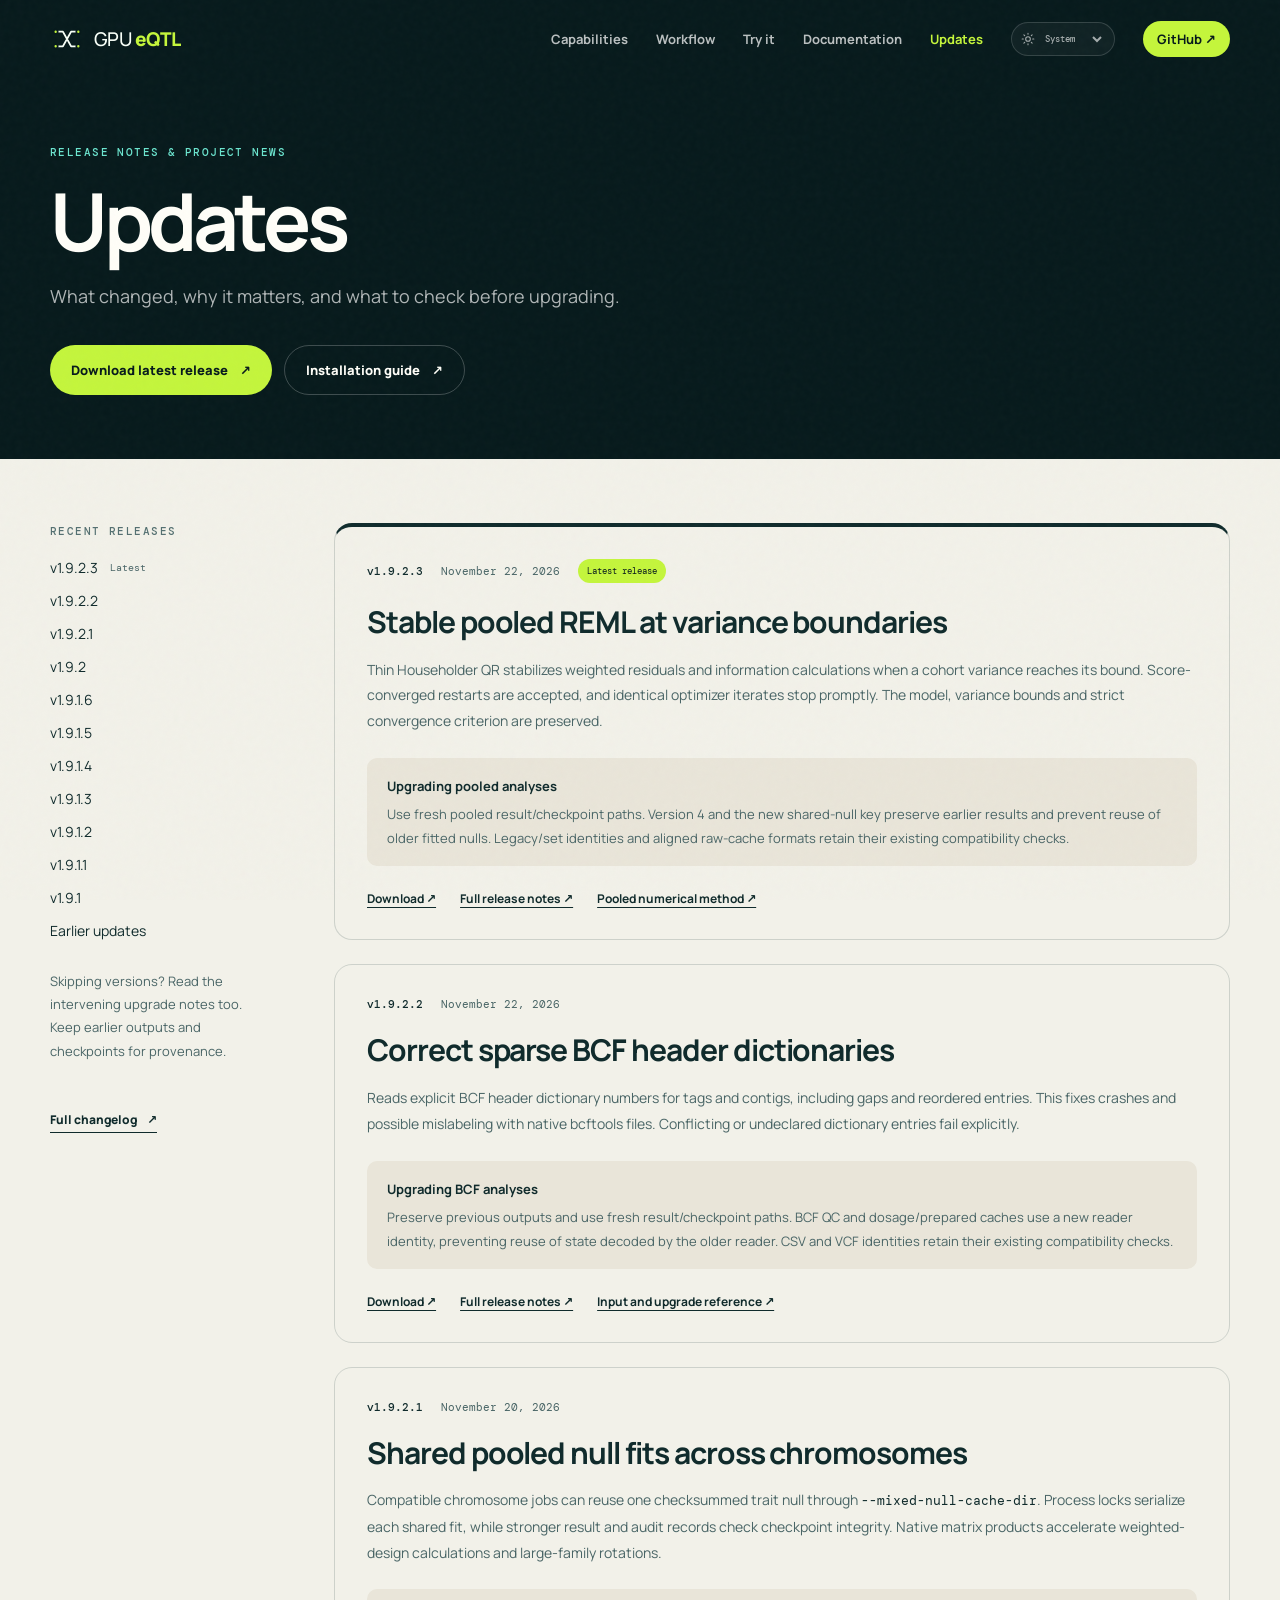
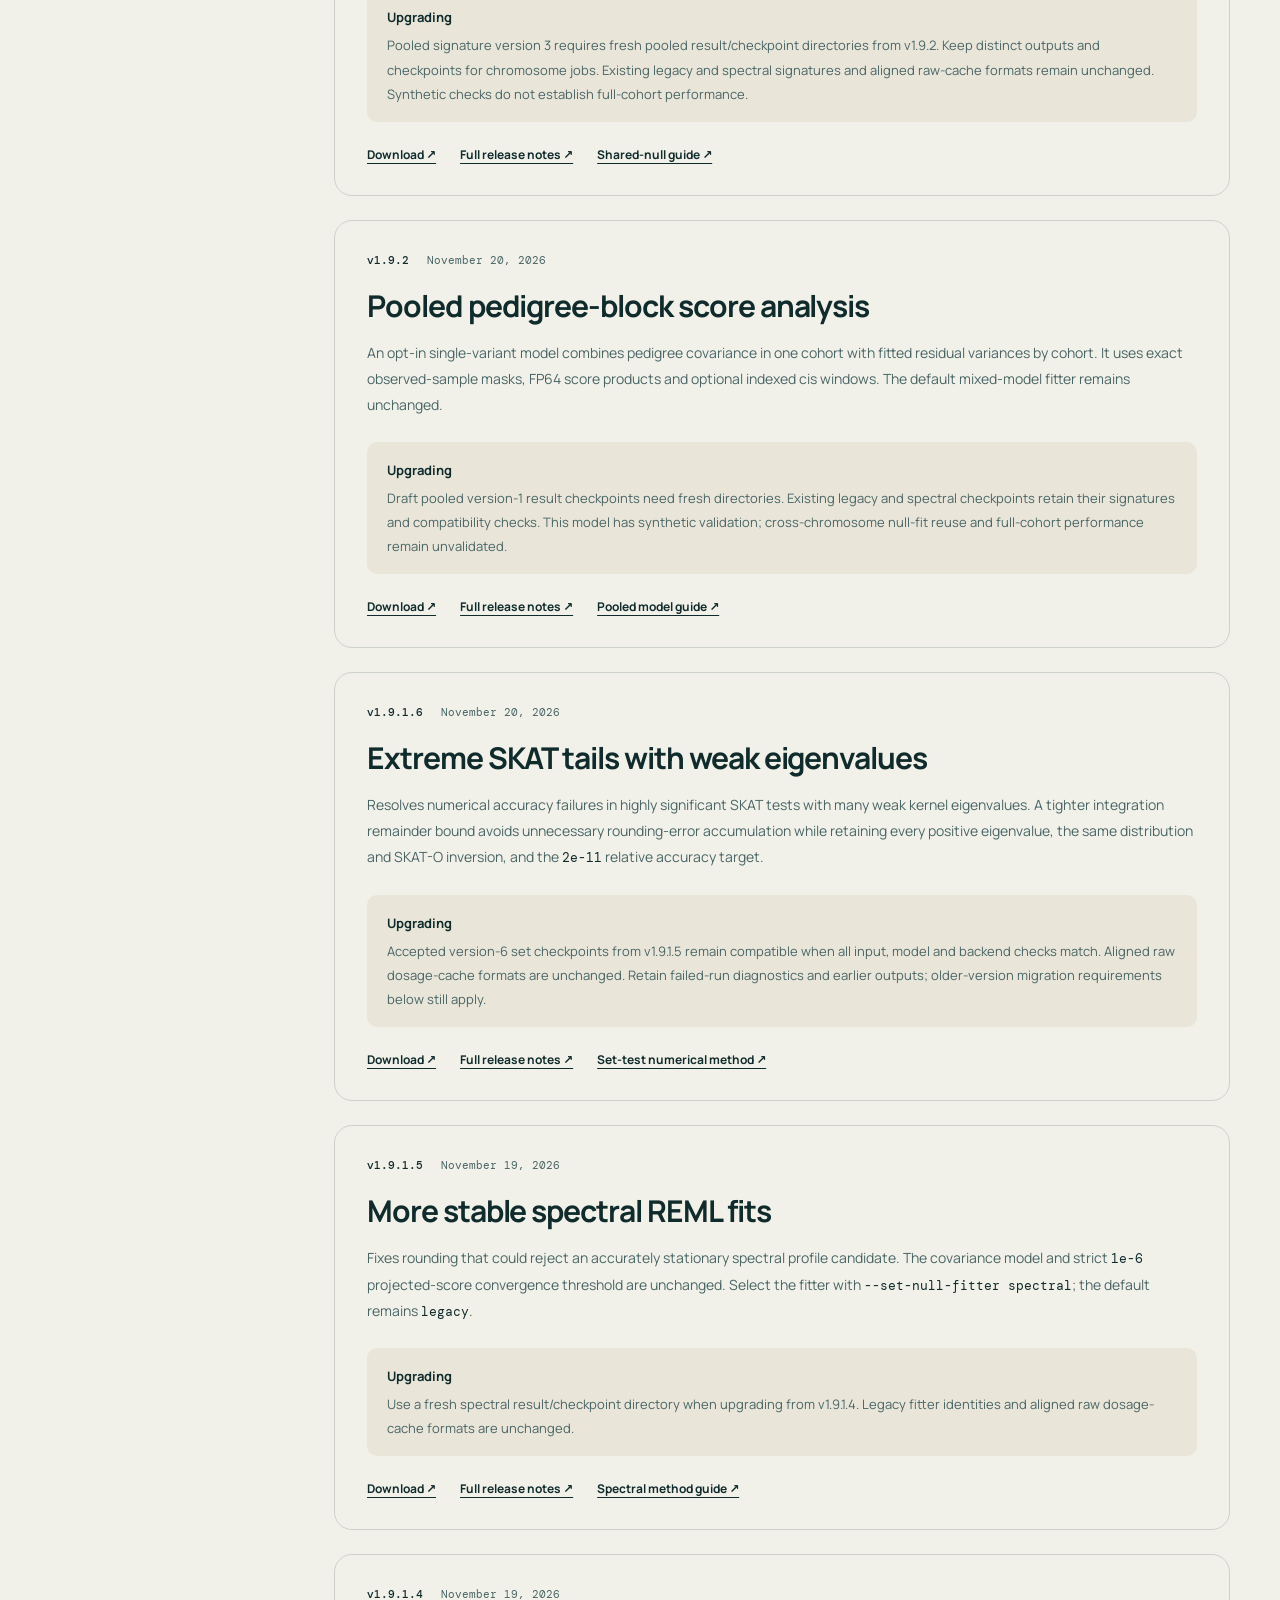
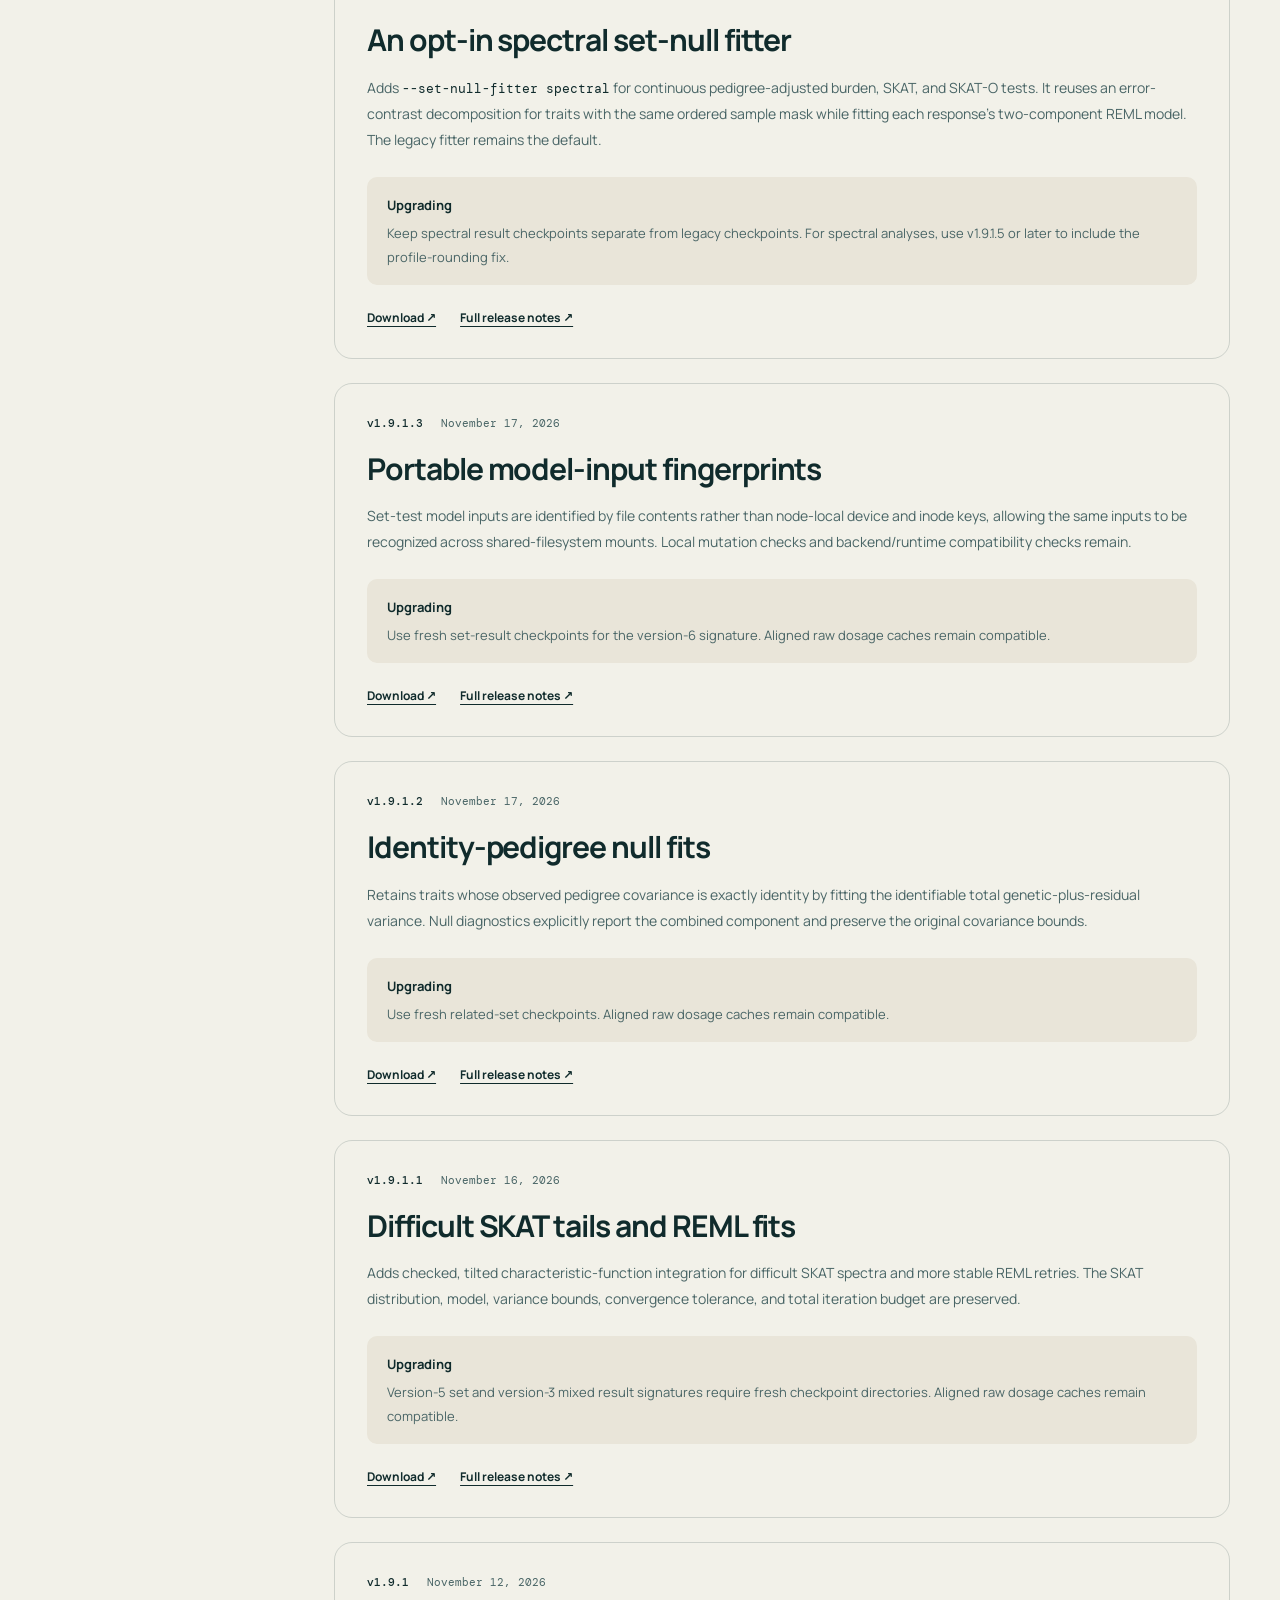
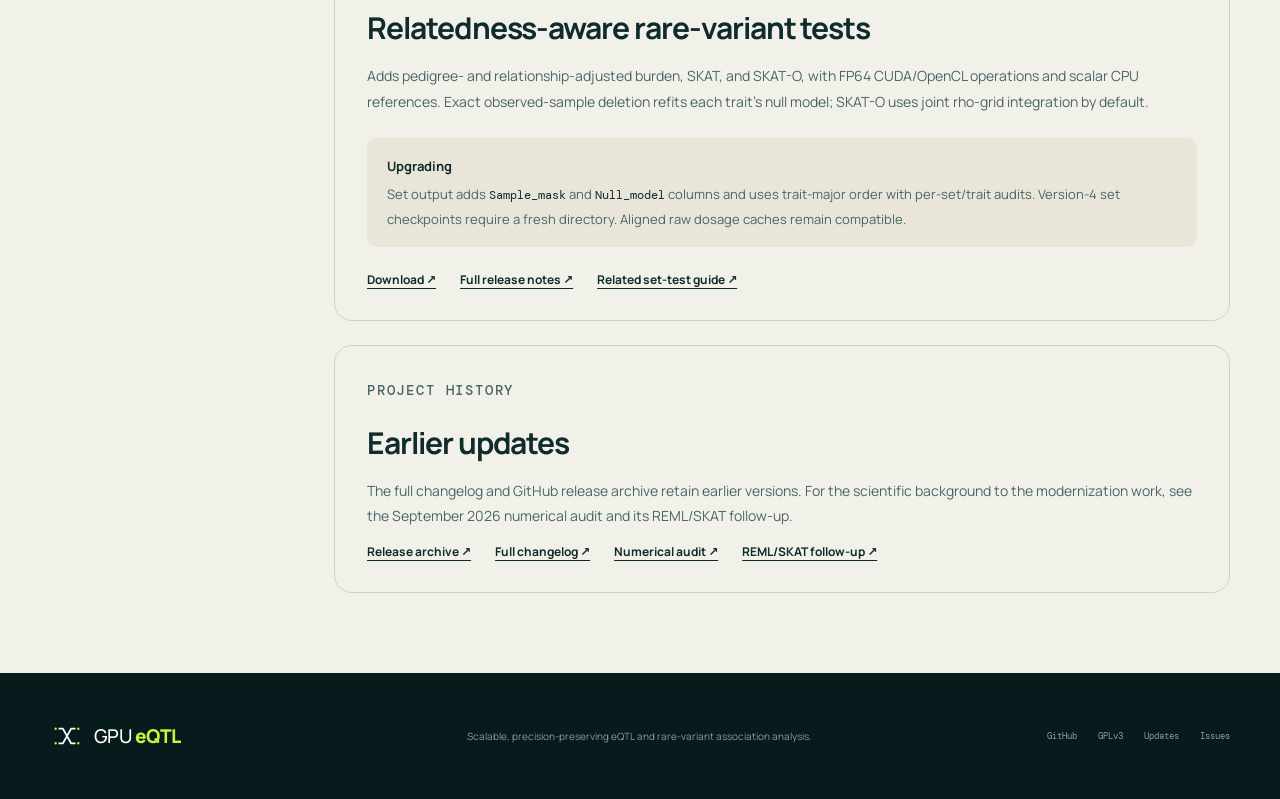
==== docs/updates.html @ 4019c113 "Prepare v1.9.2.3 release and pooled convergence upgrade notes" ====
<!doctype html>
<html lang="en">
<head>
  <meta charset="utf-8">
  <meta name="viewport" content="width=device-width, initial-scale=1">
  <meta name="description" content="GPU eQTL release summaries, upgrade instructions, and links to detailed changes and verification records.">
  <meta name="theme-color" content="#071a1c">
  <meta name="color-scheme" content="light dark">
  <meta property="og:title" content="GPU eQTL updates">
  <meta property="og:description" content="Release summaries and upgrade instructions for GPU eQTL.">
  <meta property="og:type" content="website">
  <meta property="og:url" content="https://robbyjo.github.io/GPU_eQTL/updates.html">
  <title>Updates — GPU eQTL</title>
  <link rel="preconnect" href="https://fonts.googleapis.com">
  <link rel="preconnect" href="https://fonts.gstatic.com" crossorigin>
  <link href="https://fonts.googleapis.com/css2?family=DM+Mono:wght@400;500&family=Manrope:wght@400;500;600;700;800&display=swap" rel="stylesheet">
  <script>
    (() => {
      const stored = localStorage.getItem("gpu-eqtl-theme") || "system";
      const resolved = stored === "system"
        ? (matchMedia("(prefers-color-scheme: dark)").matches ? "dark" : "light")
        : stored;
      document.documentElement.dataset.theme = resolved;
      document.documentElement.dataset.themeMode = stored;
    })();
  </script>
  <link rel="stylesheet" href="site.css">
  <script src="site.js" defer></script>
</head>
<body>
  <a class="skip-link" href="#main">Skip to content</a>

  <header class="site-header" data-header>
    <a class="brand" href="index.html#top" aria-label="GPU eQTL home">
      <svg class="brand-mark" viewBox="0 0 42 42" role="img" aria-label="GPU eQTL mark">
        <path d="M7 12h9l5 9 5-9h9M7 30h9l5-9 5 9h9"/>
        <circle cx="7" cy="12" r="2.5"/><circle cx="35" cy="12" r="2.5"/>
        <circle cx="7" cy="30" r="2.5"/><circle cx="35" cy="30" r="2.5"/>
      </svg>
      <span>GPU <strong>eQTL</strong></span>
    </a>
    <button class="menu-button" type="button" aria-expanded="false" aria-controls="site-nav" data-menu-button>
      <span></span><span></span><span></span><span class="sr-only">Open navigation</span>
    </button>
    <nav id="site-nav" class="site-nav" aria-label="Primary navigation" data-menu>
      <a href="index.html#capabilities">Capabilities</a>
      <a href="index.html#workflow">Workflow</a>
      <a href="index.html#try-it">Try it</a>
      <a href="index.html#documentation">Documentation</a>
      <a href="updates.html" aria-current="page">Updates</a>
      <label class="theme-control">
        <svg viewBox="0 0 24 24" aria-hidden="true"><circle cx="12" cy="12" r="4"/><path d="M12 2v2m0 16v2M4.93 4.93l1.42 1.42m11.3 11.3 1.42 1.42M2 12h2m16 0h2M4.93 19.07l1.42-1.42m11.3-11.3 1.42-1.42"/></svg>
        <span class="sr-only">Color scheme</span>
        <select data-theme-select aria-label="Color scheme">
          <option value="system">System</option>
          <option value="light">Light</option>
          <option value="dark">Dark</option>
        </select>
      </label>
      <a class="nav-github" href="https://github.com/robbyjo/GPU_eQTL">GitHub <span aria-hidden="true">↗</span></a>
    </nav>
  </header>

  <main id="main">
    <section class="updates-hero">
      <div class="page-width">
        <p class="eyebrow">Release notes &amp; project news</p>
        <h1>Updates</h1>
        <p class="updates-lede">What changed, why it matters, and what to check before upgrading.</p>
        <div class="hero-actions">
          <a class="button button-primary" href="https://github.com/robbyjo/GPU_eQTL/releases/latest">Download latest release <span aria-hidden="true">↗</span></a>
          <a class="button button-secondary" href="https://github.com/robbyjo/GPU_eQTL/blob/master/docs/USER_GUIDE.md#download-and-first-run">Installation guide <span aria-hidden="true">↗</span></a>
        </div>
      </div>
    </section>

    <div class="page-width updates-layout">
      <aside class="updates-index" aria-label="Update navigation">
        <p class="eyebrow">Recent releases</p>
        <nav aria-label="Release versions">
          <a href="#v1-9-2-3">v1.9.2.3 <span>Latest</span></a>
          <a href="#v1-9-2-2">v1.9.2.2</a>
          <a href="#v1-9-2-1">v1.9.2.1</a>
          <a href="#v1-9-2">v1.9.2</a>
          <a href="#v1-9-1-6">v1.9.1.6</a>
          <a href="#v1-9-1-5">v1.9.1.5</a>
          <a href="#v1-9-1-4">v1.9.1.4</a>
          <a href="#v1-9-1-3">v1.9.1.3</a>
          <a href="#v1-9-1-2">v1.9.1.2</a>
          <a href="#v1-9-1-1">v1.9.1.1</a>
          <a href="#v1-9-1">v1.9.1</a>
          <a href="#earlier">Earlier updates</a>
        </nav>
        <p>Skipping versions? Read the intervening upgrade notes too. Keep earlier outputs and checkpoints for provenance.</p>
        <a class="text-link" href="https://github.com/robbyjo/GPU_eQTL/blob/master/CHANGELOG.md">Full changelog <span aria-hidden="true">↗</span></a>
      </aside>

      <div class="updates-feed">
        <article class="release-entry release-latest" id="v1-9-2-3" aria-labelledby="v1-9-2-3-title">
          <div class="release-meta"><span>v1.9.2.3</span><time datetime="2026-11-22">November 22, 2026</time><span class="release-badge">Latest release</span></div>
          <h2 id="v1-9-2-3-title">Stable pooled REML at variance boundaries</h2>
          <p>Thin Householder QR stabilizes weighted residuals and information calculations when a cohort variance reaches its bound. Score-converged restarts are accepted, and identical optimizer iterates stop promptly. The model, variance bounds and strict convergence criterion are preserved.</p>
          <p class="upgrade-note"><strong>Upgrading pooled analyses</strong> Use fresh pooled result/checkpoint paths. Version 4 and the new shared-null key preserve earlier results and prevent reuse of older fitted nulls. Legacy/set identities and aligned raw-cache formats retain their existing compatibility checks.</p>
          <div class="release-links">
            <a href="https://github.com/robbyjo/GPU_eQTL/releases/tag/v1.9.2.3">Download ↗<span class="sr-only"> v1.9.2.3</span></a>
            <a href="https://github.com/robbyjo/GPU_eQTL/blob/master/docs/RELEASE_NOTES_1.9.2.3.md">Full release notes ↗<span class="sr-only"> v1.9.2.3</span></a>
            <a href="https://github.com/robbyjo/GPU_eQTL/blob/master/docs/POOLED_PEDIGREE_SCORE.md">Pooled numerical method ↗</a>
          </div>
        </article>

        <article class="release-entry" id="v1-9-2-2" aria-labelledby="v1-9-2-2-title">
          <div class="release-meta"><span>v1.9.2.2</span><time datetime="2026-11-22">November 22, 2026</time></div>
          <h2 id="v1-9-2-2-title">Correct sparse BCF header dictionaries</h2>
          <p>Reads explicit BCF header dictionary numbers for tags and contigs, including gaps and reordered entries. This fixes crashes and possible mislabeling with native bcftools files. Conflicting or undeclared dictionary entries fail explicitly.</p>
          <p class="upgrade-note"><strong>Upgrading BCF analyses</strong> Preserve previous outputs and use fresh result/checkpoint paths. BCF QC and dosage/prepared caches use a new reader identity, preventing reuse of state decoded by the older reader. CSV and VCF identities retain their existing compatibility checks.</p>
          <div class="release-links">
            <a href="https://github.com/robbyjo/GPU_eQTL/releases/tag/v1.9.2.2">Download ↗<span class="sr-only"> v1.9.2.2</span></a>
            <a href="https://github.com/robbyjo/GPU_eQTL/blob/master/docs/RELEASE_NOTES_1.9.2.2.md">Full release notes ↗<span class="sr-only"> v1.9.2.2</span></a>
            <a href="https://github.com/robbyjo/GPU_eQTL/blob/master/docs/COMMAND_LINE_REFERENCE.md">Input and upgrade reference ↗</a>
          </div>
        </article>

        <article class="release-entry" id="v1-9-2-1" aria-labelledby="v1-9-2-1-title">
          <div class="release-meta"><span>v1.9.2.1</span><time datetime="2026-11-20">November 20, 2026</time></div>
          <h2 id="v1-9-2-1-title">Shared pooled null fits across chromosomes</h2>
          <p>Compatible chromosome jobs can reuse one checksummed trait null through <code>--mixed-null-cache-dir</code>. Process locks serialize each shared fit, while stronger result and audit records check checkpoint integrity. Native matrix products accelerate weighted-design calculations and large-family rotations.</p>
          <p class="upgrade-note"><strong>Upgrading</strong> Pooled signature version 3 requires fresh pooled result/checkpoint directories from v1.9.2. Keep distinct outputs and checkpoints for chromosome jobs. Existing legacy and spectral signatures and aligned raw-cache formats remain unchanged. Synthetic checks do not establish full-cohort performance.</p>
          <div class="release-links">
            <a href="https://github.com/robbyjo/GPU_eQTL/releases/tag/v1.9.2.1">Download ↗<span class="sr-only"> v1.9.2.1</span></a>
            <a href="https://github.com/robbyjo/GPU_eQTL/blob/master/docs/RELEASE_NOTES_1.9.2.1.md">Full release notes ↗<span class="sr-only"> v1.9.2.1</span></a>
            <a href="https://github.com/robbyjo/GPU_eQTL/blob/master/docs/POOLED_PEDIGREE_SCORE.md">Shared-null guide ↗</a>
          </div>
        </article>

        <article class="release-entry" id="v1-9-2" aria-labelledby="v1-9-2-title">
          <div class="release-meta"><span>v1.9.2</span><time datetime="2026-11-20">November 20, 2026</time></div>
          <h2 id="v1-9-2-title">Pooled pedigree-block score analysis</h2>
          <p>An opt-in single-variant model combines pedigree covariance in one cohort with fitted residual variances by cohort. It uses exact observed-sample masks, FP64 score products and optional indexed cis windows. The default mixed-model fitter remains unchanged.</p>
          <p class="upgrade-note"><strong>Upgrading</strong> Draft pooled version-1 result checkpoints need fresh directories. Existing legacy and spectral checkpoints retain their signatures and compatibility checks. This model has synthetic validation; cross-chromosome null-fit reuse and full-cohort performance remain unvalidated.</p>
          <div class="release-links">
            <a href="https://github.com/robbyjo/GPU_eQTL/releases/tag/v1.9.2">Download ↗<span class="sr-only"> v1.9.2</span></a>
            <a href="https://github.com/robbyjo/GPU_eQTL/blob/master/docs/RELEASE_NOTES_1.9.2.md">Full release notes ↗<span class="sr-only"> v1.9.2</span></a>
            <a href="https://github.com/robbyjo/GPU_eQTL/blob/master/docs/POOLED_PEDIGREE_SCORE.md">Pooled model guide ↗</a>
          </div>
        </article>

        <article class="release-entry" id="v1-9-1-6" aria-labelledby="v1-9-1-6-title">
          <div class="release-meta"><span>v1.9.1.6</span><time datetime="2026-11-20">November 20, 2026</time></div>
          <h2 id="v1-9-1-6-title">Extreme SKAT tails with weak eigenvalues</h2>
          <p>Resolves numerical accuracy failures in highly significant SKAT tests with many weak kernel eigenvalues. A tighter integration remainder bound avoids unnecessary rounding-error accumulation while retaining every positive eigenvalue, the same distribution and SKAT-O inversion, and the <code>2e-11</code> relative accuracy target.</p>
          <p class="upgrade-note"><strong>Upgrading</strong> Accepted version-6 set checkpoints from v1.9.1.5 remain compatible when all input, model and backend checks match. Aligned raw dosage-cache formats are unchanged. Retain failed-run diagnostics and earlier outputs; older-version migration requirements below still apply.</p>
          <div class="release-links">
            <a href="https://github.com/robbyjo/GPU_eQTL/releases/tag/v1.9.1.6">Download ↗<span class="sr-only"> v1.9.1.6</span></a>
            <a href="https://github.com/robbyjo/GPU_eQTL/blob/master/docs/RELEASE_NOTES_1.9.1.6.md">Full release notes ↗<span class="sr-only"> v1.9.1.6</span></a>
            <a href="https://github.com/robbyjo/GPU_eQTL/blob/master/docs/SET_TEST_FOUNDATION.md">Set-test numerical method ↗</a>
          </div>
        </article>

        <article class="release-entry" id="v1-9-1-5" aria-labelledby="v1-9-1-5-title">
          <div class="release-meta"><span>v1.9.1.5</span><time datetime="2026-11-19">November 19, 2026</time></div>
          <h2 id="v1-9-1-5-title">More stable spectral REML fits</h2>
          <p>Fixes rounding that could reject an accurately stationary spectral profile candidate. The covariance model and strict <code>1e-6</code> projected-score convergence threshold are unchanged. Select the fitter with <code>--set-null-fitter spectral</code>; the default remains <code>legacy</code>.</p>
          <p class="upgrade-note"><strong>Upgrading</strong> Use a fresh spectral result/checkpoint directory when upgrading from v1.9.1.4. Legacy fitter identities and aligned raw dosage-cache formats are unchanged.</p>
          <div class="release-links">
            <a href="https://github.com/robbyjo/GPU_eQTL/releases/tag/v1.9.1.5">Download ↗<span class="sr-only"> v1.9.1.5</span></a>
            <a href="https://github.com/robbyjo/GPU_eQTL/blob/master/docs/RELEASE_NOTES_1.9.1.5.md">Full release notes ↗<span class="sr-only"> v1.9.1.5</span></a>
            <a href="https://github.com/robbyjo/GPU_eQTL/blob/master/docs/SPECTRAL_SET_NULL.md">Spectral method guide ↗</a>
          </div>
        </article>

        <article class="release-entry" id="v1-9-1-4" aria-labelledby="v1-9-1-4-title">
          <div class="release-meta"><span>v1.9.1.4</span><time datetime="2026-11-19">November 19, 2026</time></div>
          <h2 id="v1-9-1-4-title">An opt-in spectral set-null fitter</h2>
          <p>Adds <code>--set-null-fitter spectral</code> for continuous pedigree-adjusted burden, SKAT, and SKAT-O tests. It reuses an error-contrast decomposition for traits with the same ordered sample mask while fitting each response’s two-component REML model. The legacy fitter remains the default.</p>
          <p class="upgrade-note"><strong>Upgrading</strong> Keep spectral result checkpoints separate from legacy checkpoints. For spectral analyses, use v1.9.1.5 or later to include the profile-rounding fix.</p>
          <div class="release-links">
            <a href="https://github.com/robbyjo/GPU_eQTL/releases/tag/v1.9.1.4">Download ↗<span class="sr-only"> v1.9.1.4</span></a>
            <a href="https://github.com/robbyjo/GPU_eQTL/blob/master/docs/RELEASE_NOTES_1.9.1.4.md">Full release notes ↗<span class="sr-only"> v1.9.1.4</span></a>
            
          </div>
        </article>

        <article class="release-entry" id="v1-9-1-3" aria-labelledby="v1-9-1-3-title">
          <div class="release-meta"><span>v1.9.1.3</span><time datetime="2026-11-17">November 17, 2026</time></div>
          <h2 id="v1-9-1-3-title">Portable model-input fingerprints</h2>
          <p>Set-test model inputs are identified by file contents rather than node-local device and inode keys, allowing the same inputs to be recognized across shared-filesystem mounts. Local mutation checks and backend/runtime compatibility checks remain.</p>
          <p class="upgrade-note"><strong>Upgrading</strong> Use fresh set-result checkpoints for the version-6 signature. Aligned raw dosage caches remain compatible.</p>
          <div class="release-links">
            <a href="https://github.com/robbyjo/GPU_eQTL/releases/tag/v1.9.1.3">Download ↗<span class="sr-only"> v1.9.1.3</span></a>
            <a href="https://github.com/robbyjo/GPU_eQTL/blob/master/docs/RELEASE_NOTES_1.9.1.3.md">Full release notes ↗<span class="sr-only"> v1.9.1.3</span></a>
            
          </div>
        </article>

        <article class="release-entry" id="v1-9-1-2" aria-labelledby="v1-9-1-2-title">
          <div class="release-meta"><span>v1.9.1.2</span><time datetime="2026-11-17">November 17, 2026</time></div>
          <h2 id="v1-9-1-2-title">Identity-pedigree null fits</h2>
          <p>Retains traits whose observed pedigree covariance is exactly identity by fitting the identifiable total genetic-plus-residual variance. Null diagnostics explicitly report the combined component and preserve the original covariance bounds.</p>
          <p class="upgrade-note"><strong>Upgrading</strong> Use fresh related-set checkpoints. Aligned raw dosage caches remain compatible.</p>
          <div class="release-links">
            <a href="https://github.com/robbyjo/GPU_eQTL/releases/tag/v1.9.1.2">Download ↗<span class="sr-only"> v1.9.1.2</span></a>
            <a href="https://github.com/robbyjo/GPU_eQTL/blob/master/docs/RELEASE_NOTES_1.9.1.2.md">Full release notes ↗<span class="sr-only"> v1.9.1.2</span></a>
            
          </div>
        </article>

        <article class="release-entry" id="v1-9-1-1" aria-labelledby="v1-9-1-1-title">
          <div class="release-meta"><span>v1.9.1.1</span><time datetime="2026-11-16">November 16, 2026</time></div>
          <h2 id="v1-9-1-1-title">Difficult SKAT tails and REML fits</h2>
          <p>Adds checked, tilted characteristic-function integration for difficult SKAT spectra and more stable REML retries. The SKAT distribution, model, variance bounds, convergence tolerance, and total iteration budget are preserved.</p>
          <p class="upgrade-note"><strong>Upgrading</strong> Version-5 set and version-3 mixed result signatures require fresh checkpoint directories. Aligned raw dosage caches remain compatible.</p>
          <div class="release-links">
            <a href="https://github.com/robbyjo/GPU_eQTL/releases/tag/v1.9.1.1">Download ↗<span class="sr-only"> v1.9.1.1</span></a>
            <a href="https://github.com/robbyjo/GPU_eQTL/blob/master/docs/RELEASE_NOTES_1.9.1.1.md">Full release notes ↗<span class="sr-only"> v1.9.1.1</span></a>
            
          </div>
        </article>

        <article class="release-entry" id="v1-9-1" aria-labelledby="v1-9-1-title">
          <div class="release-meta"><span>v1.9.1</span><time datetime="2026-11-12">November 12, 2026</time></div>
          <h2 id="v1-9-1-title">Relatedness-aware rare-variant tests</h2>
          <p>Adds pedigree- and relationship-adjusted burden, SKAT, and SKAT-O, with FP64 CUDA/OpenCL operations and scalar CPU references. Exact observed-sample deletion refits each trait’s null model; SKAT-O uses joint rho-grid integration by default.</p>
          <p class="upgrade-note"><strong>Upgrading</strong> Set output adds <code>Sample_mask</code> and <code>Null_model</code> columns and uses trait-major order with per-set/trait audits. Version-4 set checkpoints require a fresh directory. Aligned raw dosage caches remain compatible.</p>
          <div class="release-links">
            <a href="https://github.com/robbyjo/GPU_eQTL/releases/tag/v1.9.1">Download ↗<span class="sr-only"> v1.9.1</span></a>
            <a href="https://github.com/robbyjo/GPU_eQTL/blob/master/docs/RELEASE_NOTES_1.9.1.md">Full release notes ↗<span class="sr-only"> v1.9.1</span></a>
            <a href="https://github.com/robbyjo/GPU_eQTL/blob/master/docs/RELATED_SET_TESTS.md">Related set-test guide ↗</a>
          </div>
        </article>

        <section class="release-entry" id="earlier" aria-labelledby="earlier-title">
          <p class="eyebrow">Project history</p>
          <h2 id="earlier-title">Earlier updates</h2>
          <p>The full changelog and GitHub release archive retain earlier versions. For the scientific background to the modernization work, see the September 2026 numerical audit and its REML/SKAT follow-up.</p>
          <div class="release-links">
            <a href="https://github.com/robbyjo/GPU_eQTL/releases">Release archive ↗</a>
            <a href="https://github.com/robbyjo/GPU_eQTL/blob/master/CHANGELOG.md">Full changelog ↗</a>
            <a href="https://github.com/robbyjo/GPU_eQTL/blob/master/docs/AUDIT_2026-09-09.md">Numerical audit ↗</a>
            <a href="https://github.com/robbyjo/GPU_eQTL/blob/master/docs/REML_SKAT_FOLLOWUP_2026-09-09.md">REML/SKAT follow-up ↗</a>
          </div>
        </section>
      </div>
    </div>
  </main>

  <footer class="site-footer">
    <div class="page-width footer-inner">
      <a class="brand footer-brand" href="index.html">
        <svg class="brand-mark" viewBox="0 0 42 42" aria-hidden="true"><path d="M7 12h9l5 9 5-9h9M7 30h9l5-9 5 9h9"/><circle cx="7" cy="12" r="2.5"/><circle cx="35" cy="12" r="2.5"/><circle cx="7" cy="30" r="2.5"/><circle cx="35" cy="30" r="2.5"/></svg>
        <span>GPU <strong>eQTL</strong></span>
      </a>
      <p>Scalable, precision-preserving eQTL and rare-variant association analysis.</p>
      <div class="footer-links">
        <a href="https://github.com/robbyjo/GPU_eQTL">GitHub</a>
        <a href="https://github.com/robbyjo/GPU_eQTL/blob/master/LICENSE">GPLv3</a>
        <a href="updates.html">Updates</a>
        <a href="https://github.com/robbyjo/GPU_eQTL/issues">Issues</a>
      </div>
    </div>
  </footer>
</body>
</html>
---- docs/site.css ----
:root {
  color-scheme: light;
  --ink: #102b2c;
  --ink-soft: #496566;
  --night: #071a1c;
  --night-soft: #0c2628;
  --paper: #f2f1e9;
  --paper-warm: #e9e5d9;
  --white: #fffef8;
  --lime: #c4f53c;
  --lime-soft: #e7ff9f;
  --coral: #ff725e;
  --aqua: #6ce6d0;
  --line: rgba(16, 43, 44, .16);
  --mono: "DM Mono", ui-monospace, SFMono-Regular, Consolas, monospace;
  --sans: "Manrope", system-ui, -apple-system, BlinkMacSystemFont, "Segoe UI", sans-serif;
  --shadow: 0 30px 70px rgba(3, 21, 22, .16);
  --radius-lg: 28px;
  --radius-md: 18px;
}

* { box-sizing: border-box; }

html {
  scroll-behavior: smooth;
  scroll-padding-top: 90px;
}

body {
  margin: 0;
  color: var(--ink);
  background: var(--paper);
  font-family: var(--sans);
  -webkit-font-smoothing: antialiased;
}

body::before {
  content: "";
  position: fixed;
  inset: 0;
  pointer-events: none;
  opacity: .035;
  z-index: 20;
  background-image: url("data:image/svg+xml,%3Csvg viewBox='0 0 180 180' xmlns='http://www.w3.org/2000/svg'%3E%3Cfilter id='n'%3E%3CfeTurbulence type='fractalNoise' baseFrequency='.8' numOctaves='4' stitchTiles='stitch'/%3E%3C/filter%3E%3Crect width='100%25' height='100%25' filter='url(%23n)' opacity='.7'/%3E%3C/svg%3E");
}

a { color: inherit; }
button { font: inherit; }

.page-width {
  width: min(1180px, calc(100% - 48px));
  margin-inline: auto;
}

.sr-only {
  position: absolute;
  width: 1px;
  height: 1px;
  padding: 0;
  margin: -1px;
  overflow: hidden;
  clip: rect(0, 0, 0, 0);
  white-space: nowrap;
  border: 0;
}

.skip-link {
  position: fixed;
  z-index: 100;
  left: 16px;
  top: -60px;
  padding: 11px 16px;
  background: var(--lime);
  color: var(--night);
  font-weight: 800;
  text-decoration: none;
  border-radius: 8px;
  transition: top .2s;
}

.skip-link:focus { top: 16px; }

.site-header {
  position: fixed;
  z-index: 50;
  top: 0;
  left: 0;
  right: 0;
  height: 78px;
  padding: 0 max(24px, calc((100vw - 1180px) / 2));
  display: flex;
  align-items: center;
  justify-content: space-between;
  color: #f8fff8;
  transition: background .25s, border-color .25s, height .25s;
  border-bottom: 1px solid transparent;
}

.site-header.scrolled {
  height: 66px;
  background: rgba(7, 26, 28, .9);
  backdrop-filter: blur(18px);
  border-bottom-color: rgba(255, 255, 255, .09);
}

.brand {
  display: inline-flex;
  align-items: center;
  gap: 10px;
  font-size: 19px;
  font-weight: 500;
  text-decoration: none;
  letter-spacing: -.03em;
}

.brand strong { color: var(--lime); font-weight: 800; }

.brand-mark {
  width: 34px;
  height: 34px;
  fill: none;
  stroke: currentColor;
  stroke-width: 2.1;
  stroke-linecap: round;
  stroke-linejoin: round;
}

.brand-mark circle { fill: var(--lime); stroke: var(--night); }

.site-nav {
  display: flex;
  align-items: center;
  gap: 28px;
  font-size: 13px;
  font-weight: 700;
}

.site-nav a {
  text-decoration: none;
  color: rgba(255, 255, 255, .72);
  transition: color .2s;
}

.site-nav a:hover, .site-nav a:focus-visible { color: var(--white); }
.site-nav a[aria-current="page"] { color: var(--lime); }

.site-nav .nav-github {
  padding: 9px 14px;
  color: var(--night);
  background: var(--lime);
  border-radius: 999px;
}

.theme-control {
  height: 34px;
  padding: 0 9px;
  display: inline-flex;
  align-items: center;
  gap: 6px;
  color: rgba(255,255,255,.62);
  border: 1px solid rgba(255,255,255,.15);
  border-radius: 999px;
  background: rgba(255,255,255,.04);
}

.theme-control svg {
  width: 14px;
  fill: none;
  stroke: currentColor;
  stroke-width: 1.8;
  stroke-linecap: round;
}

.theme-control select {
  max-width: 66px;
  padding: 0 14px 0 0;
  color: inherit;
  border: 0;
  outline: 0;
  background: transparent;
  font-family: var(--mono);
  font-size: 9px;
  font-weight: 500;
  cursor: pointer;
}

.theme-control select option { color: #102b2c; background: #fffef8; }

.menu-button { display: none; }

.hero {
  position: relative;
  overflow: hidden;
  min-height: 790px;
  padding: 144px 0 92px;
  color: var(--white);
  background:
    linear-gradient(rgba(255,255,255,.025) 1px, transparent 1px),
    linear-gradient(90deg, rgba(255,255,255,.025) 1px, transparent 1px),
    var(--night);
  background-size: 52px 52px;
}

.hero::after {
  content: "";
  position: absolute;
  left: 0;
  right: 0;
  bottom: -1px;
  height: 90px;
  background: var(--paper);
  clip-path: polygon(0 68%, 60% 100%, 100% 53%, 100% 100%, 0 100%);
}

.hero-glow {
  position: absolute;
  border-radius: 50%;
  filter: blur(2px);
  pointer-events: none;
}

.hero-glow-one {
  width: 560px;
  height: 560px;
  right: -240px;
  top: -160px;
  background: radial-gradient(circle, rgba(108, 230, 208, .15), transparent 68%);
}

.hero-glow-two {
  width: 500px;
  height: 500px;
  left: 30%;
  bottom: -330px;
  background: radial-gradient(circle, rgba(196, 245, 60, .13), transparent 70%);
}

.hero-grid {
  position: relative;
  z-index: 2;
  display: grid;
  grid-template-columns: minmax(0, 1.03fr) minmax(430px, .97fr);
  gap: 66px;
  align-items: center;
}

.eyebrow {
  margin: 0 0 18px;
  color: #547071;
  font-family: var(--mono);
  font-size: 11px;
  font-weight: 500;
  line-height: 1.5;
  letter-spacing: .13em;
  text-transform: uppercase;
}

.hero .eyebrow { color: rgba(255, 255, 255, .58); }

.status-dot {
  display: inline-block;
  width: 8px;
  height: 8px;
  margin-right: 8px;
  border-radius: 50%;
  background: var(--lime);
  box-shadow: 0 0 0 5px rgba(196, 245, 60, .12);
}

.hero h1 {
  max-width: 680px;
  margin: 0;
  font-size: clamp(46px, 5.7vw, 76px);
  line-height: .98;
  letter-spacing: -.068em;
}

.hero h1 em {
  color: var(--lime);
  font-style: normal;
}

.hero-lede {
  max-width: 670px;
  margin: 29px 0 0;
  color: rgba(255, 255, 255, .67);
  font-size: 18px;
  line-height: 1.68;
}

.hero-actions {
  display: flex;
  flex-wrap: wrap;
  gap: 12px;
  margin-top: 34px;
}

.button {
  display: inline-flex;
  align-items: center;
  justify-content: center;
  gap: 12px;
  min-height: 50px;
  padding: 0 21px;
  border-radius: 999px;
  font-size: 13px;
  font-weight: 800;
  text-decoration: none;
  transition: transform .2s, background .2s, color .2s;
}

.button:hover { transform: translateY(-2px); }
.button-primary { color: var(--night); background: var(--lime); }
.button-primary:hover { background: var(--lime-soft); }
.button-secondary { color: var(--white); border: 1px solid rgba(255,255,255,.22); }
.button-secondary:hover { border-color: rgba(255,255,255,.5); }

.hero-facts {
  display: grid;
  grid-template-columns: repeat(3, 1fr);
  gap: 18px;
  max-width: 680px;
  margin: 48px 0 0;
  padding: 25px 0 0;
  list-style: none;
  border-top: 1px solid rgba(255,255,255,.12);
}

.hero-facts li { display: flex; flex-direction: column; gap: 5px; }
.hero-facts strong { color: var(--white); font-size: 12px; }
.hero-facts span { color: rgba(255,255,255,.4); font-family: var(--mono); font-size: 9px; }

.terminal-card {
  position: relative;
  overflow: hidden;
  border: 1px solid rgba(255,255,255,.12);
  border-radius: 21px;
  background: rgba(10, 35, 37, .75);
  box-shadow: 0 45px 100px rgba(0,0,0,.38);
  backdrop-filter: blur(14px);
  transform: rotate(1.1deg);
}

.terminal-card::before {
  content: "";
  position: absolute;
  inset: 0;
  pointer-events: none;
  background: linear-gradient(135deg, rgba(255,255,255,.05), transparent 34%);
}

.terminal-bar {
  height: 51px;
  padding: 0 17px;
  display: grid;
  grid-template-columns: 1fr auto 1fr;
  align-items: center;
  gap: 12px;
  border-bottom: 1px solid rgba(255,255,255,.09);
  color: rgba(255,255,255,.46);
  font-family: var(--mono);
  font-size: 10px;
}

.terminal-dots { display: flex; gap: 6px; }
.terminal-dots span { width: 8px; height: 8px; border-radius: 50%; background: #496264; }
.terminal-dots span:first-child { background: var(--coral); }
.terminal-dots span:nth-child(2) { background: #f0c84a; }
.terminal-dots span:last-child { background: var(--lime); }

.terminal-tag {
  justify-self: end;
  padding: 4px 7px;
  color: var(--lime);
  border: 1px solid rgba(196,245,60,.28);
  border-radius: 5px;
}

.terminal-body {
  position: relative;
  padding: 25px 25px 28px;
  font-family: var(--mono);
  font-size: 11px;
  line-height: 1.7;
}

.terminal-body p { margin: 0; }
.prompt, .success { color: var(--lime); }
.accent { color: var(--aqua); }
.muted { display: inline-block; width: 70px; color: rgba(255,255,255,.37); }
.terminal-output { margin: 16px 0 0 16px; color: rgba(255,255,255,.7); }
.terminal-divider { height: 1px; margin: 24px 0; background: rgba(255,255,255,.08); }

.progress-line {
  height: 5px;
  margin: 20px 0 13px;
  overflow: hidden;
  border-radius: 999px;
  background: rgba(255,255,255,.09);
}

.progress-line span {
  display: block;
  height: 100%;
  border-radius: inherit;
  background: linear-gradient(90deg, var(--aqua), var(--lime));
  box-shadow: 0 0 16px rgba(196,245,60,.4);
}

.terminal-complete { color: rgba(255,255,255,.57); }

.result-preview {
  display: grid;
  grid-template-columns: 1.5fr 1fr .8fr .75fr;
  gap: 9px;
  margin-top: 25px;
  padding: 14px;
  color: rgba(255,255,255,.32);
  border: 1px solid rgba(255,255,255,.08);
  border-radius: 10px;
  background: rgba(0,0,0,.13);
  font-size: 8px;
}

.result-preview strong { color: rgba(255,255,255,.76); font-size: 9px; font-weight: 400; }
.result-preview strong:last-child { color: var(--lime); }

.signal-strip { padding: 16px 0 34px; }
.signal-grid { display: grid; grid-template-columns: repeat(4, 1fr); gap: 24px; }
.signal-grid p { margin: 0; color: #587071; font-family: var(--mono); font-size: 9px; text-transform: uppercase; letter-spacing: .08em; }
.signal-grid span { margin-right: 9px; color: var(--coral); }

.section { padding-block: 110px; }

.section-heading {
  max-width: 720px;
  margin-bottom: 55px;
}

.section-heading.compact { max-width: 620px; }

.section-heading h2, .foundation-copy h2, .docs-inner h2 {
  margin: 0;
  font-size: clamp(38px, 5vw, 62px);
  line-height: 1.04;
  letter-spacing: -.06em;
}

.section-heading h2 span { color: #789091; }

.section-heading > p:last-child, .foundation-copy > p {
  max-width: 660px;
  margin: 22px 0 0;
  color: var(--ink-soft);
  font-size: 16px;
  line-height: 1.7;
}

.capability-grid {
  display: grid;
  grid-template-columns: repeat(4, 1fr);
  gap: 14px;
}

.capability-card {
  position: relative;
  min-height: 360px;
  padding: 25px;
  display: flex;
  flex-direction: column;
  border: 1px solid var(--line);
  border-radius: var(--radius-md);
  background: rgba(255,255,255,.34);
  transition: transform .25s, border-color .25s, background .25s;
}

.capability-card:hover { transform: translateY(-6px); border-color: rgba(16,43,44,.32); background: rgba(255,255,255,.68); }
.capability-featured { color: var(--white); background: var(--ink); border-color: var(--ink); }
.capability-featured:hover { background: var(--night-soft); border-color: var(--night-soft); }
.card-number { color: #849596; font-family: var(--mono); font-size: 9px; }
.capability-featured .card-number { color: rgba(255,255,255,.38); }

.card-icon {
  width: 66px;
  height: 66px;
  margin: 36px 0 27px;
  display: grid;
  place-items: center;
  color: var(--ink);
  border: 1px solid var(--line);
  border-radius: 50%;
}

.capability-featured .card-icon { color: var(--lime); border-color: rgba(196,245,60,.26); background: rgba(196,245,60,.05); }
.card-icon svg { width: 38px; fill: none; stroke: currentColor; stroke-width: 2; stroke-linecap: round; stroke-linejoin: round; }
.card-icon circle { fill: var(--paper); }
.capability-featured .card-icon circle { fill: var(--ink); }

.capability-card h3 { margin: 0; font-size: 20px; letter-spacing: -.035em; }
.capability-card p { margin: 13px 0 25px; color: var(--ink-soft); font-size: 12px; line-height: 1.7; }
.capability-featured p { color: rgba(255,255,255,.59); }
.card-label { margin-top: auto; color: #6c8485; font-family: var(--mono); font-size: 9px; text-transform: uppercase; letter-spacing: .1em; }
.capability-featured .card-label { color: var(--lime); }

.workflow-section { color: var(--white); background: var(--night); }
.workflow-section .eyebrow { color: var(--lime); }
.workflow-section .section-heading > p:last-child { color: rgba(255,255,255,.56); }

.pipeline {
  display: grid;
  grid-template-columns: 1fr auto 1.12fr auto 1fr auto 1fr auto 1fr;
  align-items: center;
  gap: 10px;
  padding: 24px;
  border: 1px solid rgba(255,255,255,.09);
  border-radius: var(--radius-lg);
  background: rgba(255,255,255,.025);
}

.pipeline-node {
  min-height: 125px;
  padding: 19px;
  display: flex;
  flex-direction: column;
  justify-content: flex-end;
  border-radius: 14px;
  background: rgba(255,255,255,.05);
}

.pipeline-node-accent { color: var(--night); background: var(--lime); }
.pipeline-index { margin-bottom: auto; color: rgba(255,255,255,.28); font-family: var(--mono); font-size: 9px; }
.pipeline-node-accent .pipeline-index { color: rgba(7,26,28,.45); }
.pipeline-node strong { font-size: 14px; }
.pipeline-node small { margin-top: 5px; color: rgba(255,255,255,.4); font-family: var(--mono); font-size: 8px; }
.pipeline-node-accent small { color: rgba(7,26,28,.6); }
.pipeline-arrow { color: rgba(255,255,255,.26); font-family: var(--mono); }

.workflow-steps {
  display: grid;
  grid-template-columns: repeat(4, 1fr);
  margin-top: 72px;
  border-top: 1px solid rgba(255,255,255,.12);
}

.step { padding: 29px 26px 0 0; }
.step + .step { padding-left: 26px; border-left: 1px solid rgba(255,255,255,.12); }
.step > span { color: var(--lime); font-family: var(--mono); font-size: 10px; }
.step h3 { margin: 21px 0 10px; font-size: 17px; }
.step p { min-height: 66px; margin: 0 0 22px; color: rgba(255,255,255,.48); font-size: 12px; line-height: 1.7; }
.step code { color: var(--aqua); font-family: var(--mono); font-size: 10px; }

.try-section { padding-block: 125px; }

.command-builder {
  overflow: hidden;
  border: 1px solid var(--line);
  border-radius: var(--radius-lg);
  background: var(--white);
  box-shadow: var(--shadow);
}

.analysis-tabs {
  display: grid;
  grid-template-columns: repeat(4, 1fr);
  padding: 7px;
  border-bottom: 1px solid var(--line);
  background: var(--paper-warm);
}

.analysis-tabs button {
  padding: 15px;
  color: #6b7c7d;
  border: 0;
  border-radius: 12px;
  background: transparent;
  font-family: var(--mono);
  font-size: 11px;
  font-weight: 500;
  cursor: pointer;
}

.analysis-tabs button[aria-selected="true"] {
  color: var(--white);
  background: var(--ink);
  box-shadow: 0 7px 20px rgba(16,43,44,.14);
}

.builder-layout { display: grid; grid-template-columns: .8fr 1.2fr; }
.builder-copy { padding: 50px 42px; }
.builder-kicker { margin: 0 0 16px; color: var(--coral); font-family: var(--mono); font-size: 10px; text-transform: uppercase; letter-spacing: .1em; }
.builder-copy h3 { margin: 0; max-width: 390px; font-size: 32px; line-height: 1.12; letter-spacing: -.045em; }
.builder-copy > p:not(.builder-kicker) { margin: 18px 0 0; color: var(--ink-soft); font-size: 13px; line-height: 1.75; }
.builder-details { margin: 36px 0 0; border-top: 1px solid var(--line); }
.builder-details div { padding: 12px 0; display: flex; justify-content: space-between; gap: 20px; border-bottom: 1px solid var(--line); }
.builder-details dt, .builder-details dd { margin: 0; font-family: var(--mono); font-size: 9px; }
.builder-details dt { color: #7b8f90; }
.builder-details dd { text-align: right; color: var(--ink); }

.code-window { margin: 22px; overflow: hidden; border-radius: 16px; background: var(--night); color: rgba(255,255,255,.78); }
.code-toolbar { height: 50px; padding: 0 16px 0 21px; display: flex; align-items: center; justify-content: space-between; border-bottom: 1px solid rgba(255,255,255,.08); color: rgba(255,255,255,.35); font-family: var(--mono); font-size: 9px; }
.copy-button { padding: 7px 10px; display: inline-flex; align-items: center; gap: 7px; color: rgba(255,255,255,.64); border: 1px solid rgba(255,255,255,.12); border-radius: 7px; background: rgba(255,255,255,.04); font-family: var(--mono); font-size: 9px; cursor: pointer; }
.copy-button:hover { color: var(--white); border-color: rgba(255,255,255,.28); }
.copy-button svg { width: 14px; fill: none; stroke: currentColor; stroke-width: 1.7; }
.code-window pre { min-height: 330px; margin: 0; padding: 25px; overflow: auto; white-space: pre-wrap; word-break: break-word; }
.code-window code { color: inherit; font-family: var(--mono); font-size: 10px; line-height: 1.85; }
.builder-note { margin: 0; padding: 18px 28px; color: var(--ink-soft); border-top: 1px solid var(--line); background: #f5f3ea; font-size: 11px; line-height: 1.7; }
.builder-note strong { color: var(--ink); }
.builder-note code { color: #244e50; font-family: var(--mono); }

.foundation-section { background: var(--paper-warm); }
.foundation-grid { display: grid; grid-template-columns: .8fr 1.2fr; gap: 90px; align-items: start; }
.foundation-copy { position: sticky; top: 110px; }
.foundation-copy h2 { font-size: clamp(39px, 4.7vw, 60px); }
.text-link { display: inline-flex; gap: 10px; margin-top: 28px; color: var(--ink); font-size: 12px; font-weight: 800; text-decoration: none; border-bottom: 1px solid var(--ink); padding-bottom: 4px; }

.principle-list { border-top: 1px solid var(--line); }
.principle { display: grid; grid-template-columns: 74px 1fr; gap: 24px; padding: 31px 0; border-bottom: 1px solid var(--line); }
.principle > span { width: 58px; height: 58px; display: grid; place-items: center; color: var(--ink); border: 1px solid var(--ink); border-radius: 50%; font-family: var(--mono); font-size: 10px; }
.principle h3 { margin: 1px 0 8px; font-size: 18px; letter-spacing: -.03em; }
.principle p { margin: 0; color: var(--ink-soft); font-size: 12px; line-height: 1.7; }

.compatibility-section { padding-block: 115px; }
.compatibility-grid { display: grid; grid-template-columns: repeat(3, 1fr); gap: 15px; }
.compatibility-card { padding: 29px; display: flex; gap: 21px; min-height: 160px; border: 1px solid var(--line); border-radius: var(--radius-md); background: rgba(255,255,255,.35); }
.compatibility-mark { flex: 0 0 45px; width: 45px; height: 45px; display: grid; place-items: center; border-radius: 12px; font-family: var(--mono); font-size: 13px; font-weight: 500; }
.compatibility-mark.nvidia { color: var(--night); background: var(--lime); }
.compatibility-mark.opencl { color: var(--white); background: var(--coral); }
.compatibility-mark.cpu { color: var(--white); background: var(--ink); }
.compatibility-card h3 { margin: 2px 0 8px; font-size: 17px; }
.compatibility-card p { margin: 0; color: var(--ink-soft); font-size: 11px; line-height: 1.7; }

.docs-section { padding: 0 0 28px; }
.docs-inner { padding: 62px; display: grid; grid-template-columns: .8fr 1.2fr; gap: 80px; align-items: center; color: var(--white); border-radius: var(--radius-lg); background: var(--ink); }
.docs-inner .eyebrow { color: var(--lime); }
.docs-inner h2 { font-size: clamp(35px, 4.3vw, 52px); }
.docs-links { display: grid; grid-template-columns: 1fr 1fr; border-top: 1px solid rgba(255,255,255,.14); border-left: 1px solid rgba(255,255,255,.14); }
.docs-links a { position: relative; min-height: 112px; padding: 21px; display: flex; flex-direction: column; text-decoration: none; border-right: 1px solid rgba(255,255,255,.14); border-bottom: 1px solid rgba(255,255,255,.14); transition: background .2s; }
.docs-links a:hover { background: rgba(196,245,60,.08); }
.docs-links span { color: rgba(255,255,255,.36); font-family: var(--mono); font-size: 8px; text-transform: uppercase; letter-spacing: .08em; }
.docs-links strong { margin-top: auto; font-size: 14px; }
.docs-links b { position: absolute; right: 18px; bottom: 18px; color: var(--lime); font-weight: 400; }

.site-footer { padding: 46px 0; color: rgba(255,255,255,.56); background: var(--night); }
.footer-inner { display: grid; grid-template-columns: 1fr 1.6fr 1fr; align-items: center; gap: 30px; }
.footer-brand { color: var(--white); }
.footer-inner > p { margin: 0; text-align: center; font-size: 10px; }
.footer-links { display: flex; justify-content: flex-end; gap: 21px; }
.footer-links a { font-family: var(--mono); font-size: 9px; text-decoration: none; }
.footer-links a:hover { color: var(--white); }

.updates-hero { padding: 144px 0 64px; color: var(--white); background: var(--night); }
.updates-hero .eyebrow { color: var(--aqua); }
.updates-hero h1 { margin: 16px 0; font-size: clamp(48px, 7vw, 80px); line-height: 1.05; letter-spacing: -.055em; }
.updates-lede { max-width: 600px; color: rgba(255,255,255,.68); font-size: 18px; line-height: 1.7; }
.updates-layout { display: grid; grid-template-columns: 220px minmax(0, 1fr); gap: 64px; align-items: start; padding-block: 64px 80px; }
.updates-index { position: sticky; top: 100px; }
.updates-index nav { display: flex; flex-direction: column; gap: 14px; }
.updates-index nav a { display: flex; align-items: center; gap: 12px; font-size: 14px; text-decoration: none; }
.updates-index nav a:hover { text-decoration: underline; }
.updates-index nav span { font-family: var(--mono); font-size: 10px; color: var(--ink-soft); }
.updates-index > p:not(.eyebrow) { margin-block: 30px 20px; font-size: 13px; line-height: 1.8; color: var(--ink-soft); }
.updates-feed { display: grid; gap: 24px; }
.release-entry { padding: 32px; border: 1px solid var(--line); border-radius: var(--radius-md); overflow-wrap: anywhere; }
.release-latest { border-top: 4px solid var(--ink); }
.release-meta { display: flex; align-items: center; flex-wrap: wrap; gap: 12px 18px; color: var(--ink-soft); font-family: var(--mono); font-size: 11px; }
.release-meta > span:first-child { color: var(--ink); font-weight: 500; }
.release-badge { padding: 6px 9px; border-radius: 999px; background: var(--lime); color: var(--night); font-size: 9px; }
.release-entry h2 { margin: 20px 0 16px; font-size: clamp(23px, 3vw, 30px); line-height: 1.25; letter-spacing: -.035em; }
.release-entry p { color: var(--ink-soft); font-size: 14px; line-height: 1.85; }
.release-entry code { font-family: var(--mono); font-size: .9em; color: var(--ink); }
.release-entry .upgrade-note { margin-block: 24px; padding: 16px 20px; background: var(--paper-warm); border-radius: 10px; font-size: 13px; }
.upgrade-note strong { display: block; margin-bottom: 4px; color: var(--ink); }
.release-links { display: flex; flex-wrap: wrap; gap: 12px 24px; }
.release-links a { font-size: 12px; font-weight: 700; text-underline-offset: 4px; }
.release-links a:hover { text-decoration-thickness: 2px; }

.reveal { opacity: 1; transform: none; }
.js .reveal { opacity: 0; transform: translateY(22px); transition: opacity .65s ease, transform .65s ease; }
.js .reveal.visible { opacity: 1; transform: none; }
.js .reveal-delay { transition-delay: .12s; }

:root[data-theme="dark"] {
  color-scheme: dark;
  --ink: #e3efeb;
  --ink-soft: #9db2b0;
  --paper: #091e20;
  --paper-warm: #0e292b;
  --white: #f6fcf8;
  --line: rgba(224, 241, 236, .14);
  --shadow: 0 30px 75px rgba(0, 0, 0, .28);
}

:root[data-theme="dark"] body { background: var(--paper); }
:root[data-theme="dark"] .signal-grid p { color: #8ba3a1; }
:root[data-theme="dark"] .section-heading h2 span { color: #718a88; }
:root[data-theme="dark"] .eyebrow { color: #8aa09e; }
:root[data-theme="dark"] .capability-card,
:root[data-theme="dark"] .compatibility-card {
  background: rgba(255,255,255,.035);
}
:root[data-theme="dark"] .capability-card:hover,
:root[data-theme="dark"] .compatibility-card:hover {
  border-color: rgba(224,241,236,.28);
  background: rgba(255,255,255,.065);
}
:root[data-theme="dark"] .capability-featured,
:root[data-theme="dark"] .capability-featured:hover {
  color: #071a1c;
  border-color: var(--lime);
  background: var(--lime);
}
:root[data-theme="dark"] .capability-featured p { color: rgba(7,26,28,.67); }
:root[data-theme="dark"] .capability-featured .card-number,
:root[data-theme="dark"] .capability-featured .card-label { color: rgba(7,26,28,.62); }
:root[data-theme="dark"] .capability-featured .card-icon { color: #071a1c; border-color: rgba(7,26,28,.25); background: rgba(7,26,28,.06); }
:root[data-theme="dark"] .capability-featured .card-icon circle { fill: var(--lime); }
:root[data-theme="dark"] .command-builder { background: #0d282a; }
:root[data-theme="dark"] .analysis-tabs { background: #071a1c; }
:root[data-theme="dark"] .analysis-tabs button { color: #8da3a1; }
:root[data-theme="dark"] .analysis-tabs button[aria-selected="true"] { color: #071a1c; background: var(--lime); }
:root[data-theme="dark"] .builder-note { color: #9db2b0; background: #112d2f; }
:root[data-theme="dark"] .builder-note strong,
:root[data-theme="dark"] .builder-note code { color: #e3efeb; }
:root[data-theme="dark"] .docs-inner { background: #102b2c; }
:root[data-theme="dark"] .compatibility-mark.cpu { color: #071a1c; background: var(--lime); }
:root[data-theme="dark"] .text-link { border-bottom-color: currentColor; }
:root[data-theme="dark"] .theme-control select option { color: #e3efeb; background: #102b2c; }

@media (max-width: 1020px) {
  .site-nav { gap: 16px; font-size: 12px; }
  .updates-layout { grid-template-columns: 170px minmax(0, 1fr); gap: 32px; }
  .hero { min-height: auto; padding-top: 128px; }
  .hero-grid { grid-template-columns: 1fr; gap: 50px; }
  .terminal-card { width: min(680px, 100%); transform: none; }
  .capability-grid { grid-template-columns: repeat(2, 1fr); }
  .pipeline { grid-template-columns: 1fr; }
  .pipeline-node { min-height: 96px; }
  .pipeline-arrow { text-align: center; transform: rotate(90deg); }
  .builder-layout { grid-template-columns: 1fr; }
  .code-window { margin-top: 0; }
  .foundation-grid { grid-template-columns: 1fr; gap: 55px; }
  .foundation-copy { position: static; }
  .docs-inner { grid-template-columns: 1fr; gap: 42px; }
}

@media (max-width: 900px) {
  .page-width { width: min(100% - 32px, 1180px); }
  .site-header { height: 66px; padding-inline: 16px; }
  .menu-button { width: 42px; height: 42px; padding: 11px; display: flex; flex-direction: column; justify-content: center; gap: 5px; border: 1px solid rgba(255,255,255,.16); border-radius: 50%; background: transparent; }
  .menu-button span:not(.sr-only) { width: 100%; height: 1px; background: var(--white); transition: transform .2s, opacity .2s; }
  .menu-button[aria-expanded="true"] span:first-child { transform: translateY(6px) rotate(45deg); }
  .menu-button[aria-expanded="true"] span:nth-child(2) { opacity: 0; }
  .menu-button[aria-expanded="true"] span:nth-child(3) { transform: translateY(-6px) rotate(-45deg); }
  .site-nav { position: absolute; top: 66px; left: 0; right: 0; padding: 20px 24px 26px; display: none; align-items: stretch; flex-direction: column; gap: 17px; background: rgba(7,26,28,.98); border-bottom: 1px solid rgba(255,255,255,.1); }
  .site-nav.open { display: flex; }
  .site-nav .nav-github { text-align: center; }
  .theme-control { width: 100%; justify-content: center; }
  .theme-control select { max-width: none; }
}

@media (max-width: 760px) {
  .updates-hero { padding: 112px 0 48px; }
  .updates-layout { grid-template-columns: 1fr; gap: 32px; padding-block: 36px 48px; }
  .updates-index { position: static; }
  .updates-index nav { flex-direction: row; flex-wrap: wrap; gap: 14px 20px; }
  .release-entry { padding: 24px 20px; }
  .hero { padding: 112px 0 85px; }
  .hero h1 { font-size: clamp(43px, 13vw, 62px); }
  .hero-lede { font-size: 16px; }
  .hero-facts { grid-template-columns: 1fr; gap: 13px; }
  .terminal-body { padding: 20px 16px; font-size: 9px; }
  .terminal-bar { grid-template-columns: 1fr auto; }
  .terminal-bar > span:nth-child(2) { display: none; }
  .signal-grid { grid-template-columns: 1fr 1fr; gap: 13px; }
  .section { padding-block: 82px; }
  .section-heading { margin-bottom: 40px; }
  .capability-grid { grid-template-columns: 1fr; }
  .capability-card { min-height: 320px; }
  .workflow-steps { grid-template-columns: 1fr 1fr; }
  .step:nth-child(3) { border-left: 0; }
  .step { padding-bottom: 35px; }
  .analysis-tabs { grid-template-columns: 1fr 1fr; gap: 5px; }
  .builder-copy { padding: 37px 25px; }
  .builder-copy h3 { font-size: 27px; }
  .code-window { margin: 0 12px 12px; }
  .code-window pre { min-height: 360px; padding: 19px; }
  .principle { grid-template-columns: 58px 1fr; gap: 17px; }
  .principle > span { width: 50px; height: 50px; }
  .compatibility-grid { grid-template-columns: 1fr; }
  .docs-inner { padding: 42px 25px; }
  .footer-inner { grid-template-columns: 1fr; justify-items: center; }
  .footer-links { justify-content: center; }
}

@media (max-width: 470px) {
  .hero-actions { align-items: stretch; flex-direction: column; }
  .button { width: 100%; }
  .result-preview { grid-template-columns: 1.3fr 1fr .7fr; }
  .result-preview span:nth-child(2), .result-preview strong:nth-child(6) { display: none; }
  .signal-grid { grid-template-columns: 1fr; }
  .workflow-steps { grid-template-columns: 1fr; }
  .step + .step { padding-left: 0; border-left: 0; border-top: 1px solid rgba(255,255,255,.12); }
  .step { padding-top: 28px; }
  .analysis-tabs { grid-template-columns: 1fr; }
  .builder-details div { align-items: flex-start; flex-direction: column; gap: 5px; }
  .builder-details dd { text-align: left; }
  .docs-links { grid-template-columns: 1fr; }
}

@media (prefers-reduced-motion: reduce) {
  html { scroll-behavior: auto; }
  *, *::before, *::after { scroll-behavior: auto !important; transition-duration: .01ms !important; animation-duration: .01ms !important; animation-iteration-count: 1 !important; }
  .js .reveal { opacity: 1; transform: none; }
}
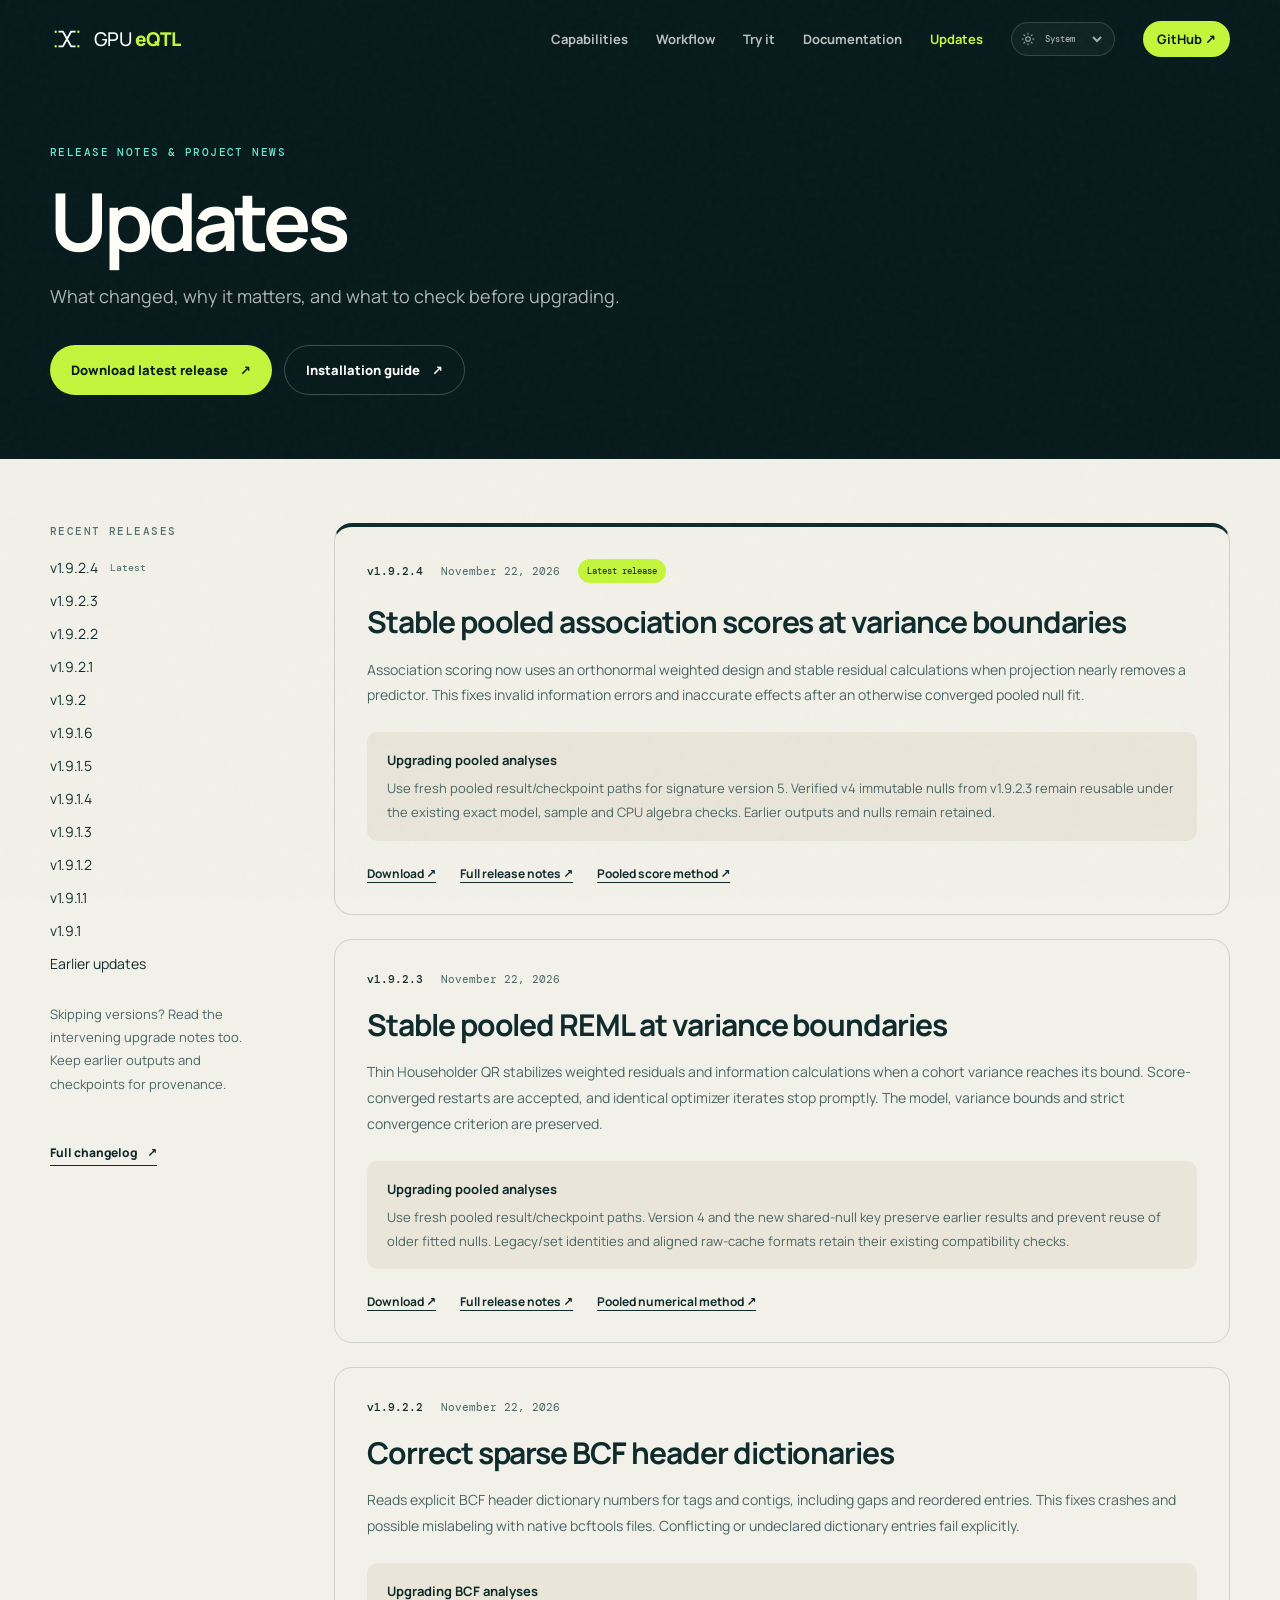
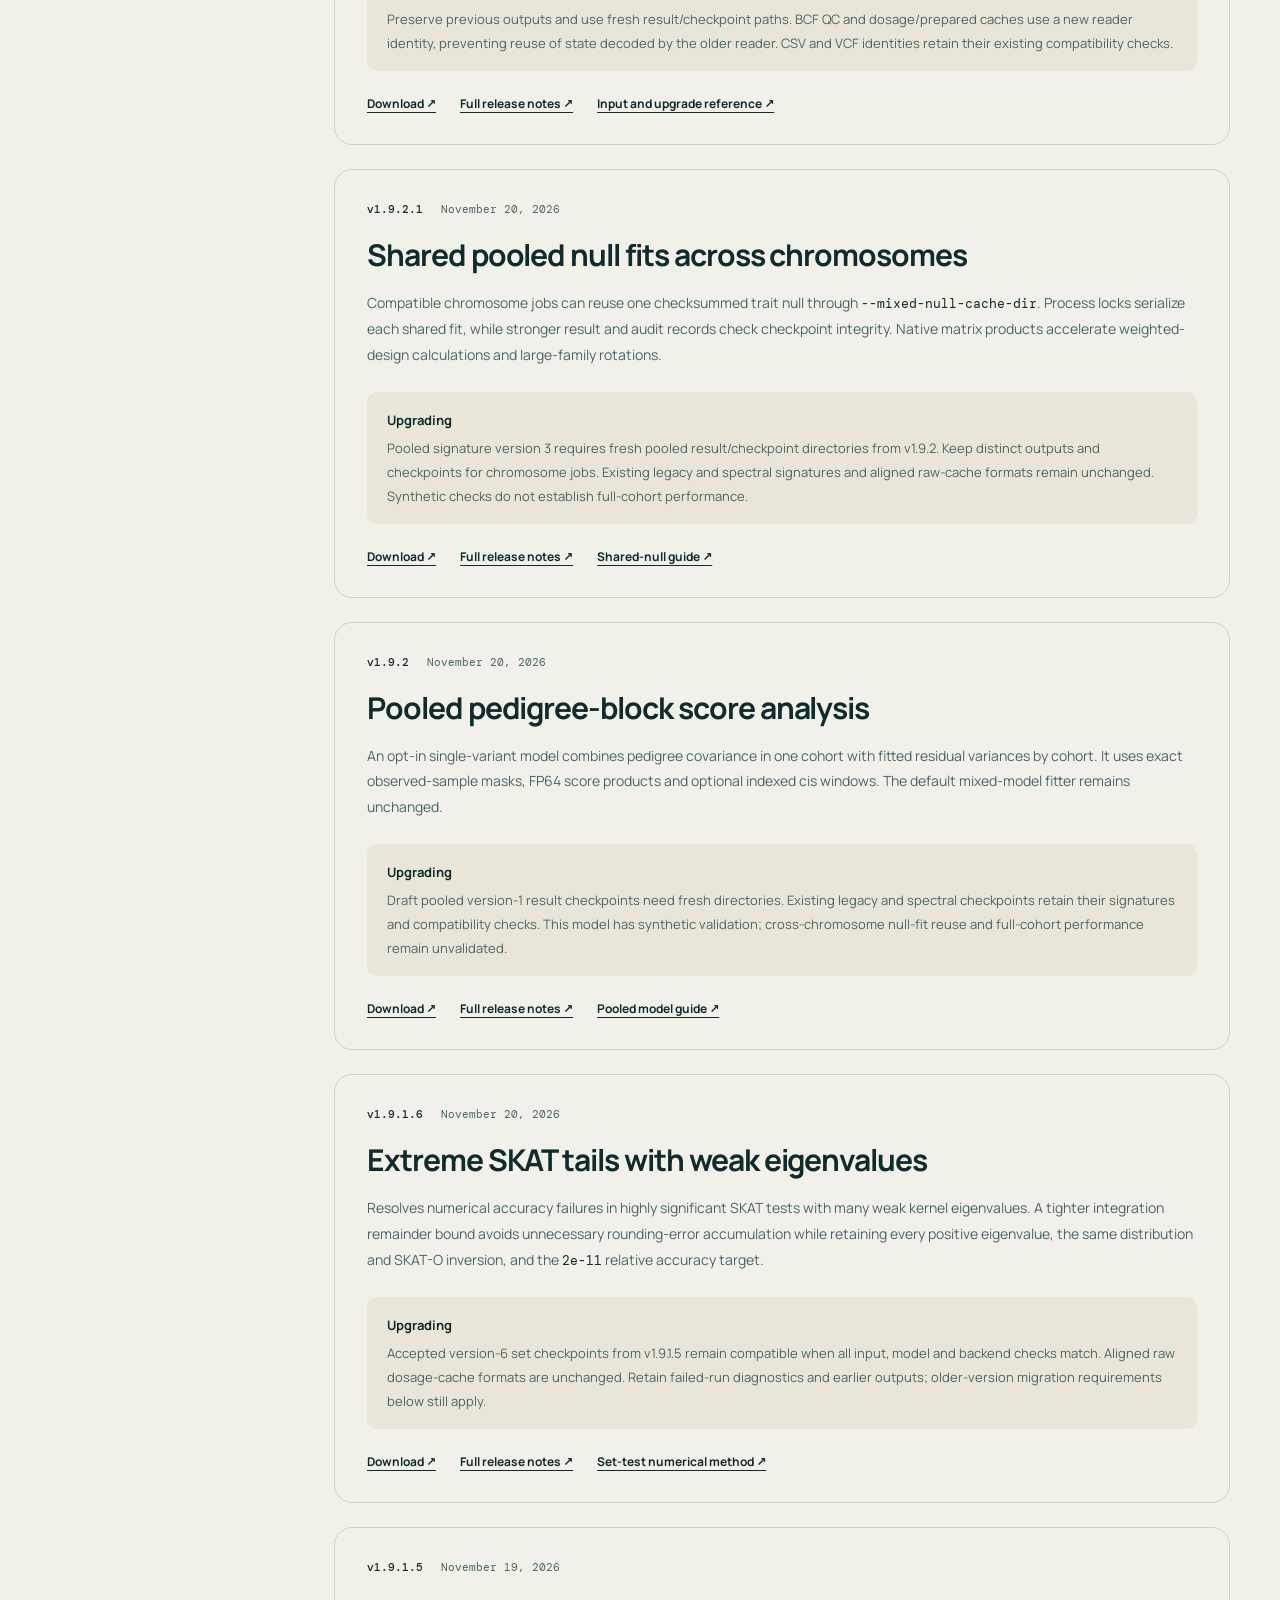
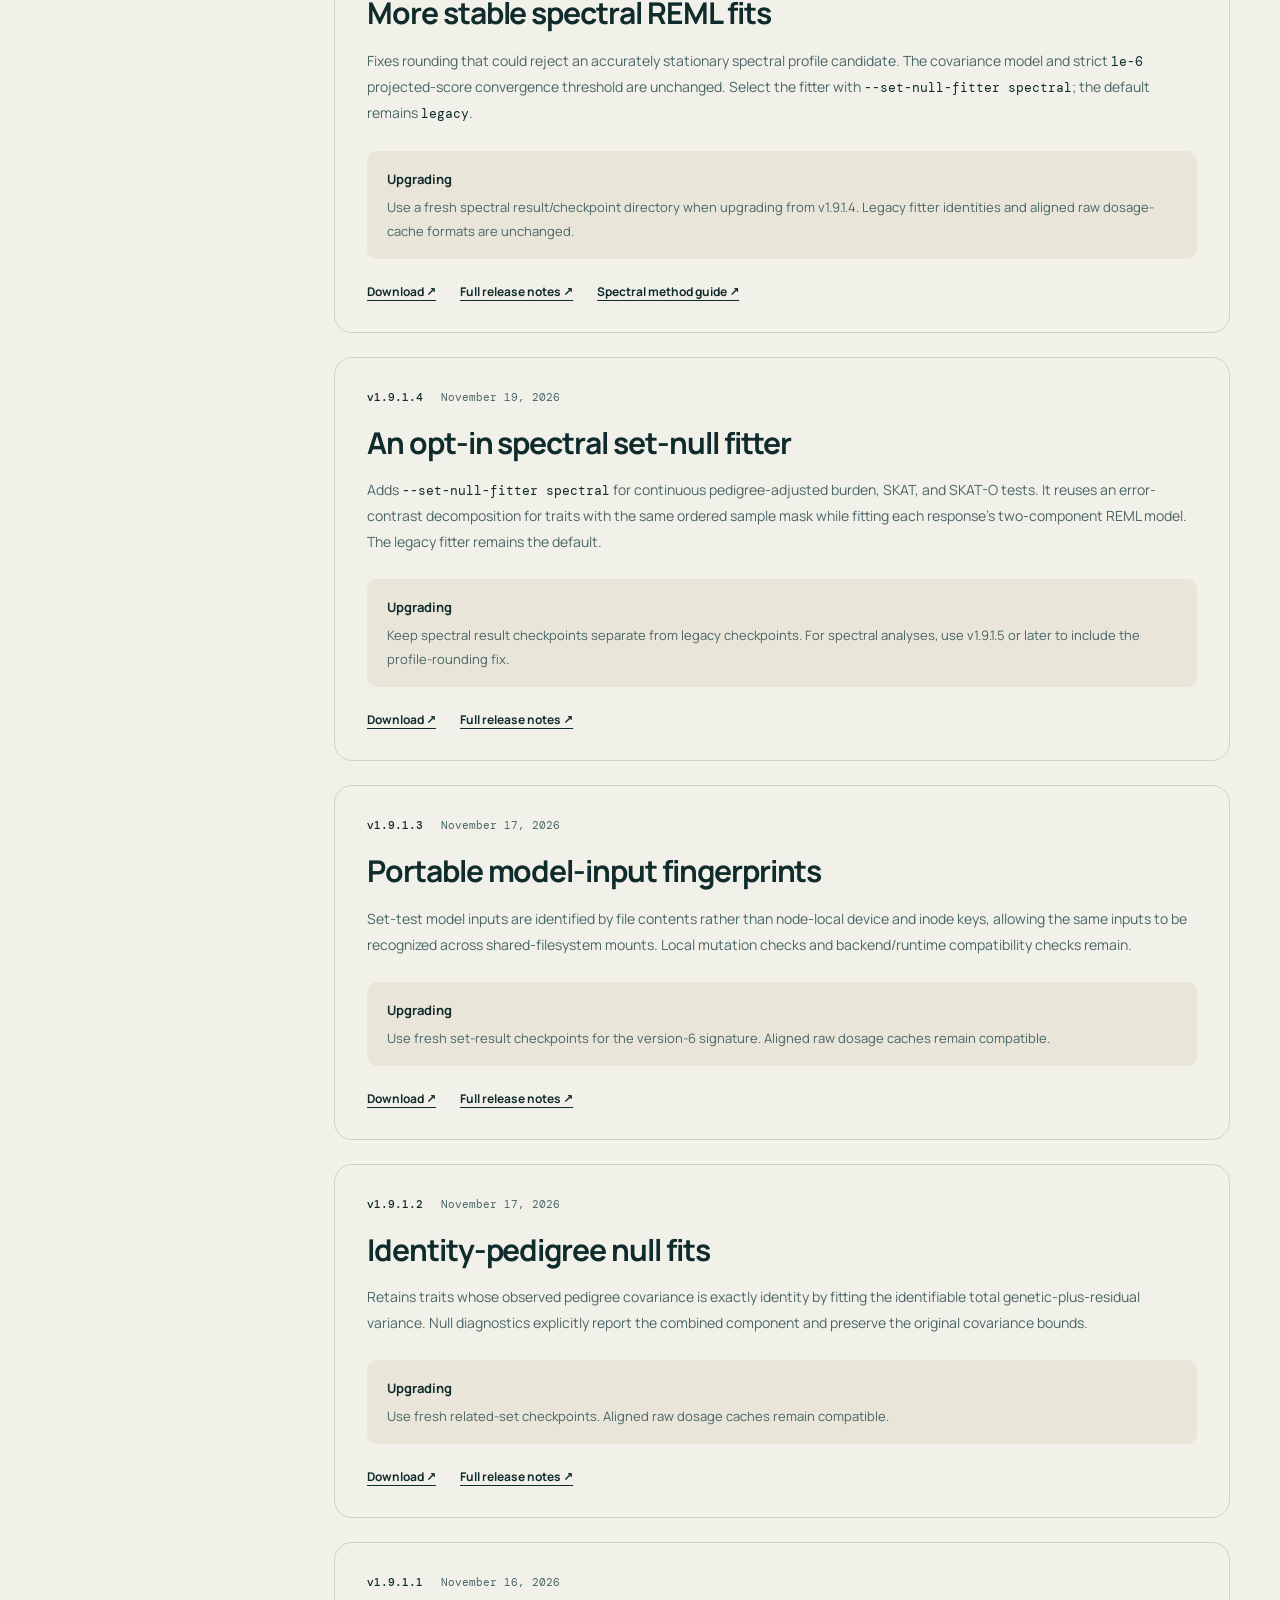
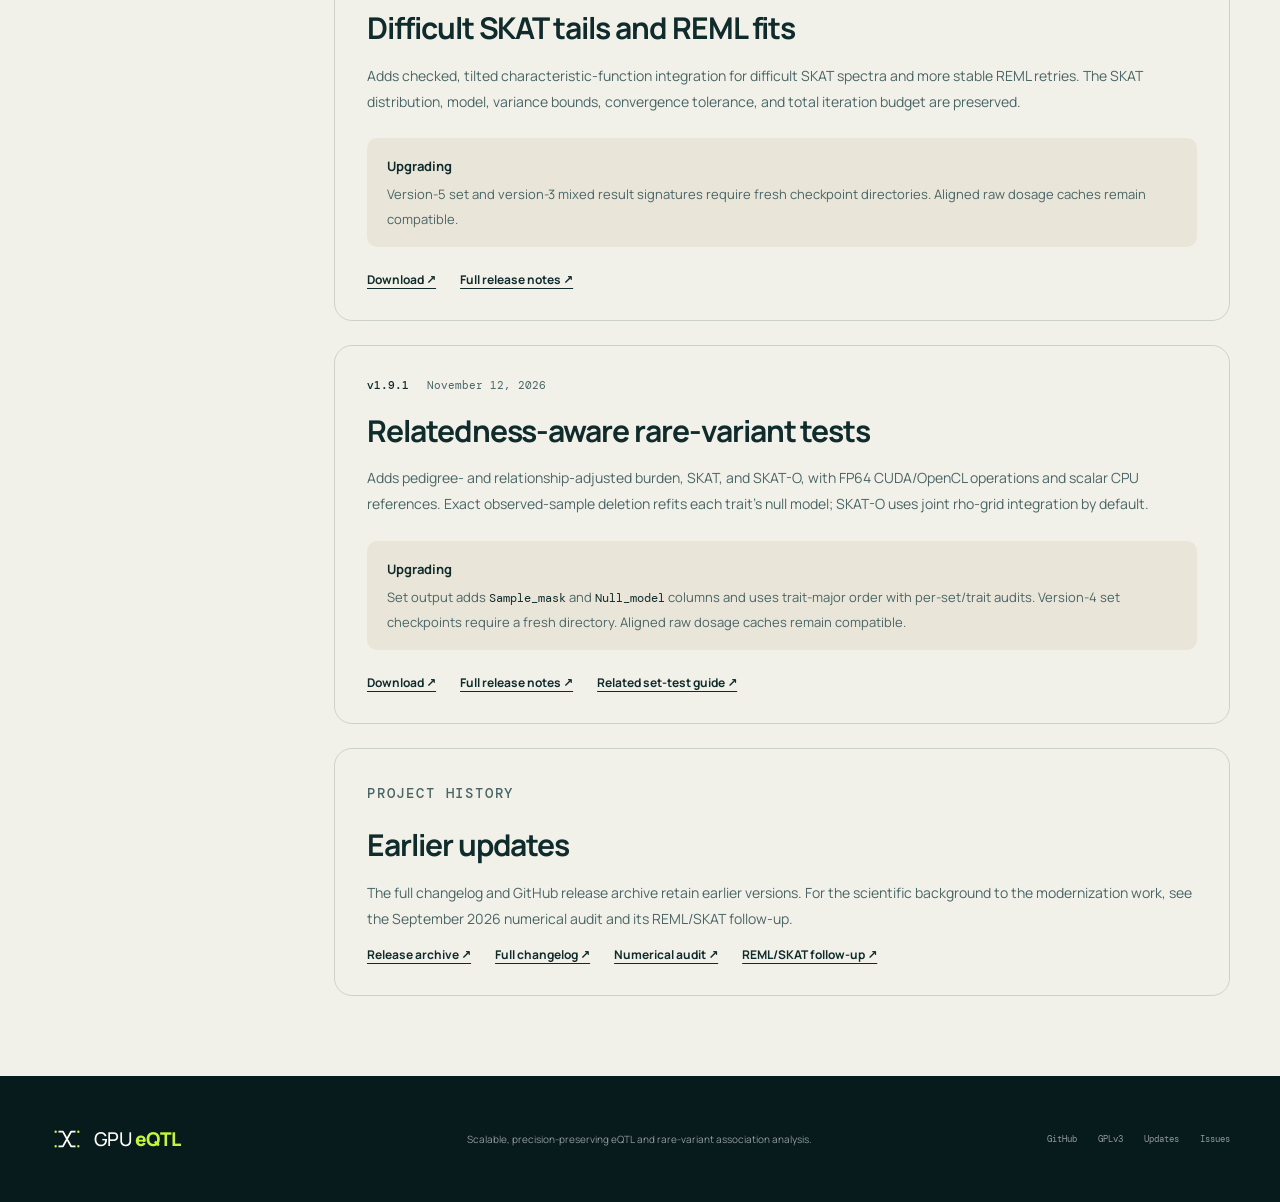
==== commit 870f1412: "Prepare v1.9.2.4 release and orthogonal score upgrade notes" ====
--- a/docs/updates.html
+++ b/docs/updates.html
@@ -78,7 +78,8 @@
       <aside class="updates-index" aria-label="Update navigation">
         <p class="eyebrow">Recent releases</p>
         <nav aria-label="Release versions">
-          <a href="#v1-9-2-3">v1.9.2.3 <span>Latest</span></a>
+          <a href="#v1-9-2-4">v1.9.2.4 <span>Latest</span></a>
+          <a href="#v1-9-2-3">v1.9.2.3</a>
           <a href="#v1-9-2-2">v1.9.2.2</a>
           <a href="#v1-9-2-1">v1.9.2.1</a>
           <a href="#v1-9-2">v1.9.2</a>
@@ -96,8 +97,20 @@
       </aside>
 
       <div class="updates-feed">
-        <article class="release-entry release-latest" id="v1-9-2-3" aria-labelledby="v1-9-2-3-title">
-          <div class="release-meta"><span>v1.9.2.3</span><time datetime="2026-11-22">November 22, 2026</time><span class="release-badge">Latest release</span></div>
+        <article class="release-entry release-latest" id="v1-9-2-4" aria-labelledby="v1-9-2-4-title">
+          <div class="release-meta"><span>v1.9.2.4</span><time datetime="2026-11-22">November 22, 2026</time><span class="release-badge">Latest release</span></div>
+          <h2 id="v1-9-2-4-title">Stable pooled association scores at variance boundaries</h2>
+          <p>Association scoring now uses an orthonormal weighted design and stable residual calculations when projection nearly removes a predictor. This fixes invalid information errors and inaccurate effects after an otherwise converged pooled null fit.</p>
+          <p class="upgrade-note"><strong>Upgrading pooled analyses</strong> Use fresh pooled result/checkpoint paths for signature version 5. Verified v4 immutable nulls from v1.9.2.3 remain reusable under the existing exact model, sample and CPU algebra checks. Earlier outputs and nulls remain retained.</p>
+          <div class="release-links">
+            <a href="https://github.com/robbyjo/GPU_eQTL/releases/tag/v1.9.2.4">Download ↗<span class="sr-only"> v1.9.2.4</span></a>
+            <a href="https://github.com/robbyjo/GPU_eQTL/blob/master/docs/RELEASE_NOTES_1.9.2.4.md">Full release notes ↗<span class="sr-only"> v1.9.2.4</span></a>
+            <a href="https://github.com/robbyjo/GPU_eQTL/blob/master/docs/POOLED_PEDIGREE_SCORE.md">Pooled score method ↗</a>
+          </div>
+        </article>
+
+        <article class="release-entry" id="v1-9-2-3" aria-labelledby="v1-9-2-3-title">
+          <div class="release-meta"><span>v1.9.2.3</span><time datetime="2026-11-22">November 22, 2026</time></div>
           <h2 id="v1-9-2-3-title">Stable pooled REML at variance boundaries</h2>
           <p>Thin Householder QR stabilizes weighted residuals and information calculations when a cohort variance reaches its bound. Score-converged restarts are accepted, and identical optimizer iterates stop promptly. The model, variance bounds and strict convergence criterion are preserved.</p>
           <p class="upgrade-note"><strong>Upgrading pooled analyses</strong> Use fresh pooled result/checkpoint paths. Version 4 and the new shared-null key preserve earlier results and prevent reuse of older fitted nulls. Legacy/set identities and aligned raw-cache formats retain their existing compatibility checks.</p>
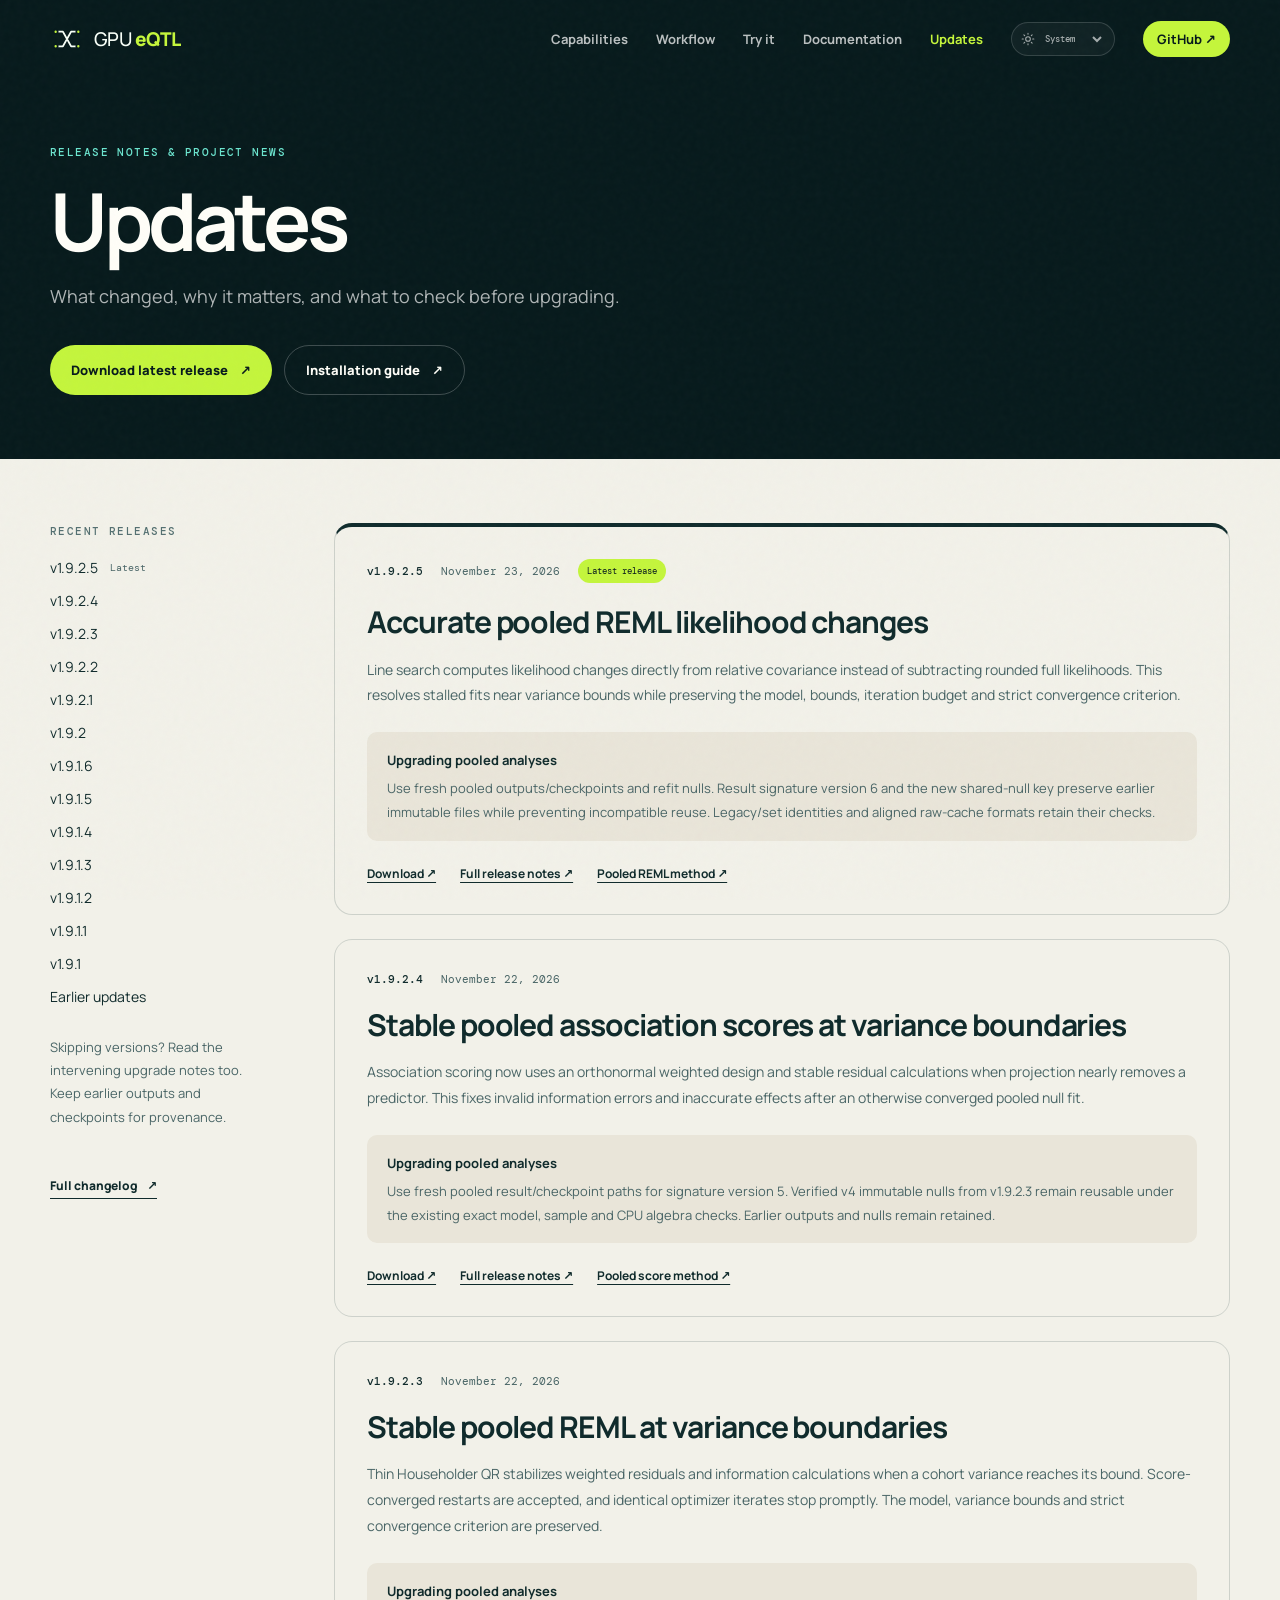
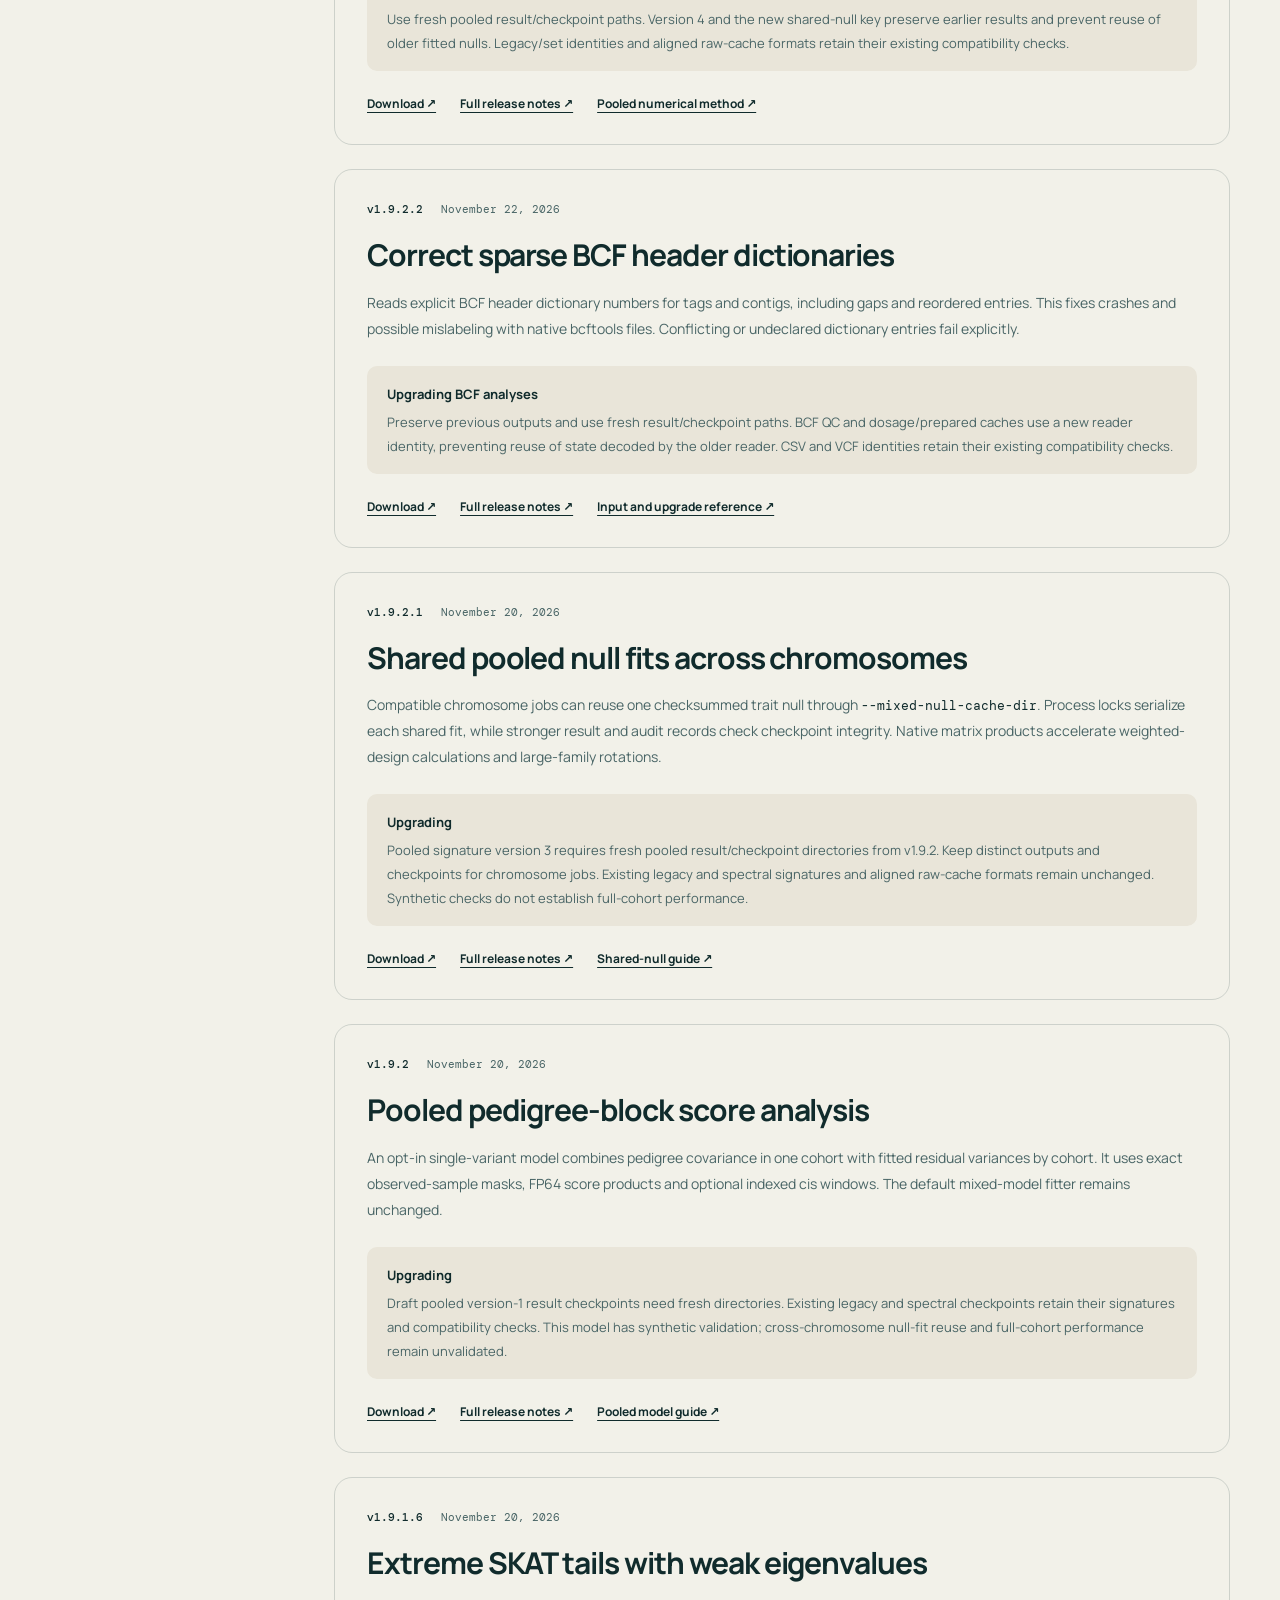
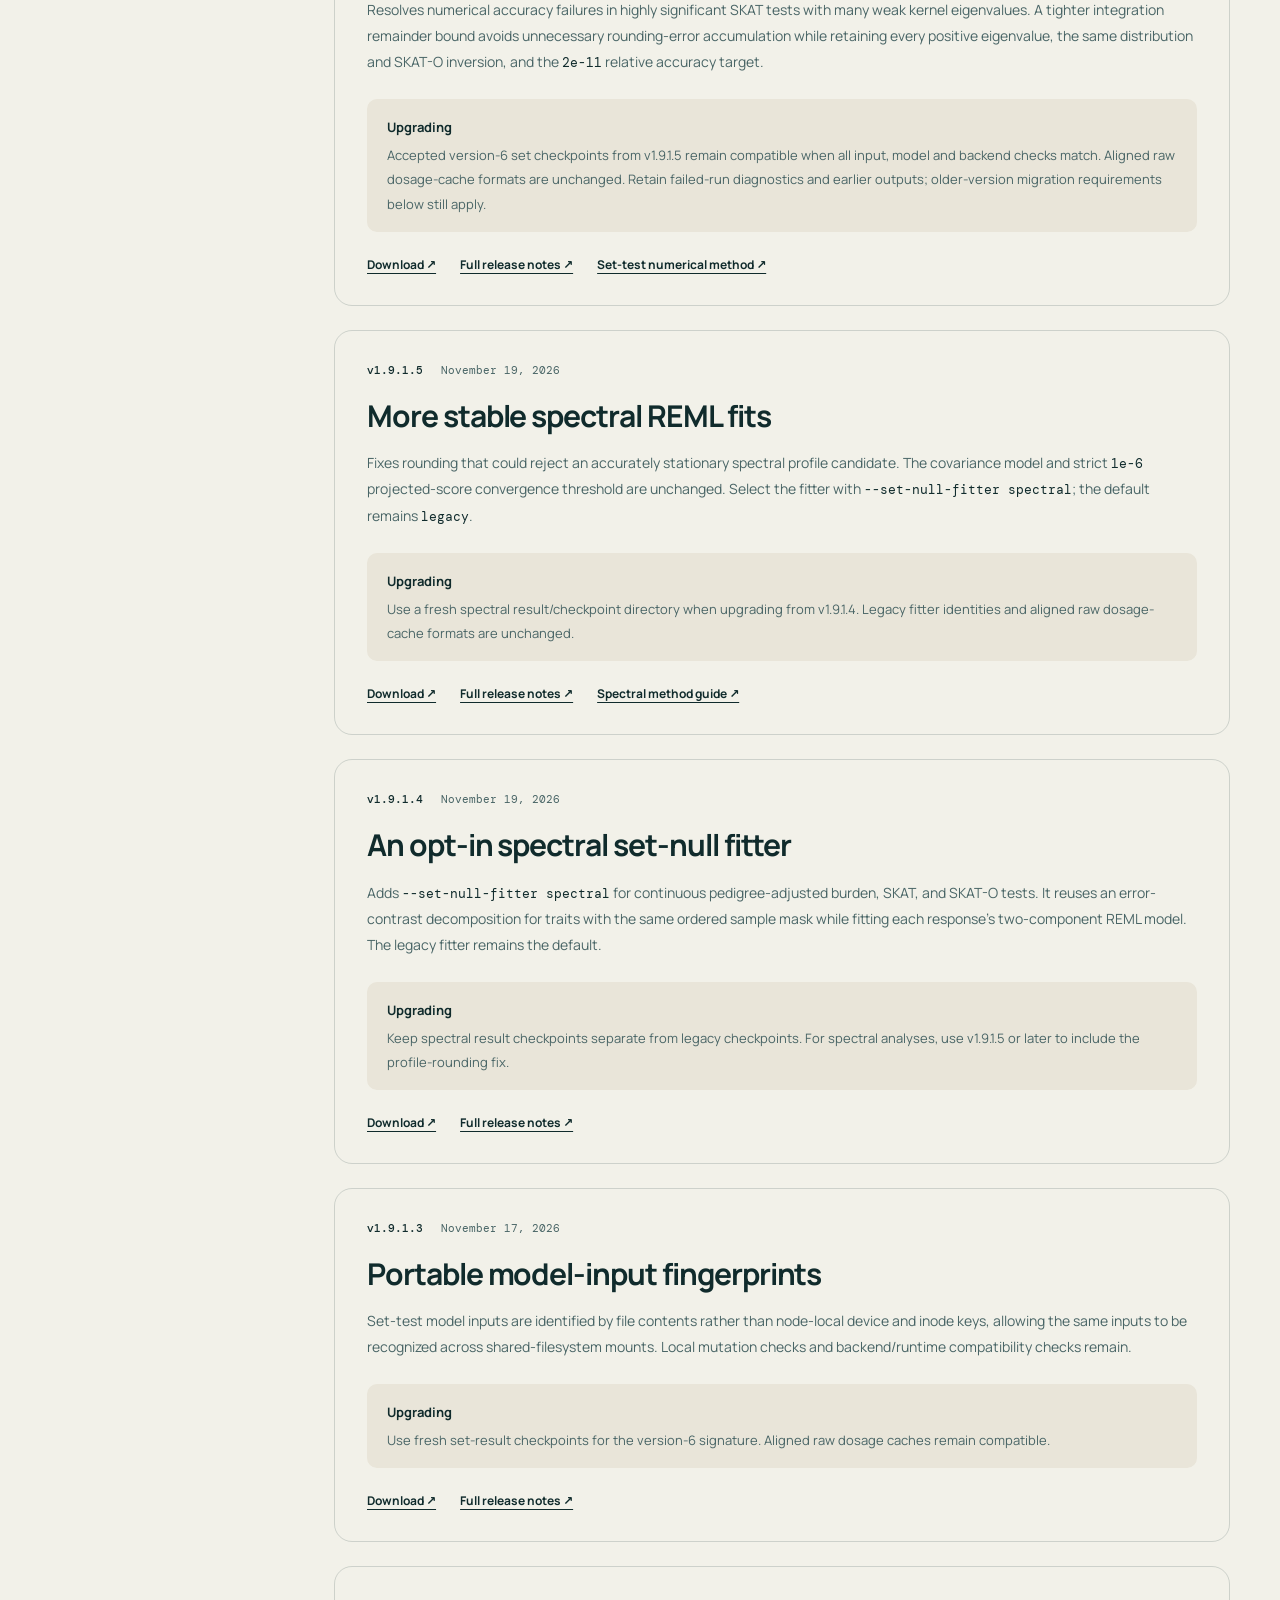
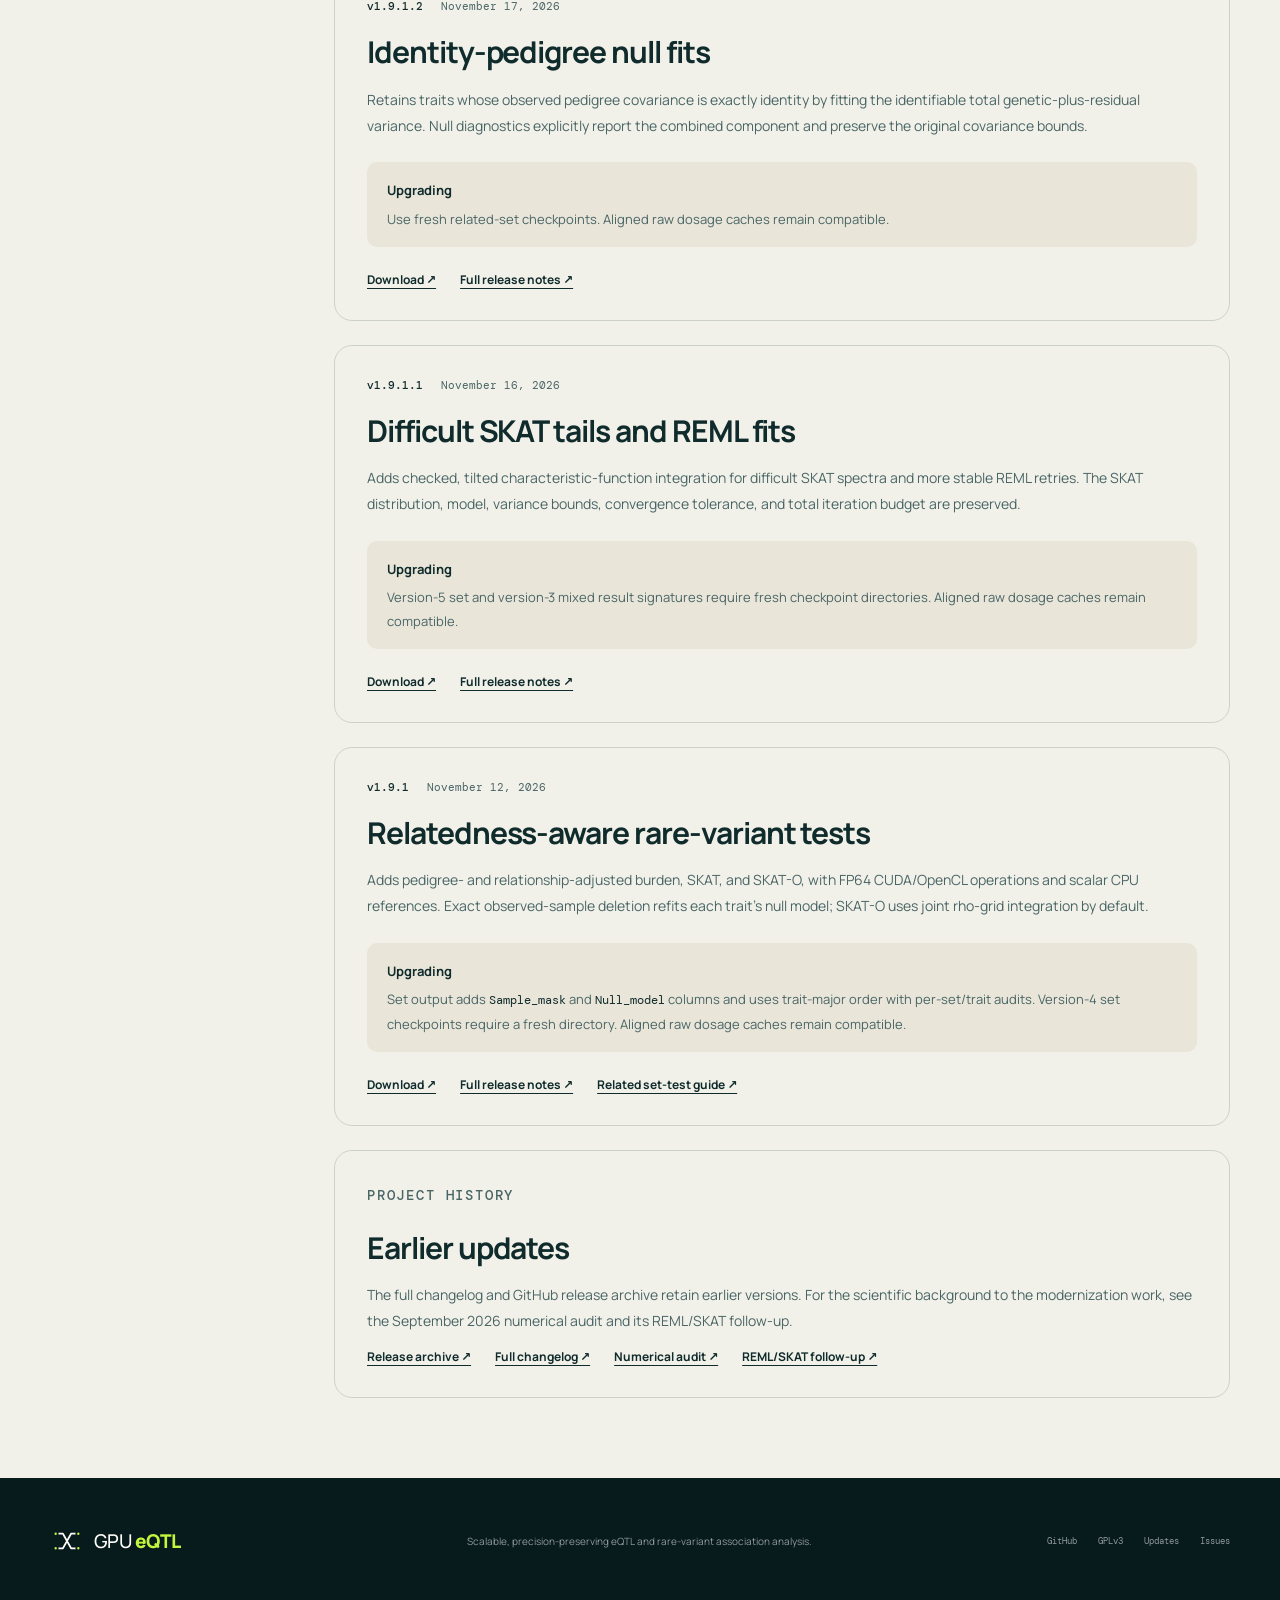
==== commit 6ca3174c: "Prepare v1.9.2.5 release and relative REML migration notes" ====
--- a/docs/updates.html
+++ b/docs/updates.html
@@ -78,7 +78,8 @@
       <aside class="updates-index" aria-label="Update navigation">
         <p class="eyebrow">Recent releases</p>
         <nav aria-label="Release versions">
-          <a href="#v1-9-2-4">v1.9.2.4 <span>Latest</span></a>
+          <a href="#v1-9-2-5">v1.9.2.5 <span>Latest</span></a>
+          <a href="#v1-9-2-4">v1.9.2.4</a>
           <a href="#v1-9-2-3">v1.9.2.3</a>
           <a href="#v1-9-2-2">v1.9.2.2</a>
           <a href="#v1-9-2-1">v1.9.2.1</a>
@@ -97,8 +98,20 @@
       </aside>
 
       <div class="updates-feed">
-        <article class="release-entry release-latest" id="v1-9-2-4" aria-labelledby="v1-9-2-4-title">
-          <div class="release-meta"><span>v1.9.2.4</span><time datetime="2026-11-22">November 22, 2026</time><span class="release-badge">Latest release</span></div>
+        <article class="release-entry release-latest" id="v1-9-2-5" aria-labelledby="v1-9-2-5-title">
+          <div class="release-meta"><span>v1.9.2.5</span><time datetime="2026-11-23">November 23, 2026</time><span class="release-badge">Latest release</span></div>
+          <h2 id="v1-9-2-5-title">Accurate pooled REML likelihood changes</h2>
+          <p>Line search computes likelihood changes directly from relative covariance instead of subtracting rounded full likelihoods. This resolves stalled fits near variance bounds while preserving the model, bounds, iteration budget and strict convergence criterion.</p>
+          <p class="upgrade-note"><strong>Upgrading pooled analyses</strong> Use fresh pooled outputs/checkpoints and refit nulls. Result signature version 6 and the new shared-null key preserve earlier immutable files while preventing incompatible reuse. Legacy/set identities and aligned raw-cache formats retain their checks.</p>
+          <div class="release-links">
+            <a href="https://github.com/robbyjo/GPU_eQTL/releases/tag/v1.9.2.5">Download ↗<span class="sr-only"> v1.9.2.5</span></a>
+            <a href="https://github.com/robbyjo/GPU_eQTL/blob/master/docs/RELEASE_NOTES_1.9.2.5.md">Full release notes ↗<span class="sr-only"> v1.9.2.5</span></a>
+            <a href="https://github.com/robbyjo/GPU_eQTL/blob/master/docs/POOLED_PEDIGREE_SCORE.md">Pooled REML method ↗</a>
+          </div>
+        </article>
+
+        <article class="release-entry" id="v1-9-2-4" aria-labelledby="v1-9-2-4-title">
+          <div class="release-meta"><span>v1.9.2.4</span><time datetime="2026-11-22">November 22, 2026</time></div>
           <h2 id="v1-9-2-4-title">Stable pooled association scores at variance boundaries</h2>
           <p>Association scoring now uses an orthonormal weighted design and stable residual calculations when projection nearly removes a predictor. This fixes invalid information errors and inaccurate effects after an otherwise converged pooled null fit.</p>
           <p class="upgrade-note"><strong>Upgrading pooled analyses</strong> Use fresh pooled result/checkpoint paths for signature version 5. Verified v4 immutable nulls from v1.9.2.3 remain reusable under the existing exact model, sample and CPU algebra checks. Earlier outputs and nulls remain retained.</p>
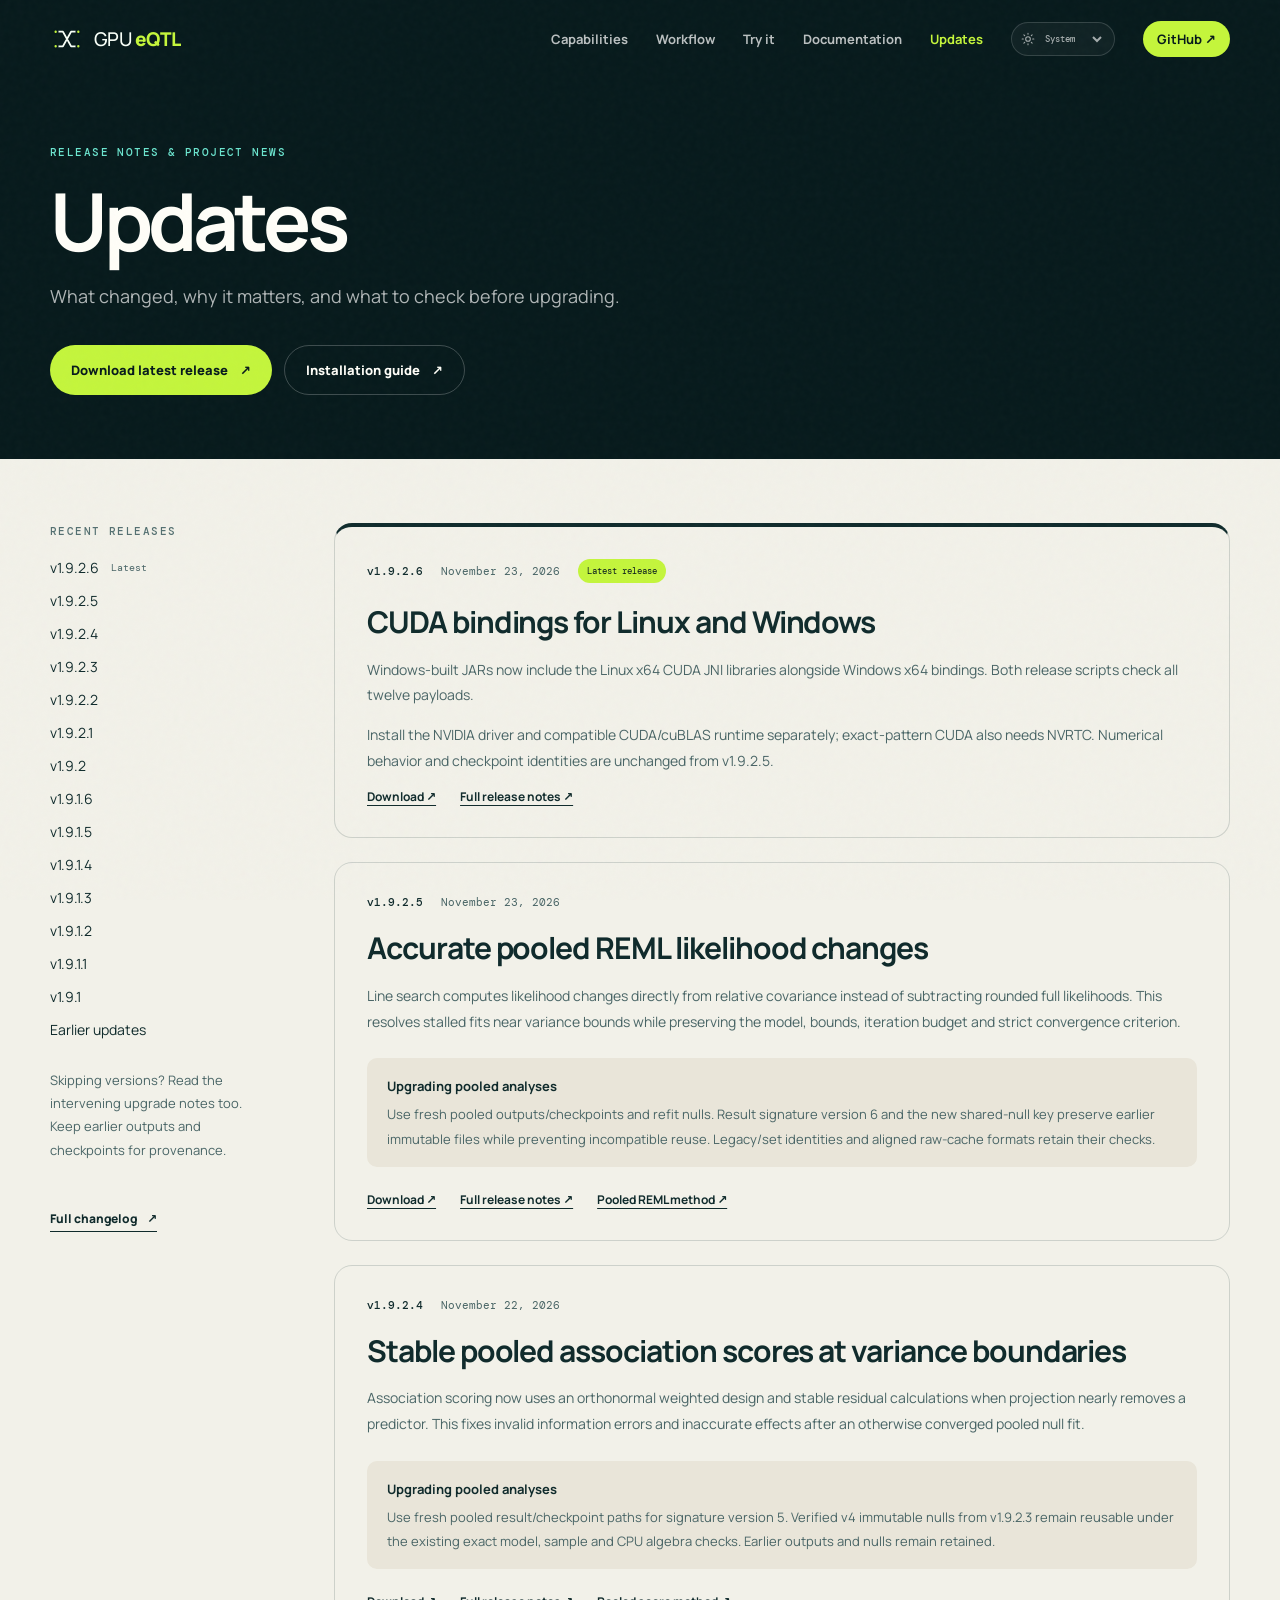
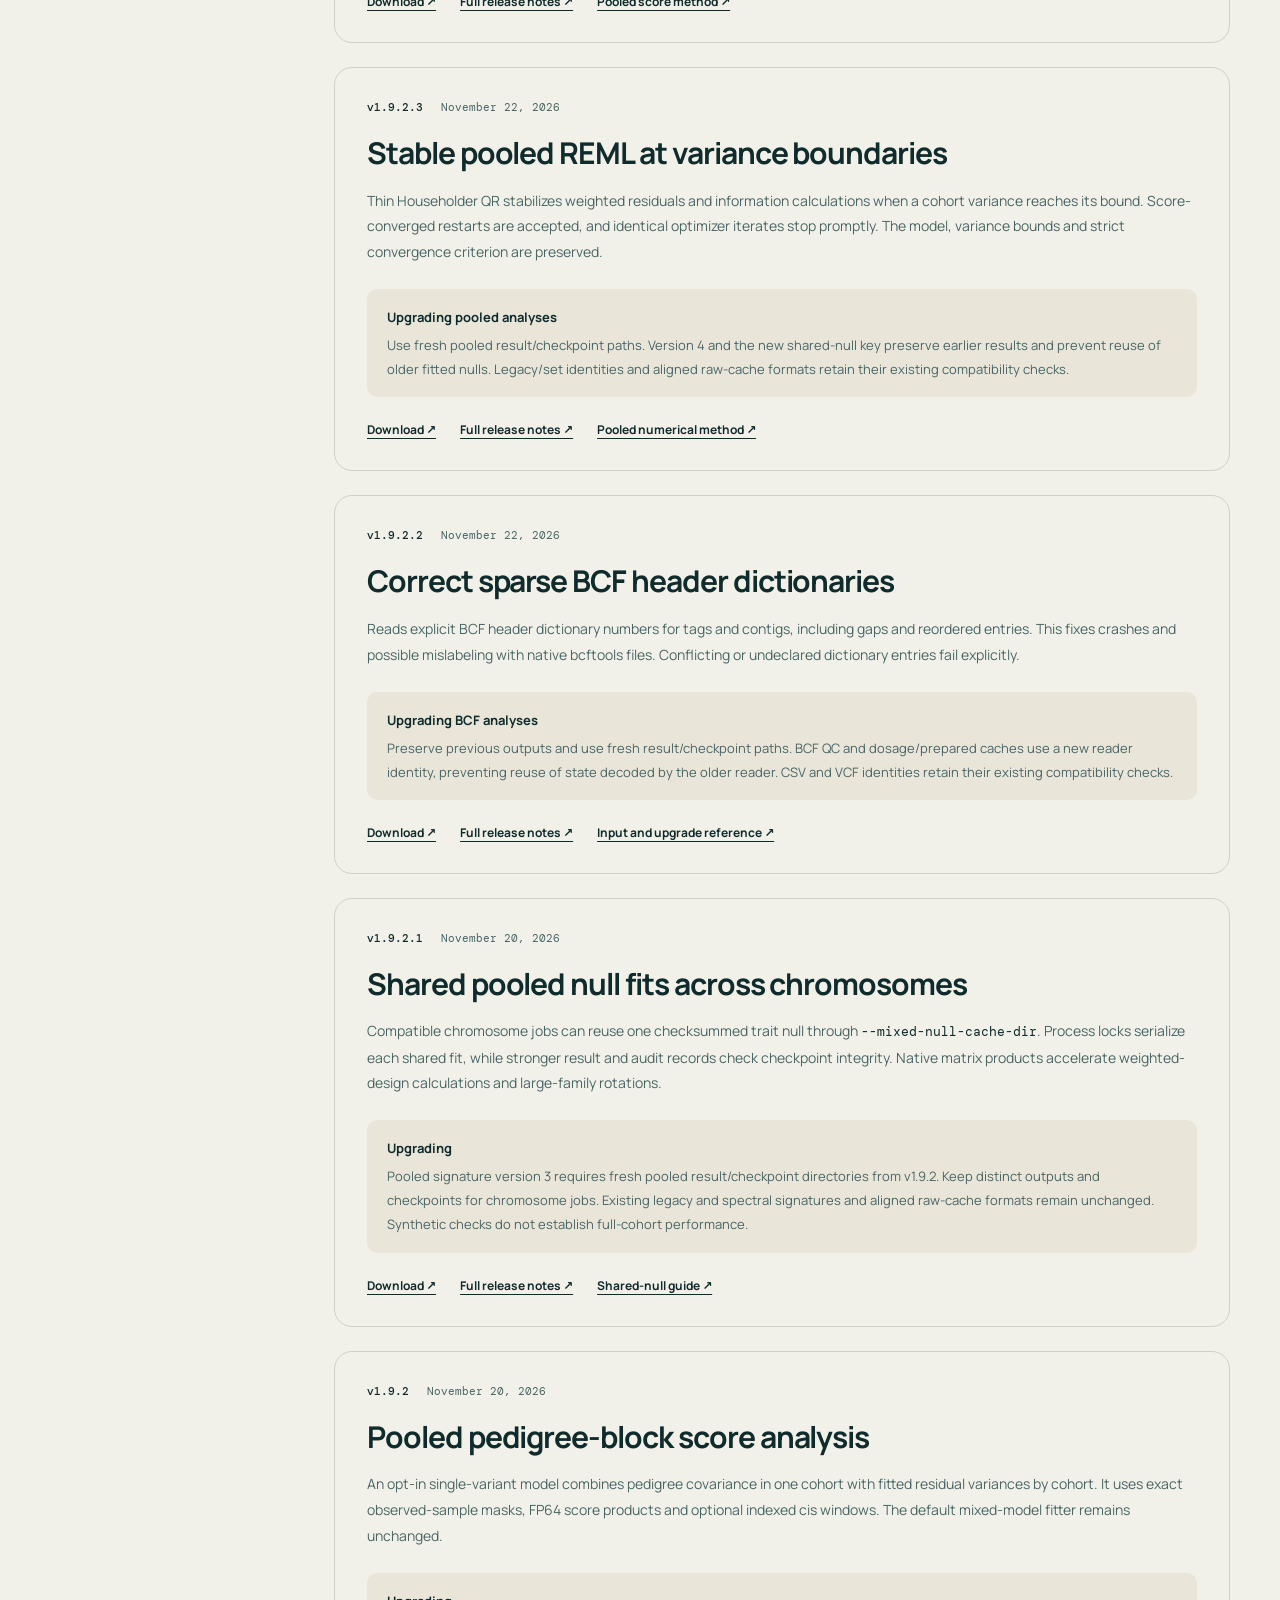
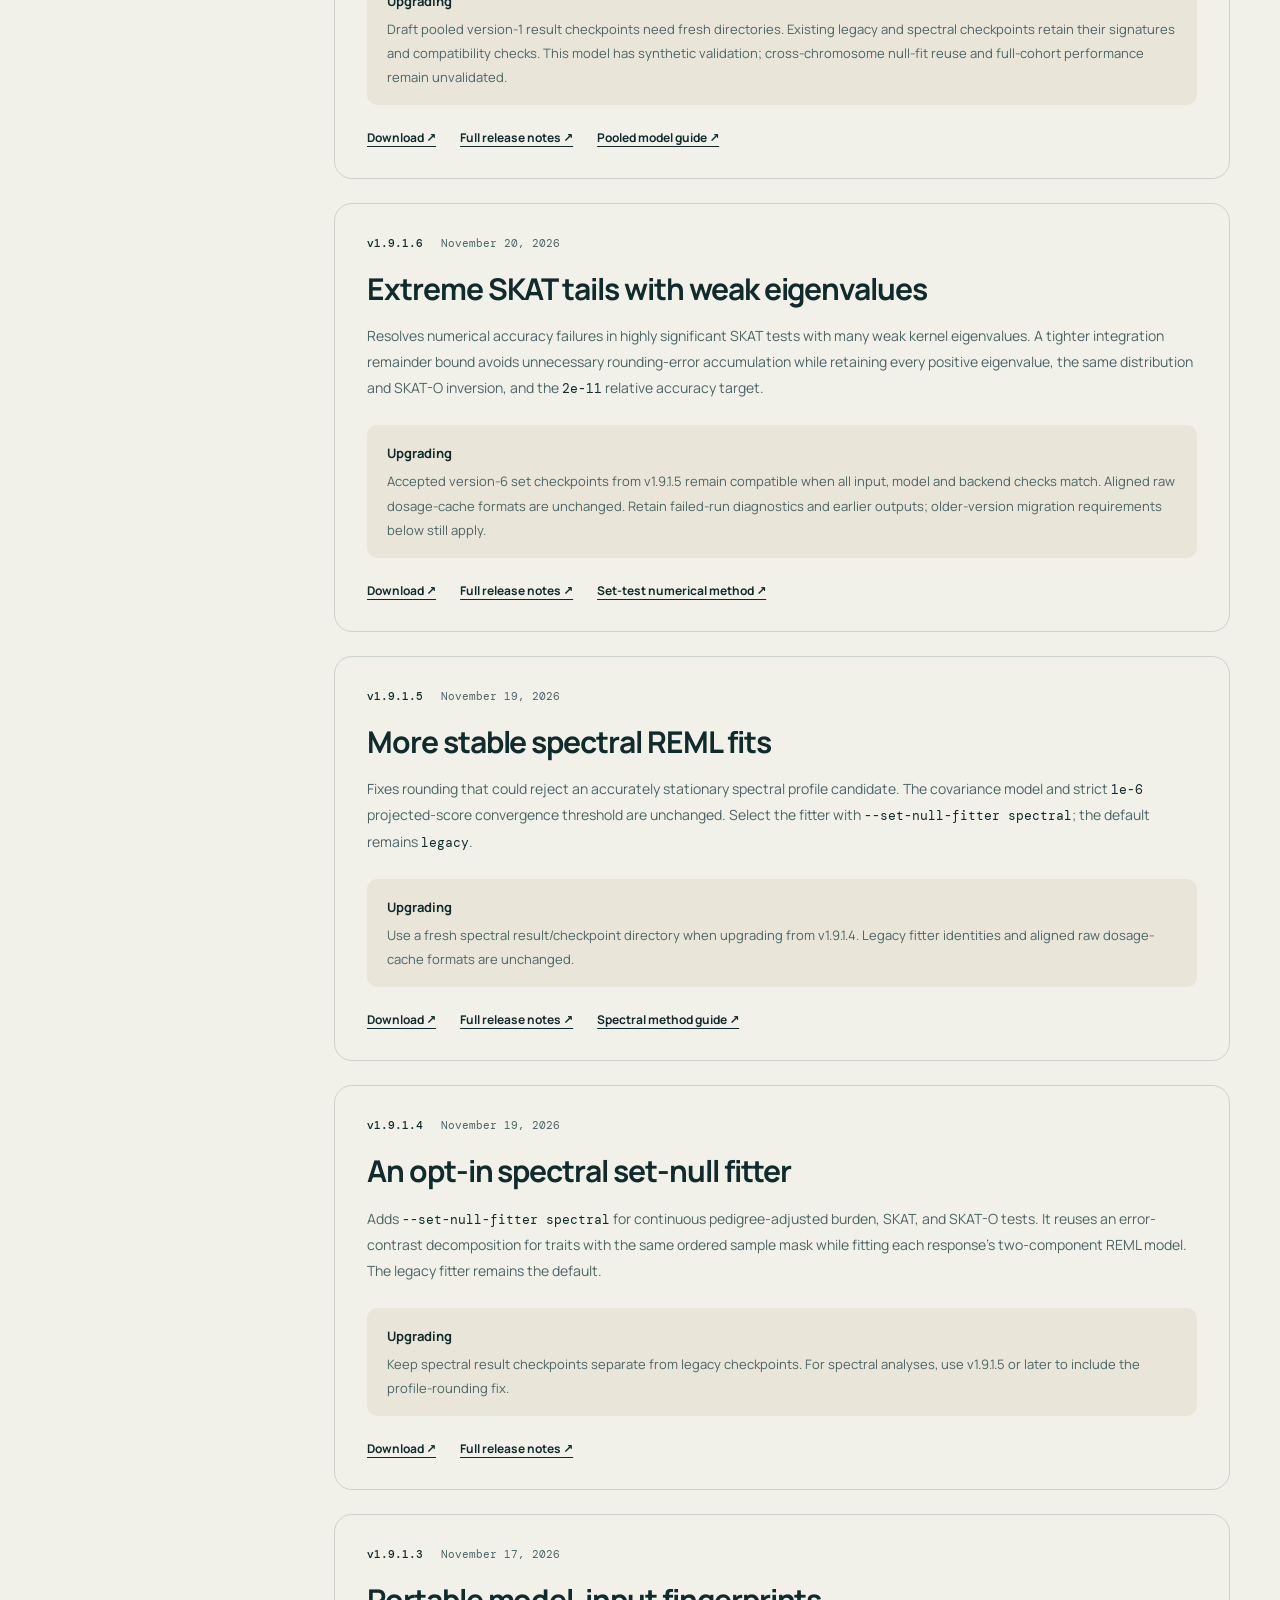
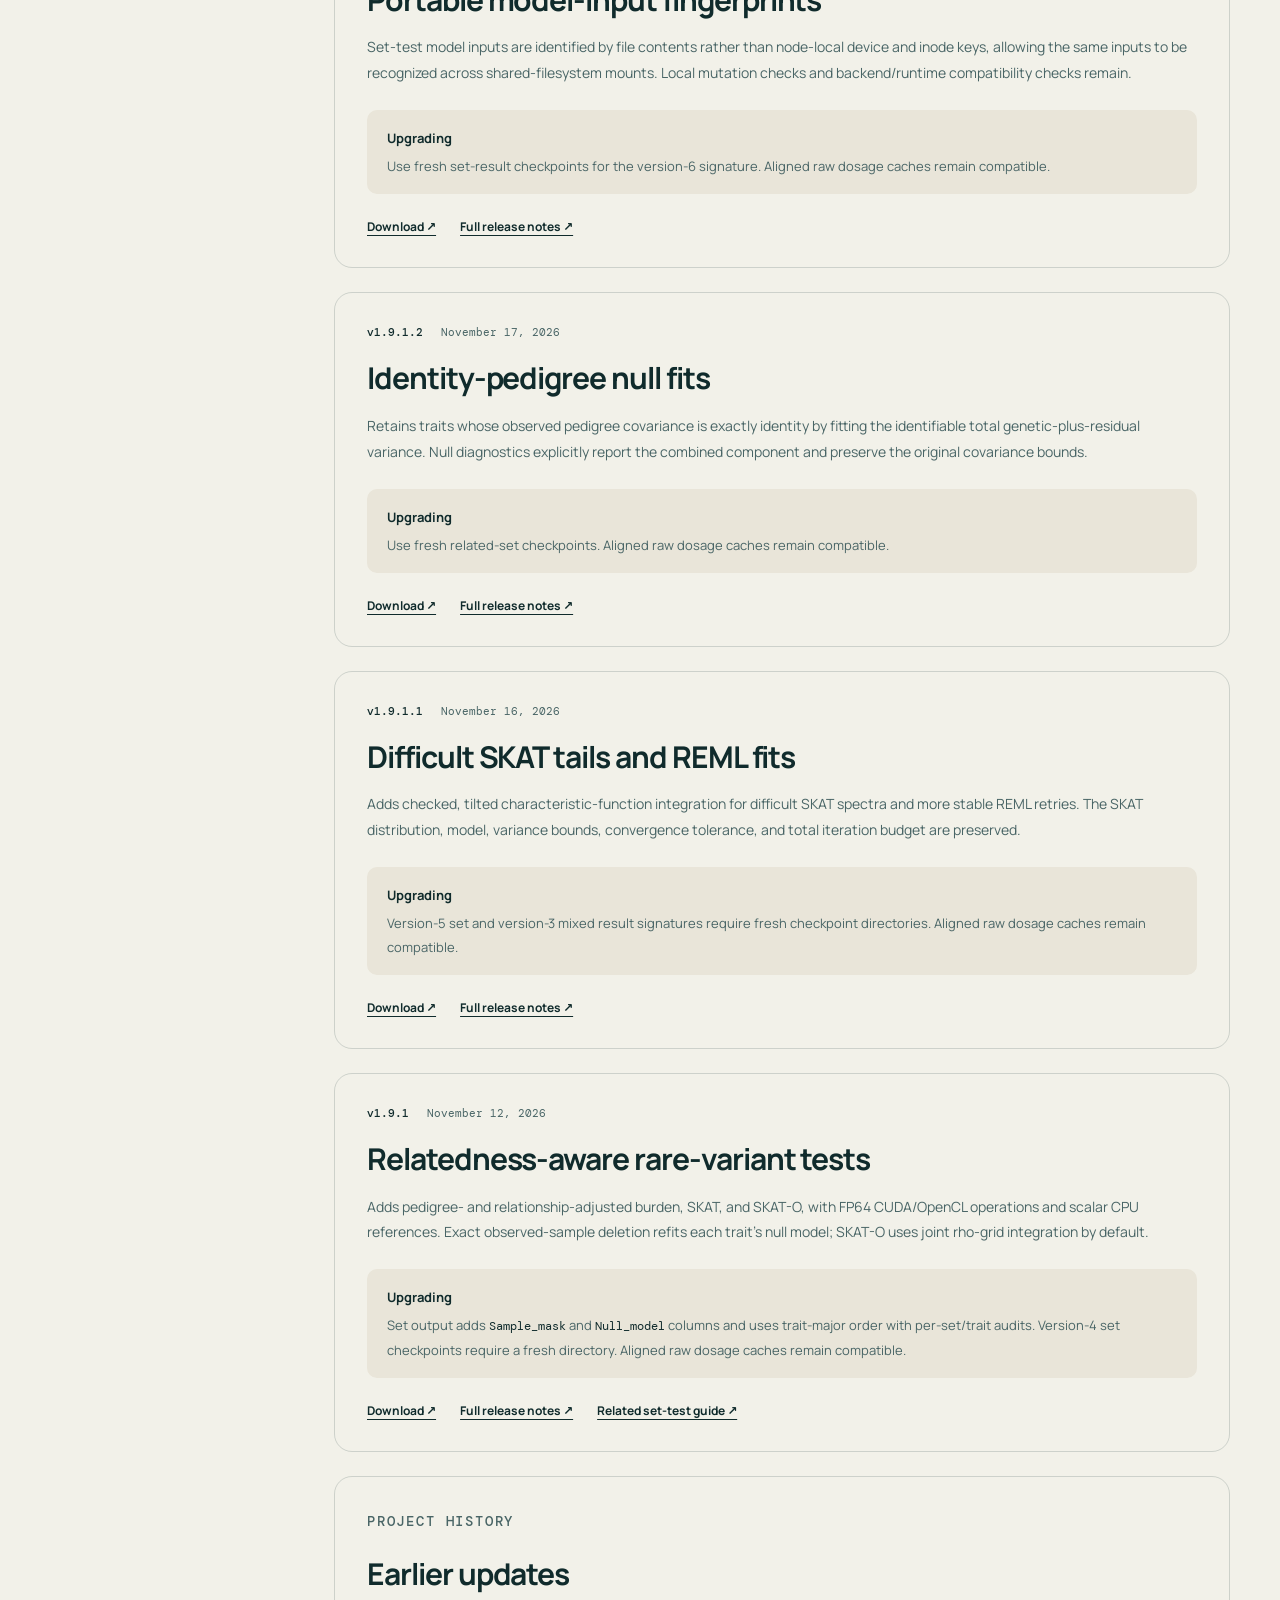
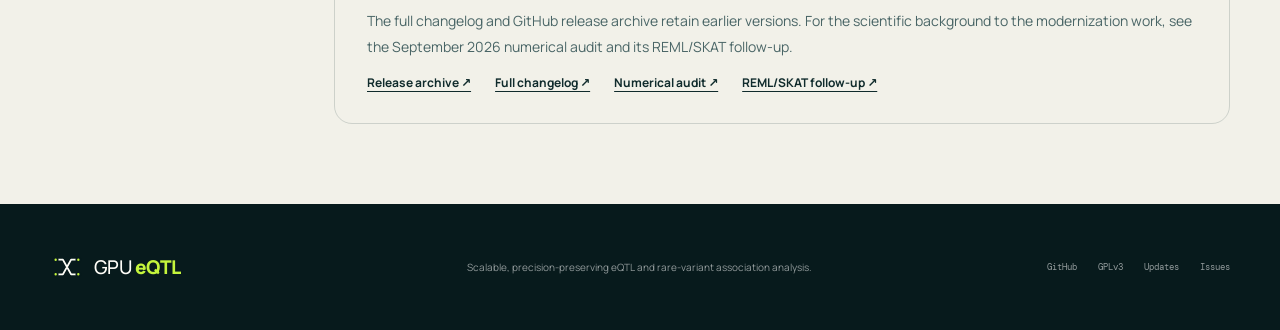
==== commit 0f2b75c2: "Prepare GPU eQTL v1.9.2.6 release" ====
--- a/docs/updates.html
+++ b/docs/updates.html
@@ -78,7 +78,8 @@
       <aside class="updates-index" aria-label="Update navigation">
         <p class="eyebrow">Recent releases</p>
         <nav aria-label="Release versions">
-          <a href="#v1-9-2-5">v1.9.2.5 <span>Latest</span></a>
+          <a href="#v1-9-2-6">v1.9.2.6 <span>Latest</span></a>
+          <a href="#v1-9-2-5">v1.9.2.5</a>
           <a href="#v1-9-2-4">v1.9.2.4</a>
           <a href="#v1-9-2-3">v1.9.2.3</a>
           <a href="#v1-9-2-2">v1.9.2.2</a>
@@ -98,8 +99,19 @@
       </aside>
 
       <div class="updates-feed">
-        <article class="release-entry release-latest" id="v1-9-2-5" aria-labelledby="v1-9-2-5-title">
-          <div class="release-meta"><span>v1.9.2.5</span><time datetime="2026-11-23">November 23, 2026</time><span class="release-badge">Latest release</span></div>
+        <article class="release-entry release-latest" id="v1-9-2-6" aria-labelledby="v1-9-2-6-title">
+          <div class="release-meta"><span>v1.9.2.6</span><time datetime="2026-11-23">November 23, 2026</time><span class="release-badge">Latest release</span></div>
+          <h2 id="v1-9-2-6-title">CUDA bindings for Linux and Windows</h2>
+          <p>Windows-built JARs now include the Linux x64 CUDA JNI libraries alongside Windows x64 bindings. Both release scripts check all twelve payloads.</p>
+          <p>Install the NVIDIA driver and compatible CUDA/cuBLAS runtime separately; exact-pattern CUDA also needs NVRTC. Numerical behavior and checkpoint identities are unchanged from v1.9.2.5.</p>
+          <div class="release-links">
+            <a href="https://github.com/robbyjo/GPU_eQTL/releases/tag/v1.9.2.6">Download ↗<span class="sr-only"> v1.9.2.6</span></a>
+            <a href="https://github.com/robbyjo/GPU_eQTL/blob/master/docs/RELEASE_NOTES_1.9.2.6.md">Full release notes ↗<span class="sr-only"> v1.9.2.6</span></a>
+          </div>
+        </article>
+
+        <article class="release-entry" id="v1-9-2-5" aria-labelledby="v1-9-2-5-title">
+          <div class="release-meta"><span>v1.9.2.5</span><time datetime="2026-11-23">November 23, 2026</time></div>
           <h2 id="v1-9-2-5-title">Accurate pooled REML likelihood changes</h2>
           <p>Line search computes likelihood changes directly from relative covariance instead of subtracting rounded full likelihoods. This resolves stalled fits near variance bounds while preserving the model, bounds, iteration budget and strict convergence criterion.</p>
           <p class="upgrade-note"><strong>Upgrading pooled analyses</strong> Use fresh pooled outputs/checkpoints and refit nulls. Result signature version 6 and the new shared-null key preserve earlier immutable files while preventing incompatible reuse. Legacy/set identities and aligned raw-cache formats retain their checks.</p>
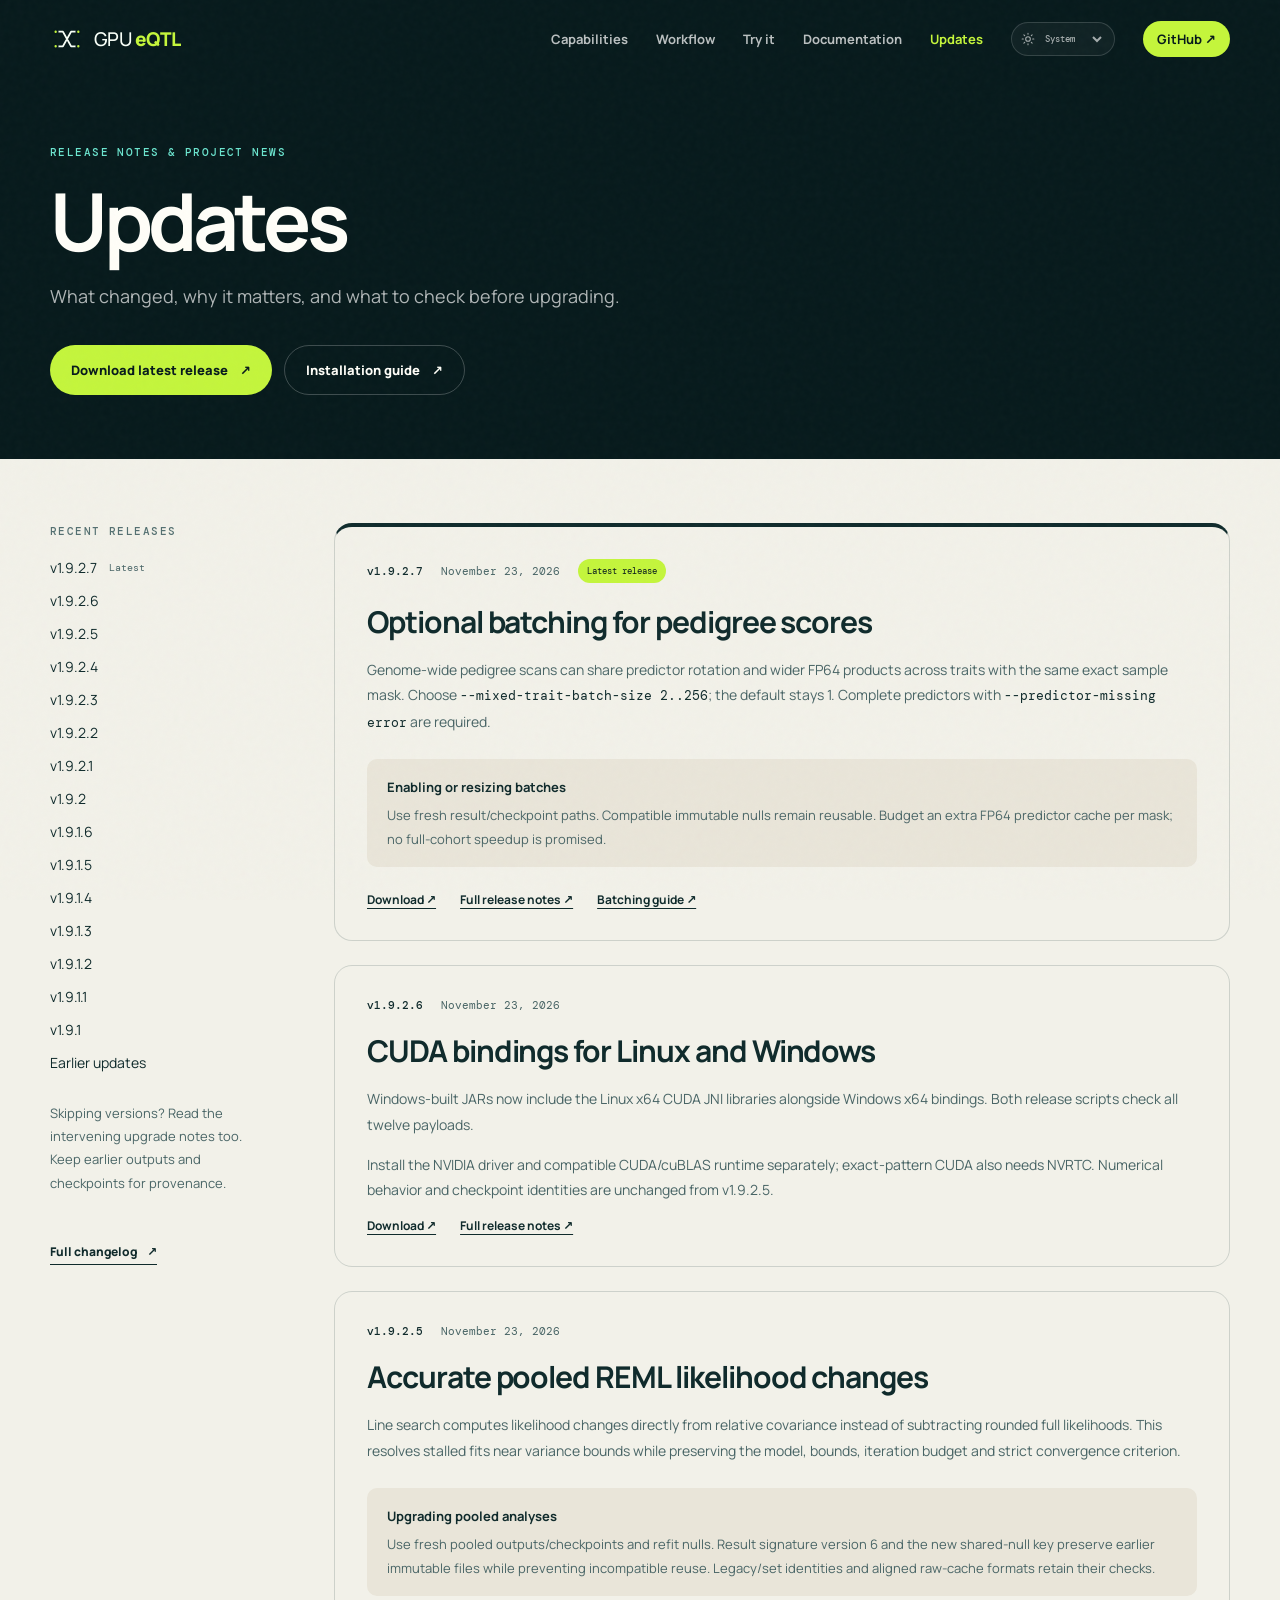
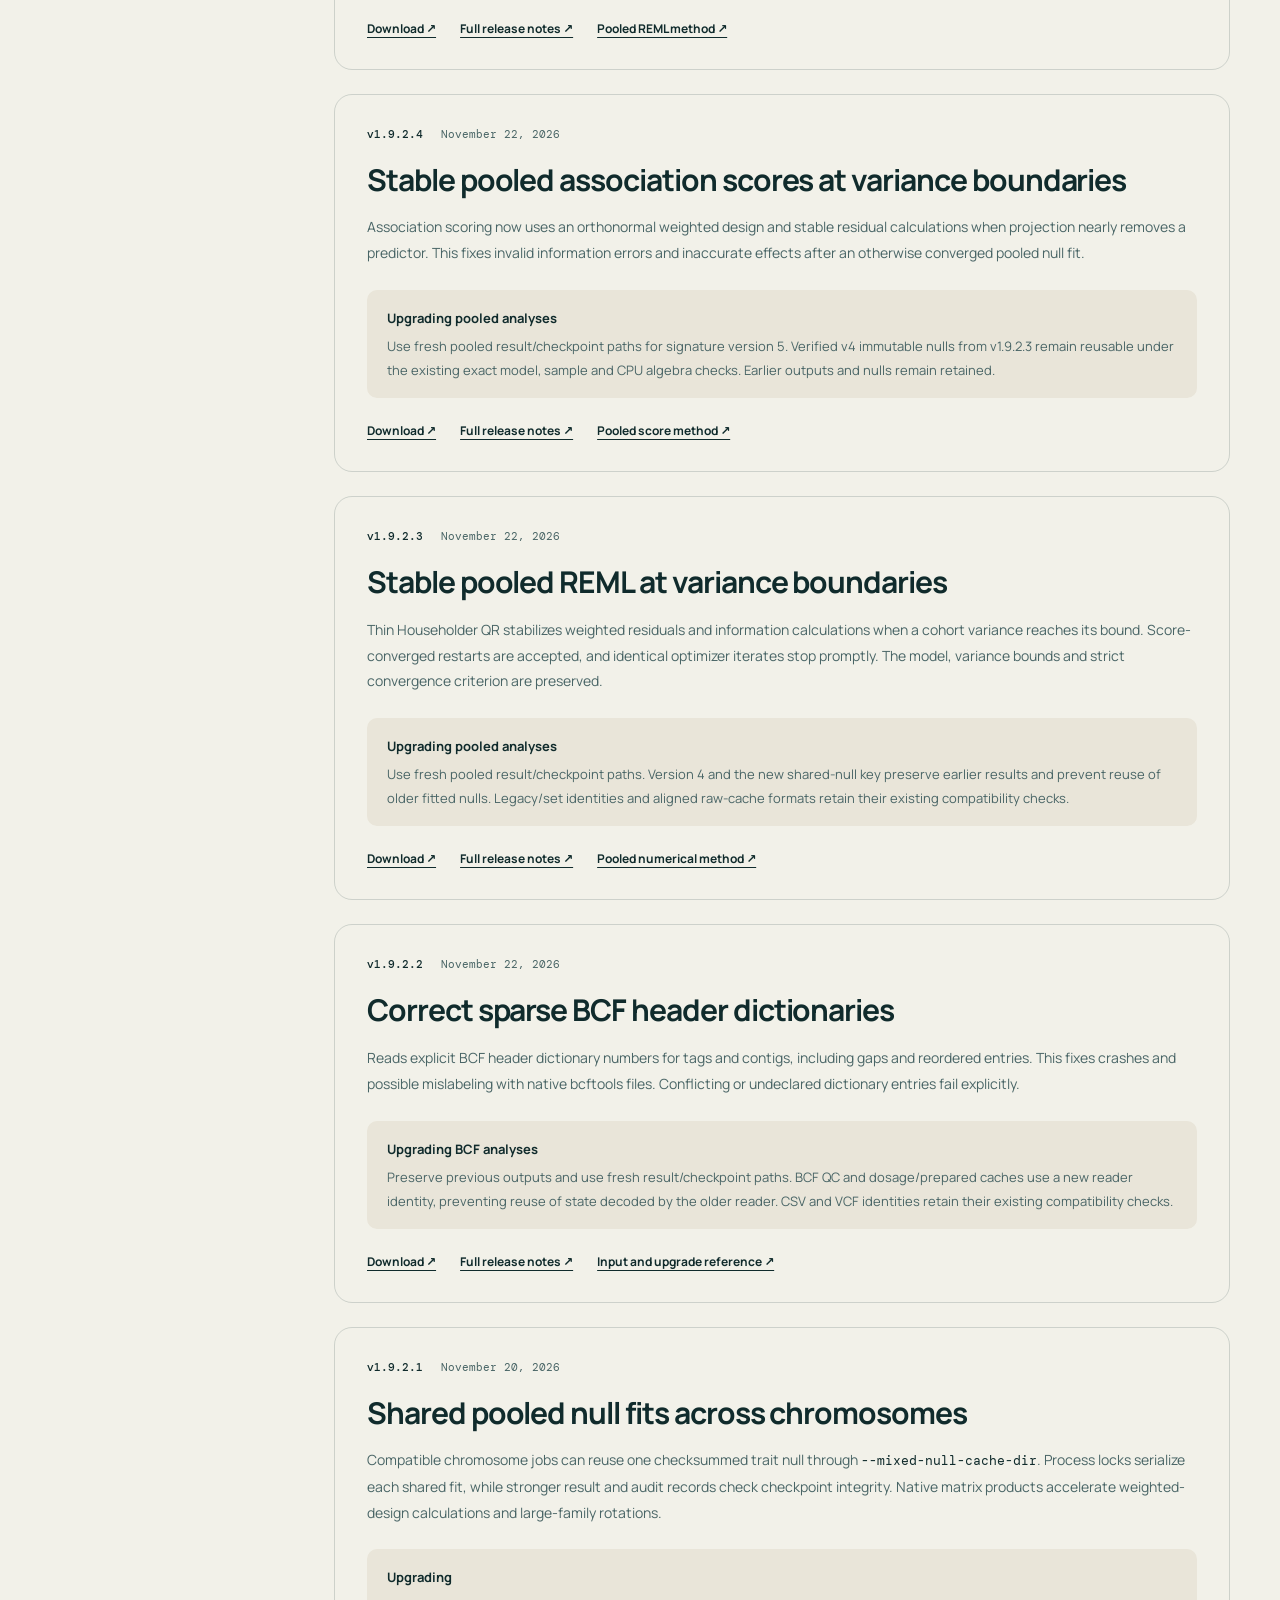
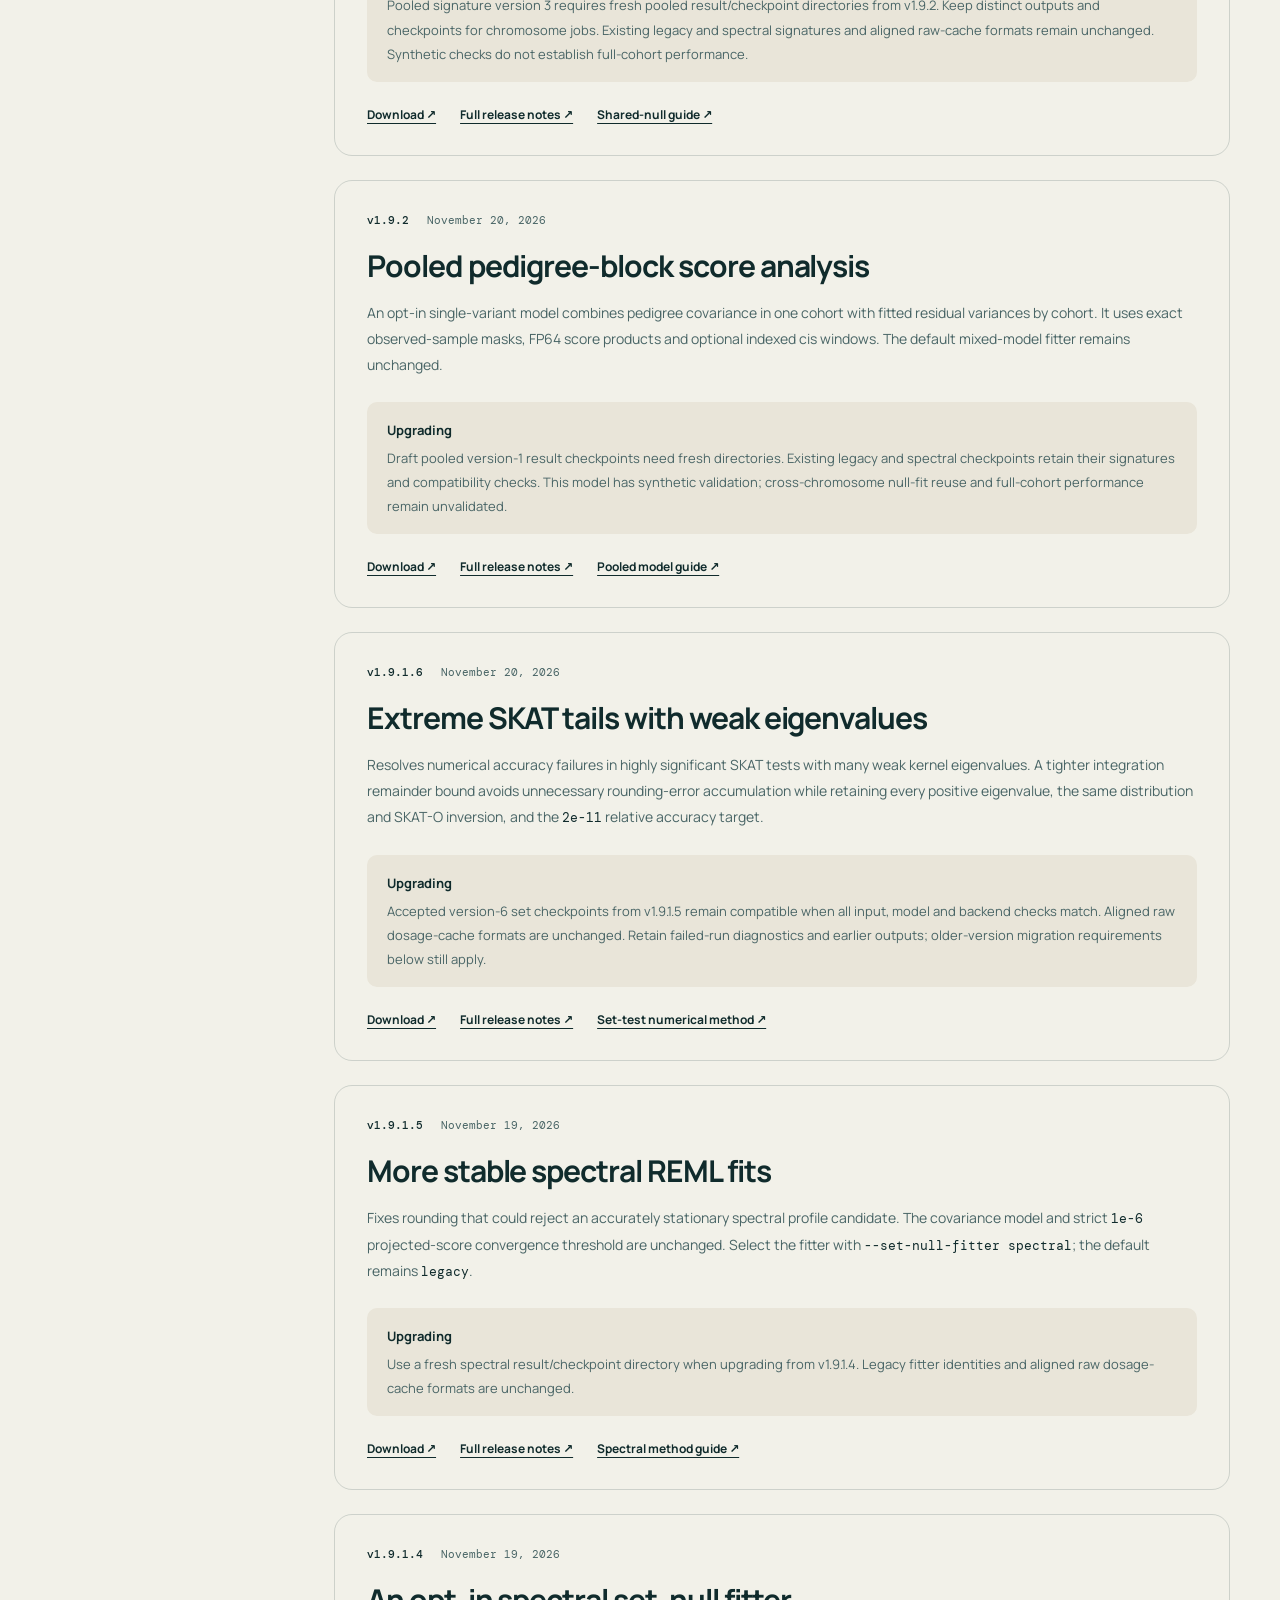
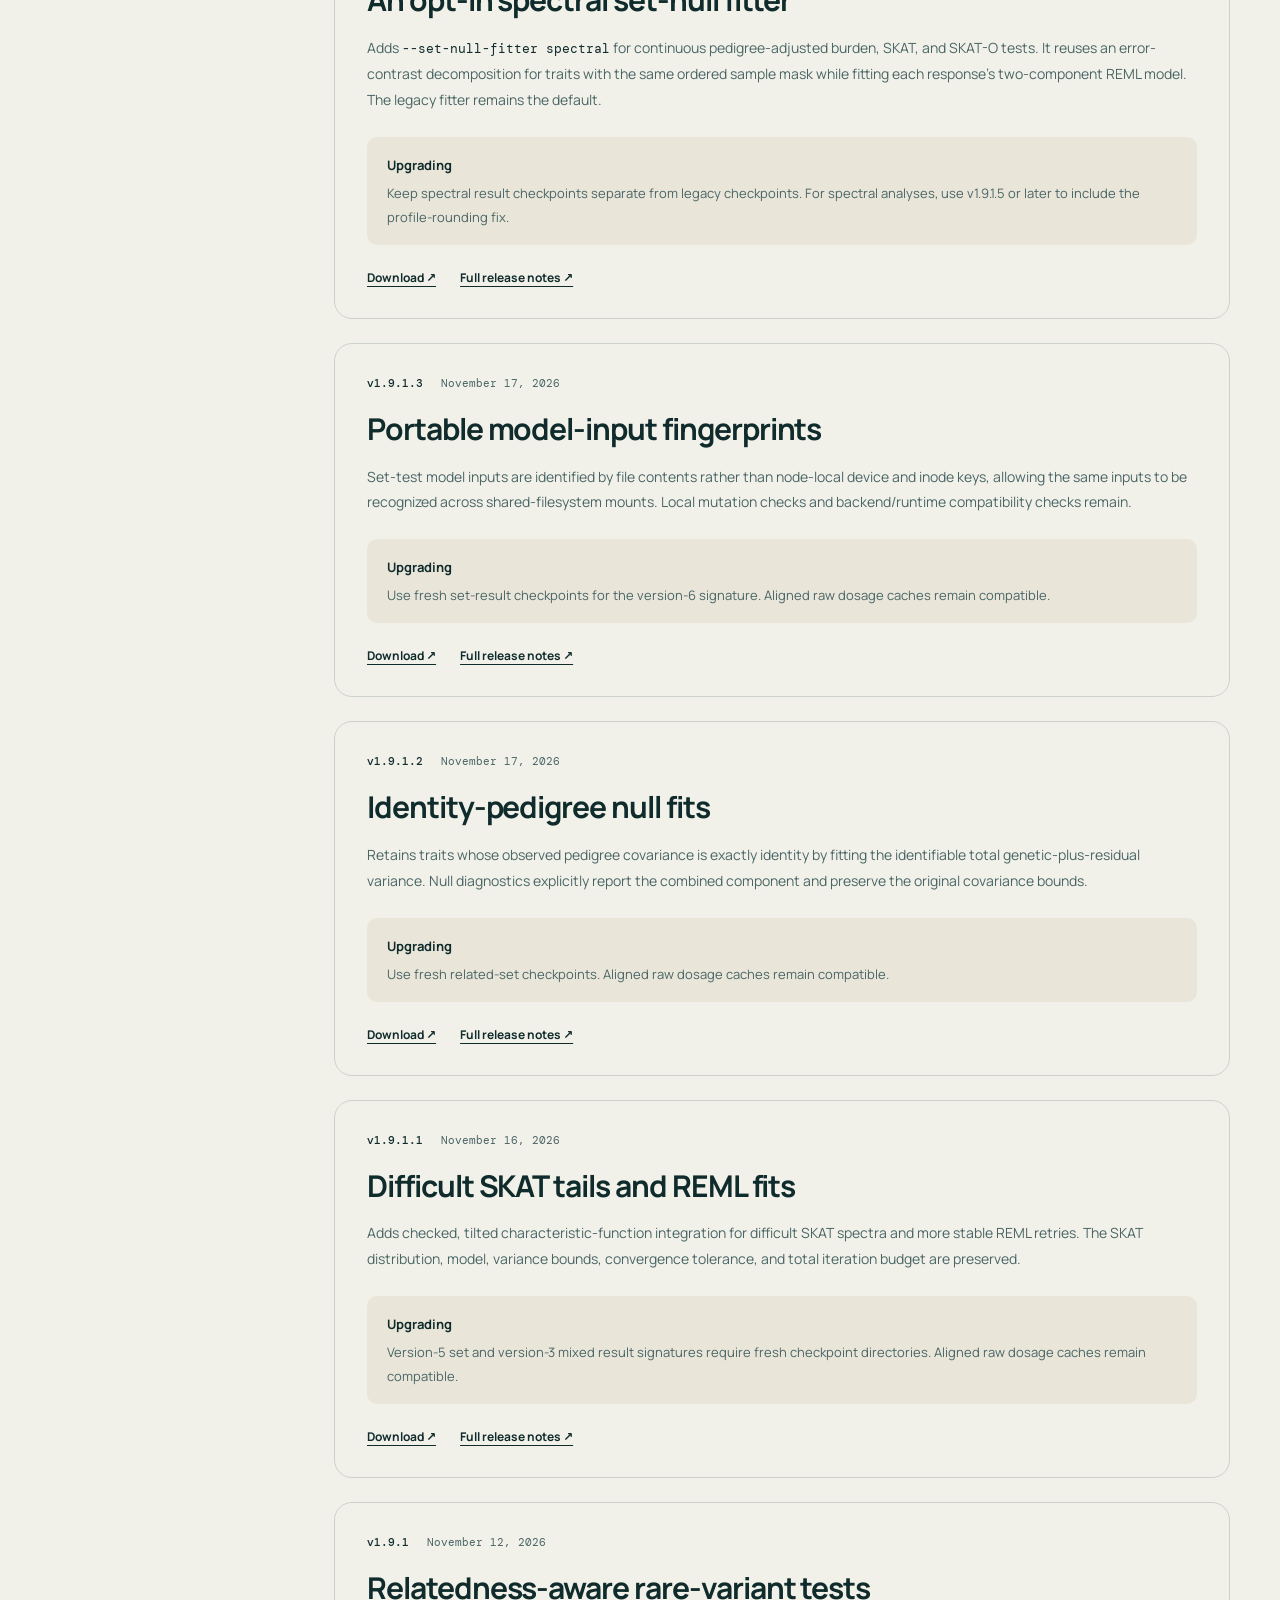
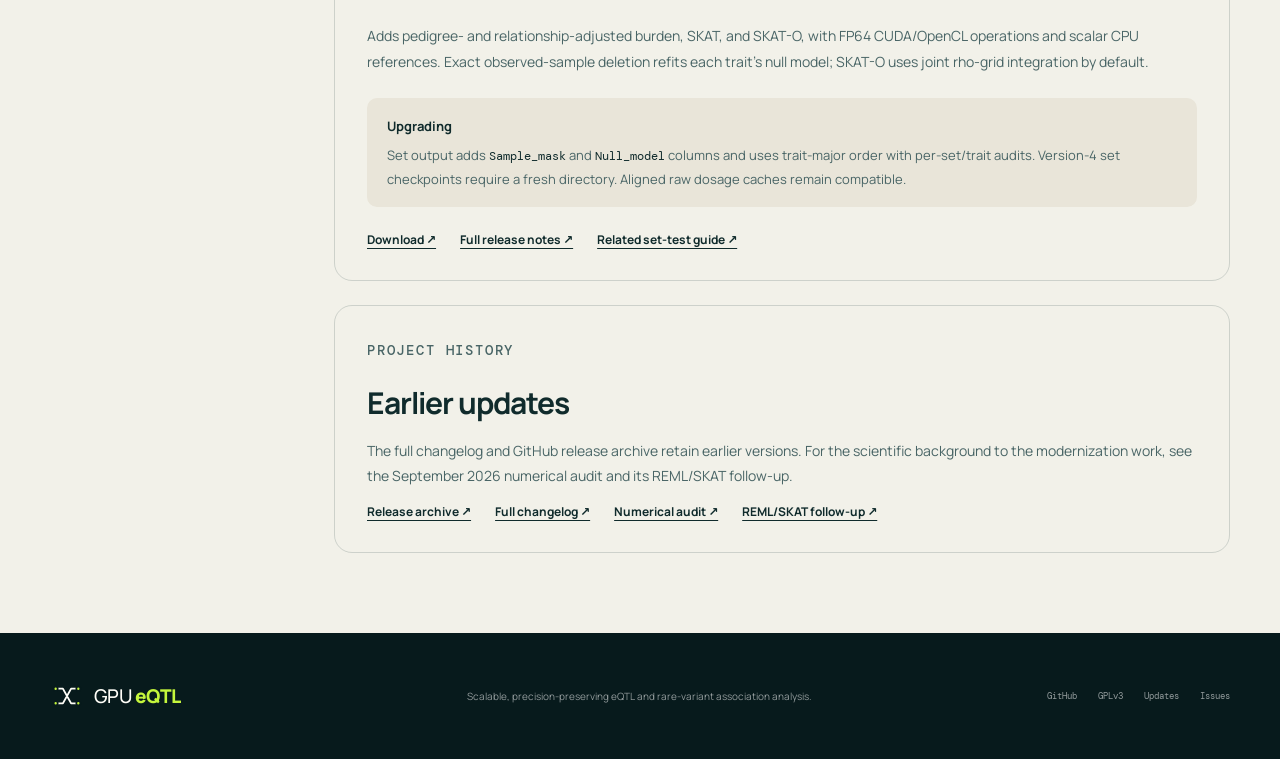
==== commit 33422c64: "Prepare GPU eQTL v1.9.2.7 release" ====
--- a/docs/updates.html
+++ b/docs/updates.html
@@ -78,7 +78,8 @@
       <aside class="updates-index" aria-label="Update navigation">
         <p class="eyebrow">Recent releases</p>
         <nav aria-label="Release versions">
-          <a href="#v1-9-2-6">v1.9.2.6 <span>Latest</span></a>
+          <a href="#v1-9-2-7">v1.9.2.7 <span>Latest</span></a>
+          <a href="#v1-9-2-6">v1.9.2.6</a>
           <a href="#v1-9-2-5">v1.9.2.5</a>
           <a href="#v1-9-2-4">v1.9.2.4</a>
           <a href="#v1-9-2-3">v1.9.2.3</a>
@@ -99,8 +100,20 @@
       </aside>
 
       <div class="updates-feed">
-        <article class="release-entry release-latest" id="v1-9-2-6" aria-labelledby="v1-9-2-6-title">
-          <div class="release-meta"><span>v1.9.2.6</span><time datetime="2026-11-23">November 23, 2026</time><span class="release-badge">Latest release</span></div>
+        <article class="release-entry release-latest" id="v1-9-2-7" aria-labelledby="v1-9-2-7-title">
+          <div class="release-meta"><span>v1.9.2.7</span><time datetime="2026-11-23">November 23, 2026</time><span class="release-badge">Latest release</span></div>
+          <h2 id="v1-9-2-7-title">Optional batching for pedigree scores</h2>
+          <p>Genome-wide pedigree scans can share predictor rotation and wider FP64 products across traits with the same exact sample mask. Choose <code>--mixed-trait-batch-size 2..256</code>; the default stays 1. Complete predictors with <code>--predictor-missing error</code> are required.</p>
+          <p class="upgrade-note"><strong>Enabling or resizing batches</strong> Use fresh result/checkpoint paths. Compatible immutable nulls remain reusable. Budget an extra FP64 predictor cache per mask; no full-cohort speedup is promised.</p>
+          <div class="release-links">
+            <a href="https://github.com/robbyjo/GPU_eQTL/releases/tag/v1.9.2.7">Download ↗<span class="sr-only"> v1.9.2.7</span></a>
+            <a href="https://github.com/robbyjo/GPU_eQTL/blob/master/docs/RELEASE_NOTES_1.9.2.7.md">Full release notes ↗<span class="sr-only"> v1.9.2.7</span></a>
+            <a href="https://github.com/robbyjo/GPU_eQTL/blob/master/docs/POOLED_PEDIGREE_SCORE.md#optional-genome-wide-trait-batching">Batching guide ↗</a>
+          </div>
+        </article>
+
+        <article class="release-entry" id="v1-9-2-6" aria-labelledby="v1-9-2-6-title">
+          <div class="release-meta"><span>v1.9.2.6</span><time datetime="2026-11-23">November 23, 2026</time></div>
           <h2 id="v1-9-2-6-title">CUDA bindings for Linux and Windows</h2>
           <p>Windows-built JARs now include the Linux x64 CUDA JNI libraries alongside Windows x64 bindings. Both release scripts check all twelve payloads.</p>
           <p>Install the NVIDIA driver and compatible CUDA/cuBLAS runtime separately; exact-pattern CUDA also needs NVRTC. Numerical behavior and checkpoint identities are unchanged from v1.9.2.5.</p>
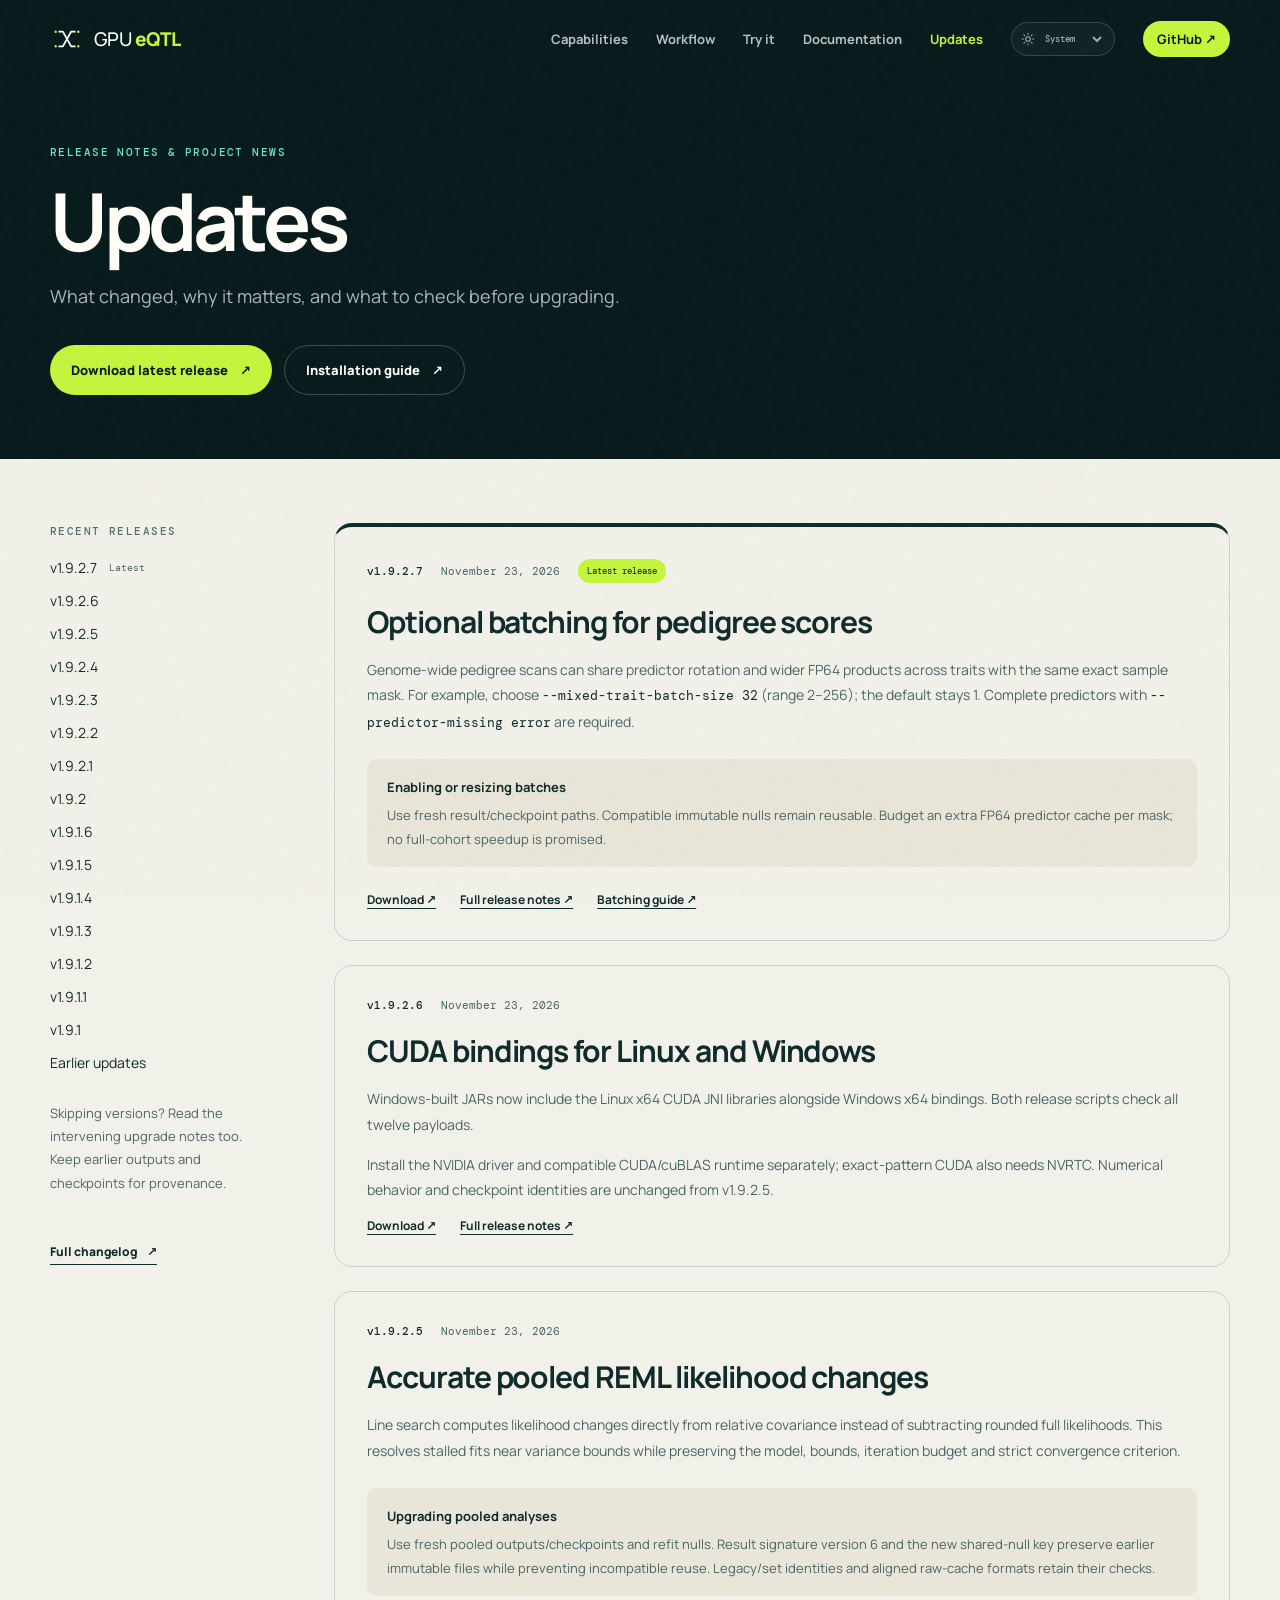
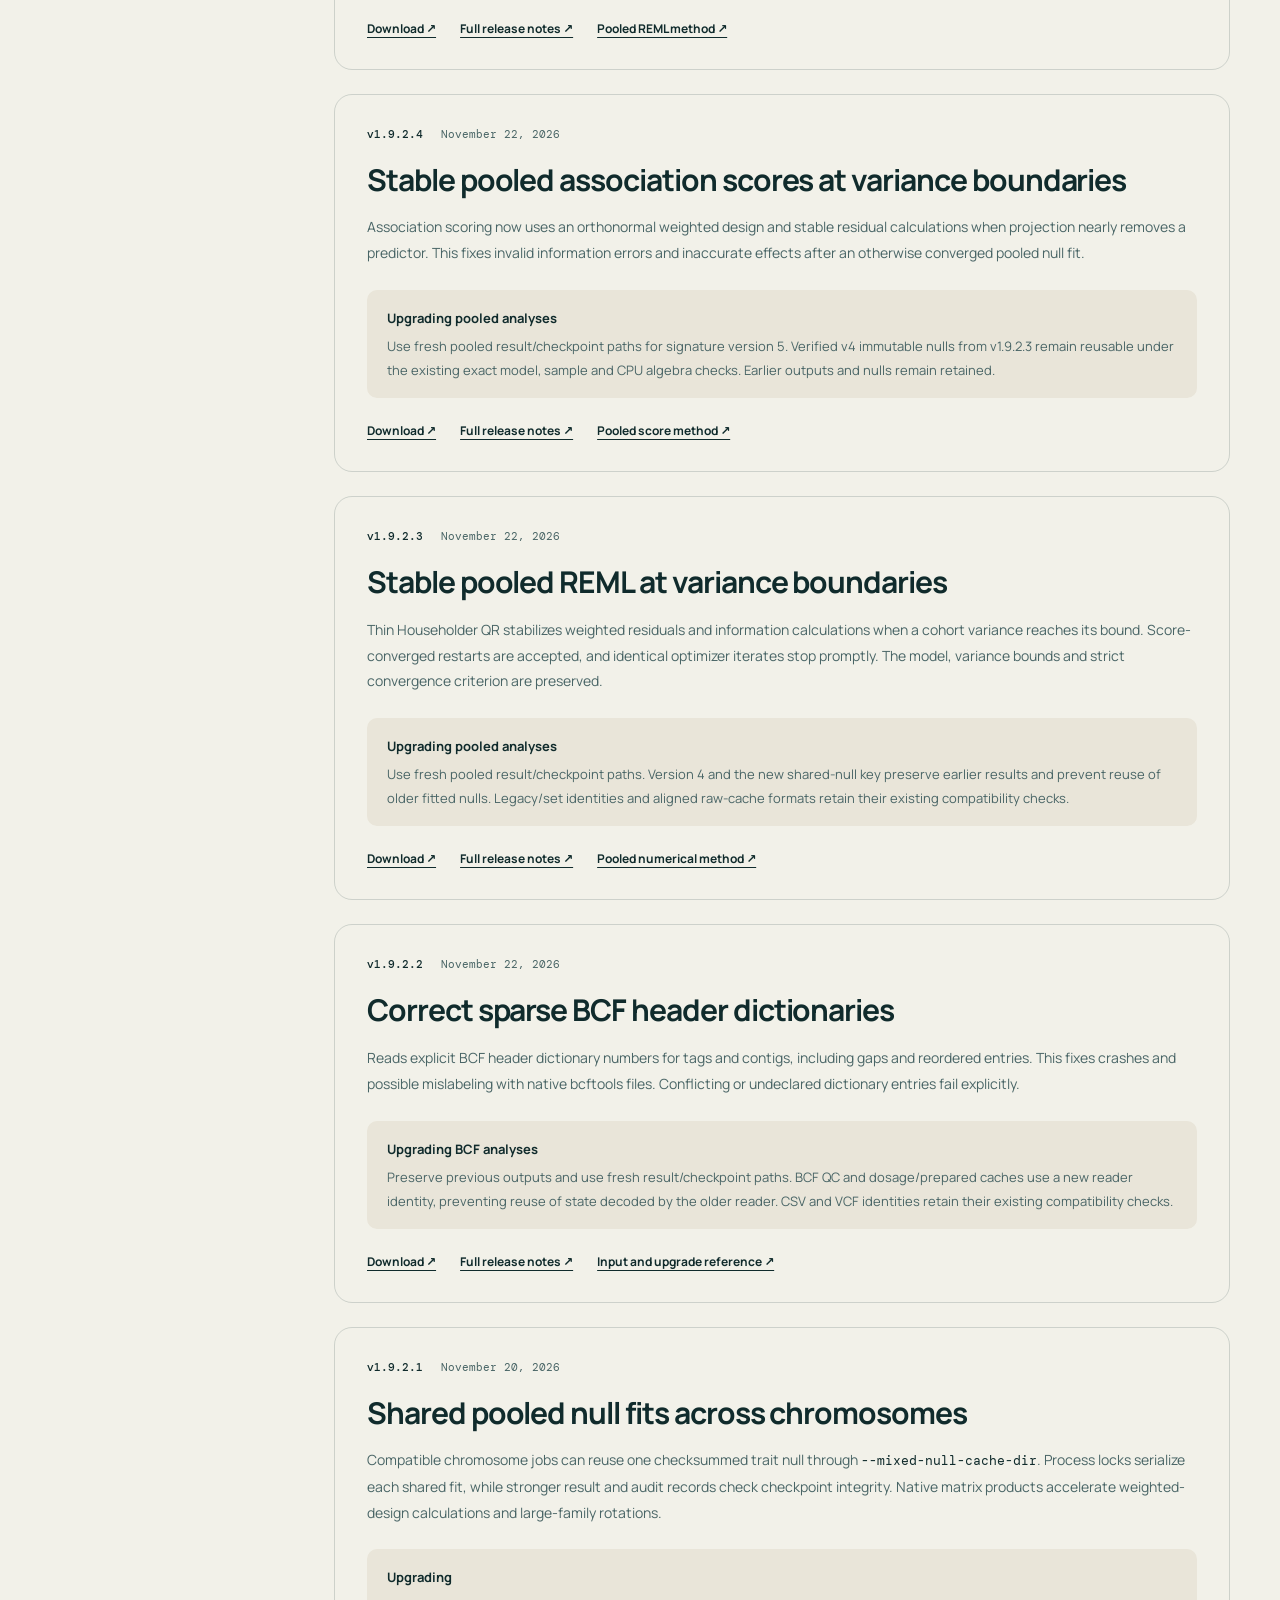
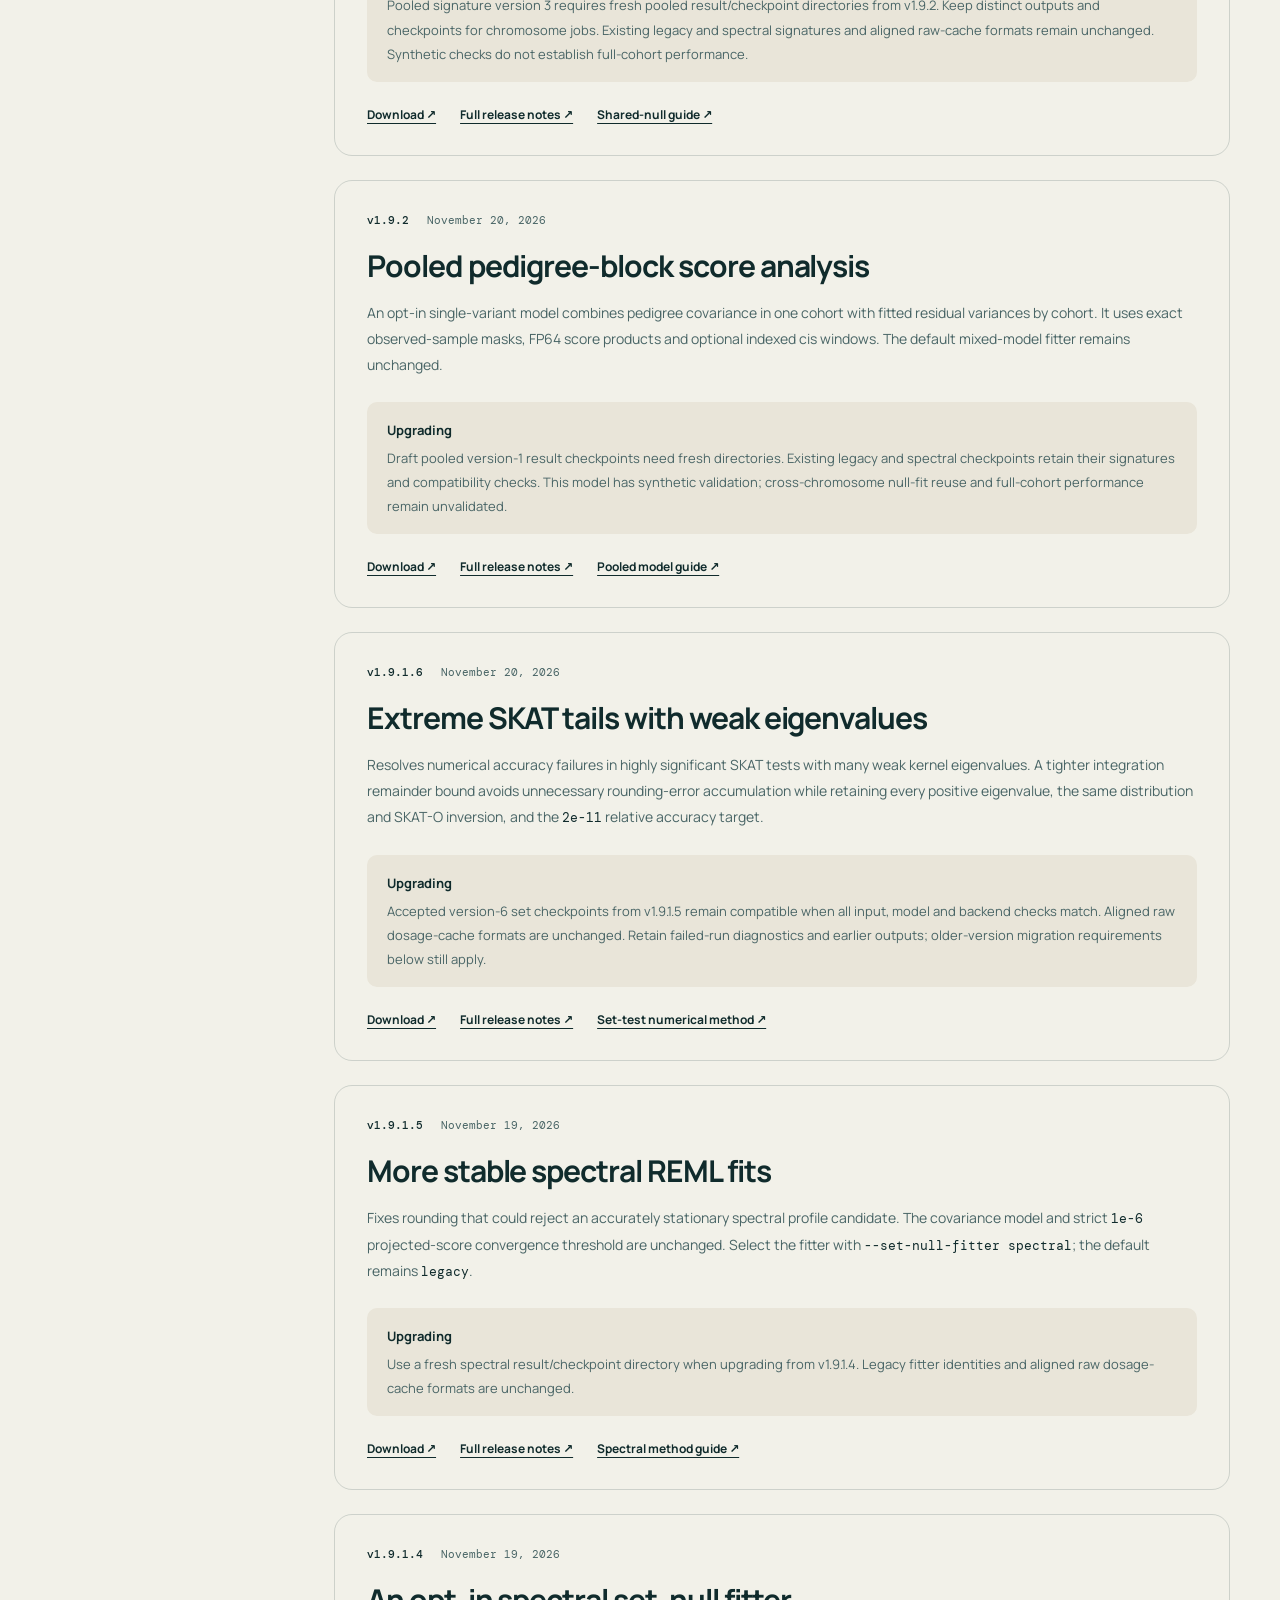
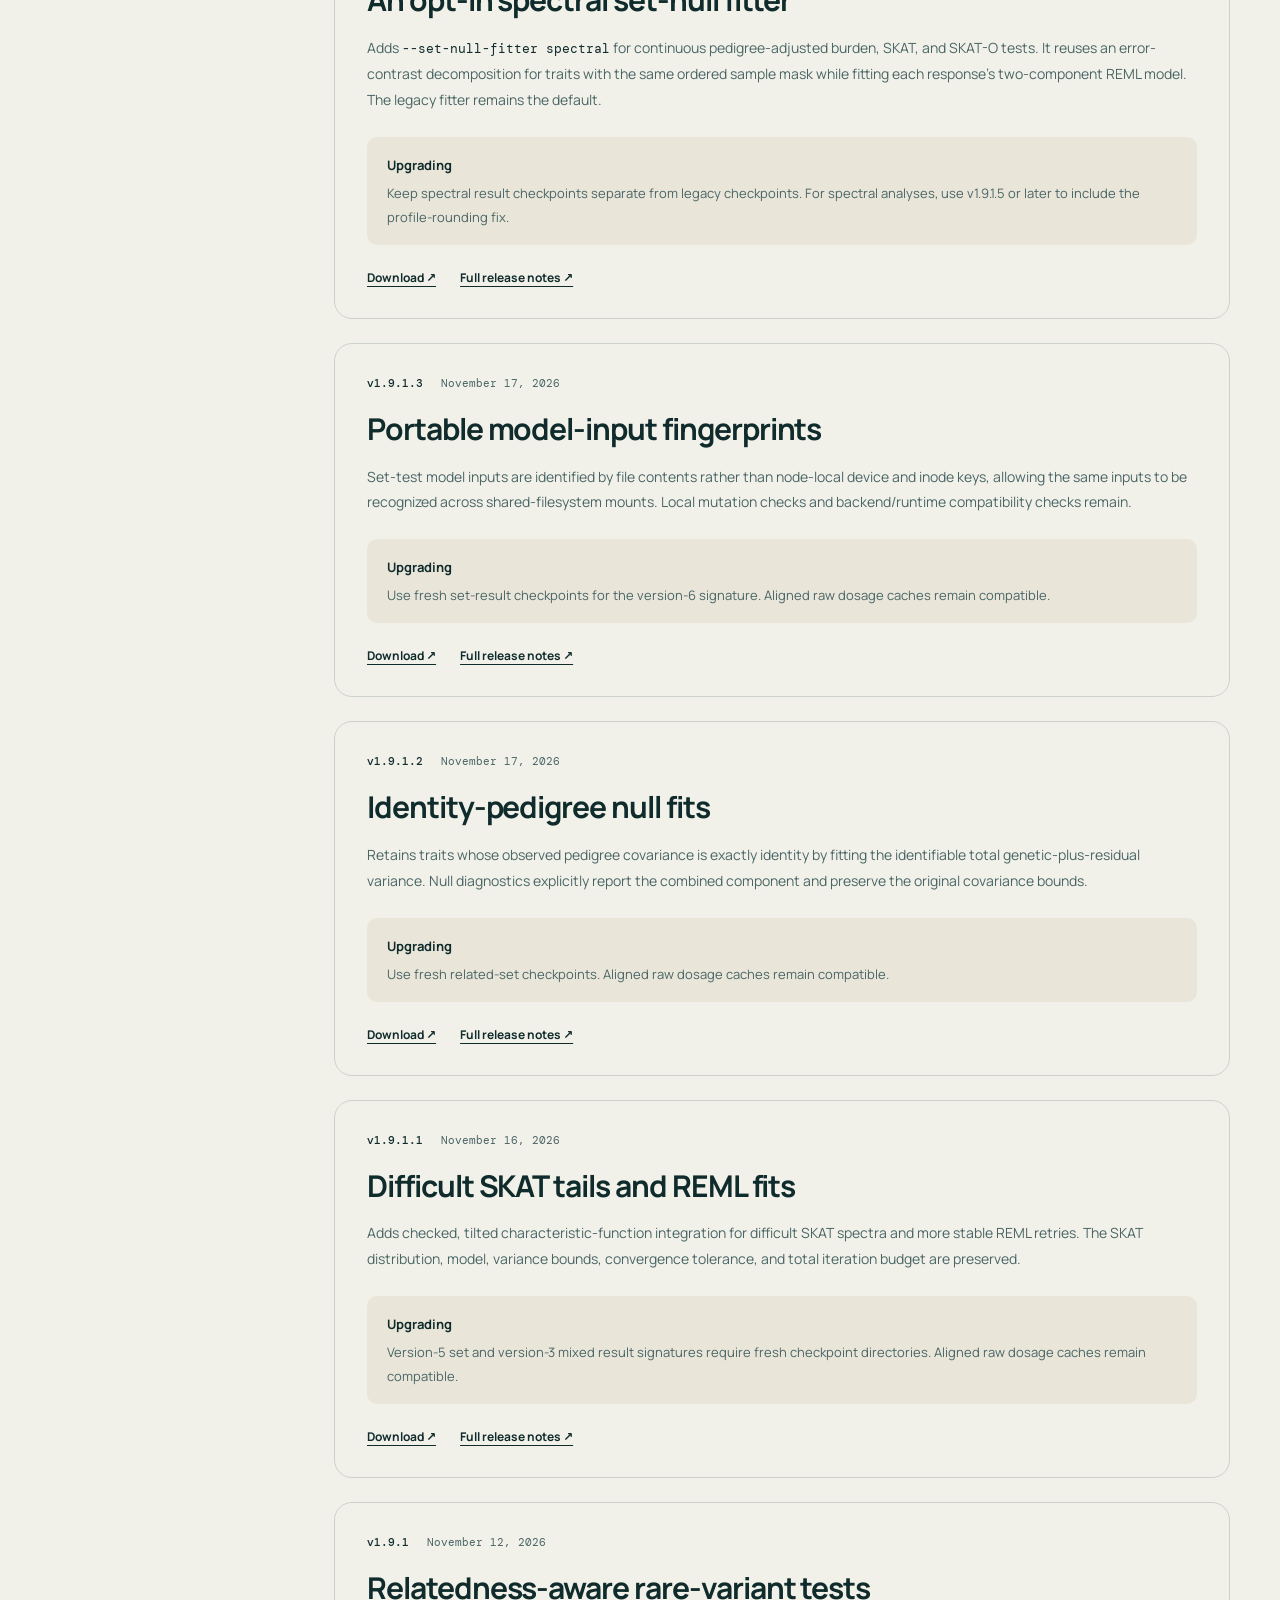
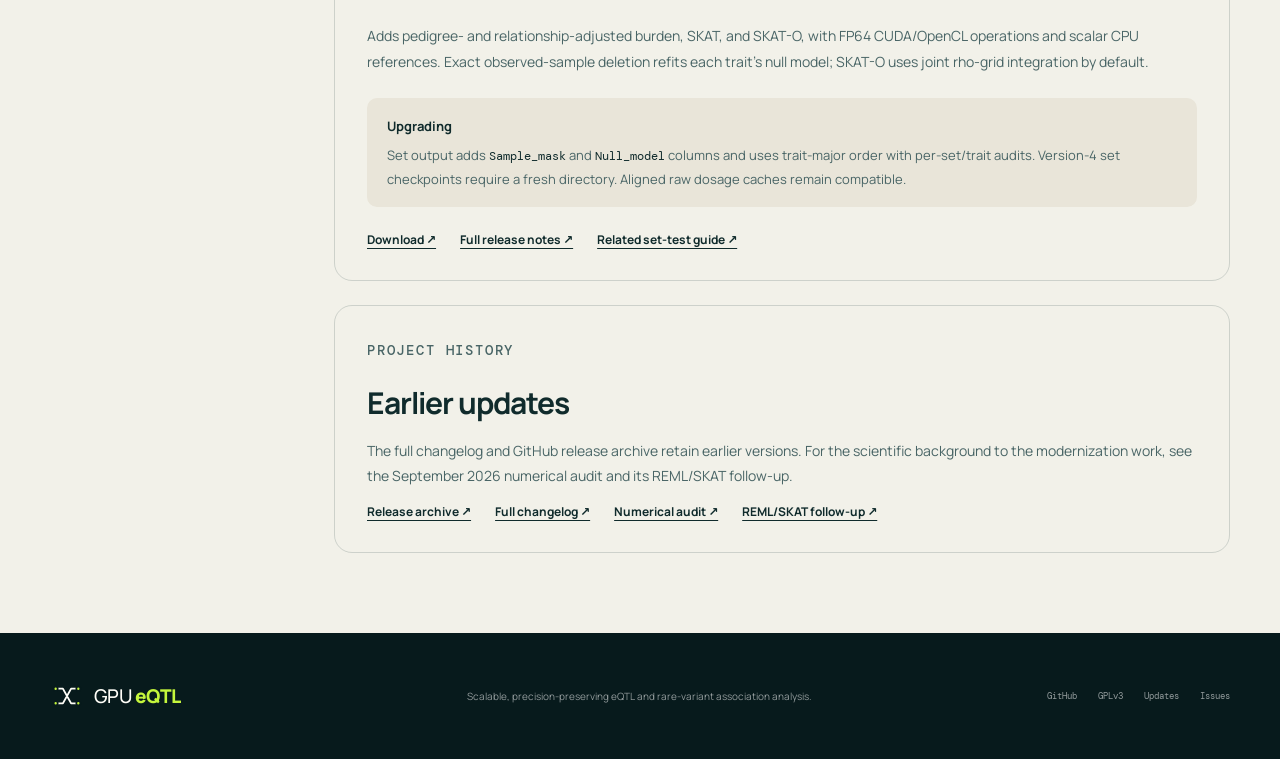
==== commit 97c9bfce: "Record verified v1.9.2.7 publication" ====
--- a/docs/updates.html
+++ b/docs/updates.html
@@ -103,7 +103,7 @@
         <article class="release-entry release-latest" id="v1-9-2-7" aria-labelledby="v1-9-2-7-title">
           <div class="release-meta"><span>v1.9.2.7</span><time datetime="2026-11-23">November 23, 2026</time><span class="release-badge">Latest release</span></div>
           <h2 id="v1-9-2-7-title">Optional batching for pedigree scores</h2>
-          <p>Genome-wide pedigree scans can share predictor rotation and wider FP64 products across traits with the same exact sample mask. Choose <code>--mixed-trait-batch-size 2..256</code>; the default stays 1. Complete predictors with <code>--predictor-missing error</code> are required.</p>
+          <p>Genome-wide pedigree scans can share predictor rotation and wider FP64 products across traits with the same exact sample mask. For example, choose <code>--mixed-trait-batch-size 32</code> (range 2–256); the default stays 1. Complete predictors with <code>--predictor-missing error</code> are required.</p>
           <p class="upgrade-note"><strong>Enabling or resizing batches</strong> Use fresh result/checkpoint paths. Compatible immutable nulls remain reusable. Budget an extra FP64 predictor cache per mask; no full-cohort speedup is promised.</p>
           <div class="release-links">
             <a href="https://github.com/robbyjo/GPU_eQTL/releases/tag/v1.9.2.7">Download ↗<span class="sr-only"> v1.9.2.7</span></a>
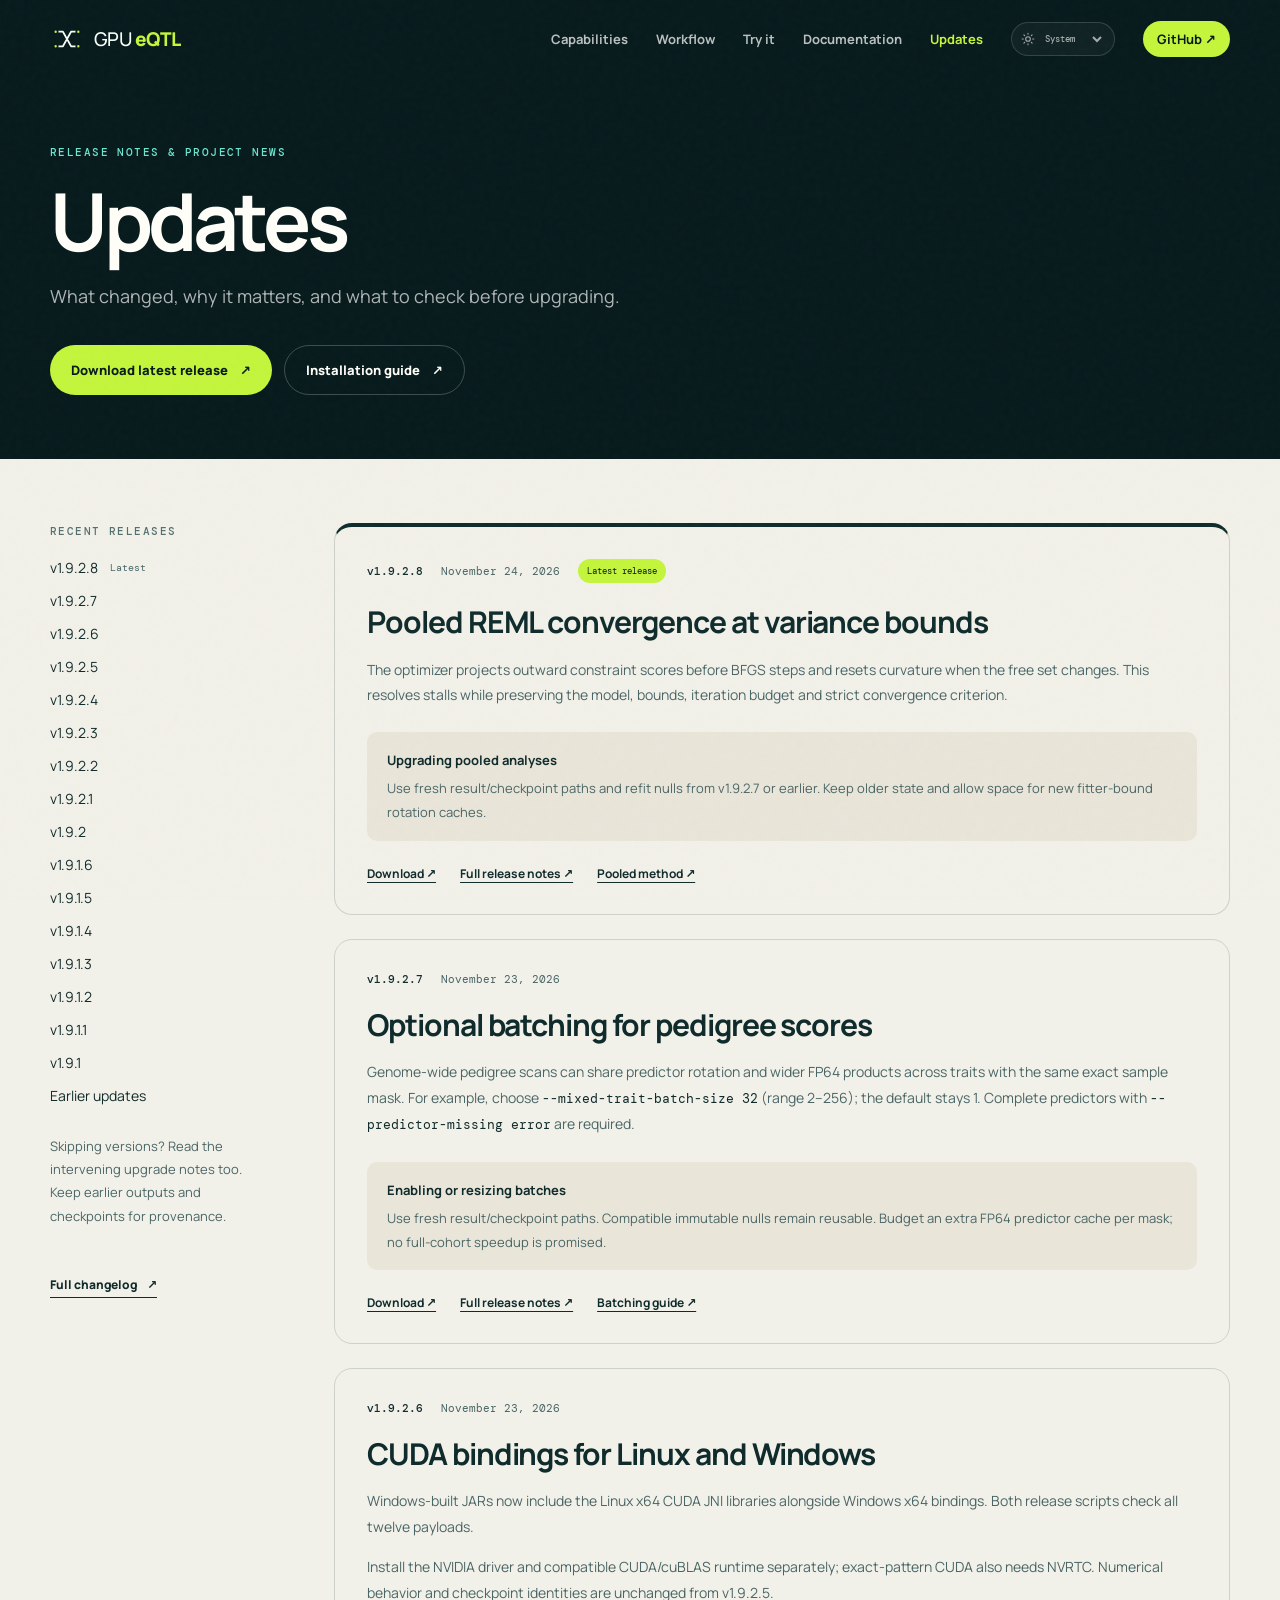
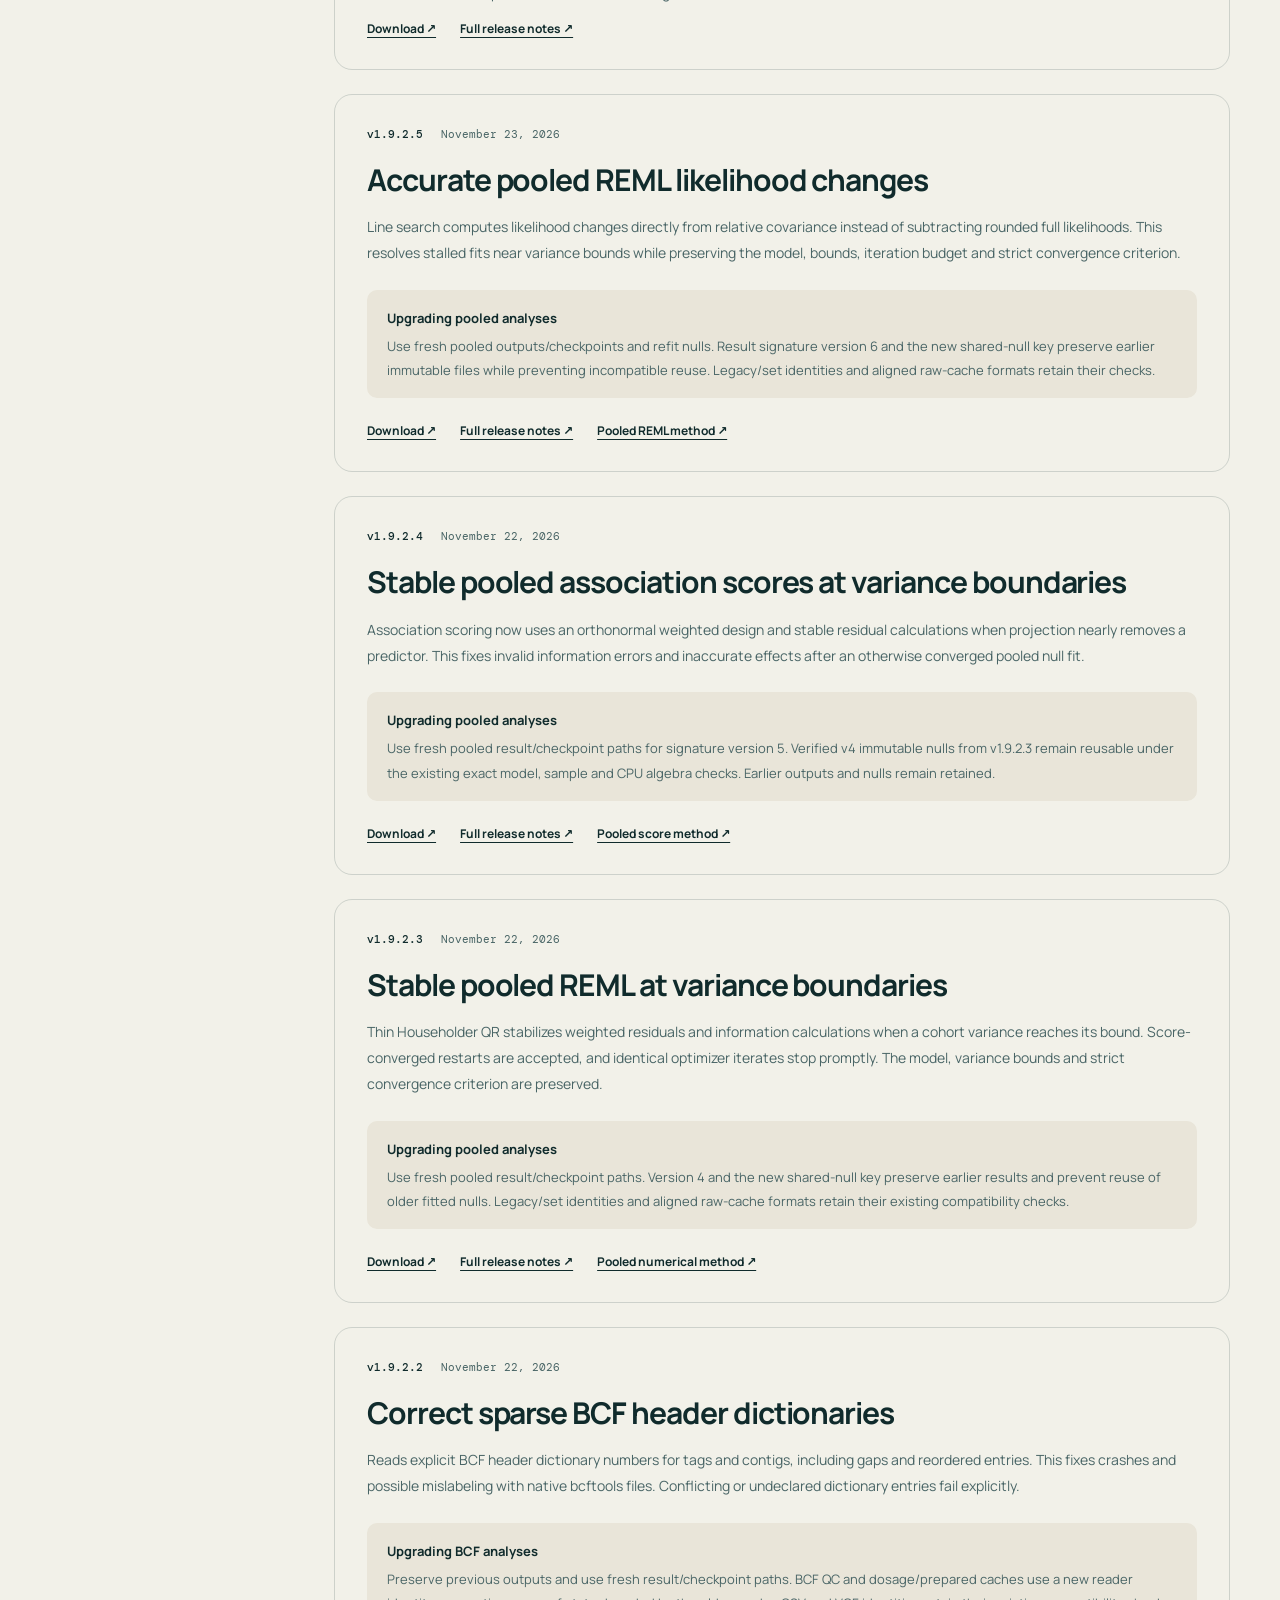
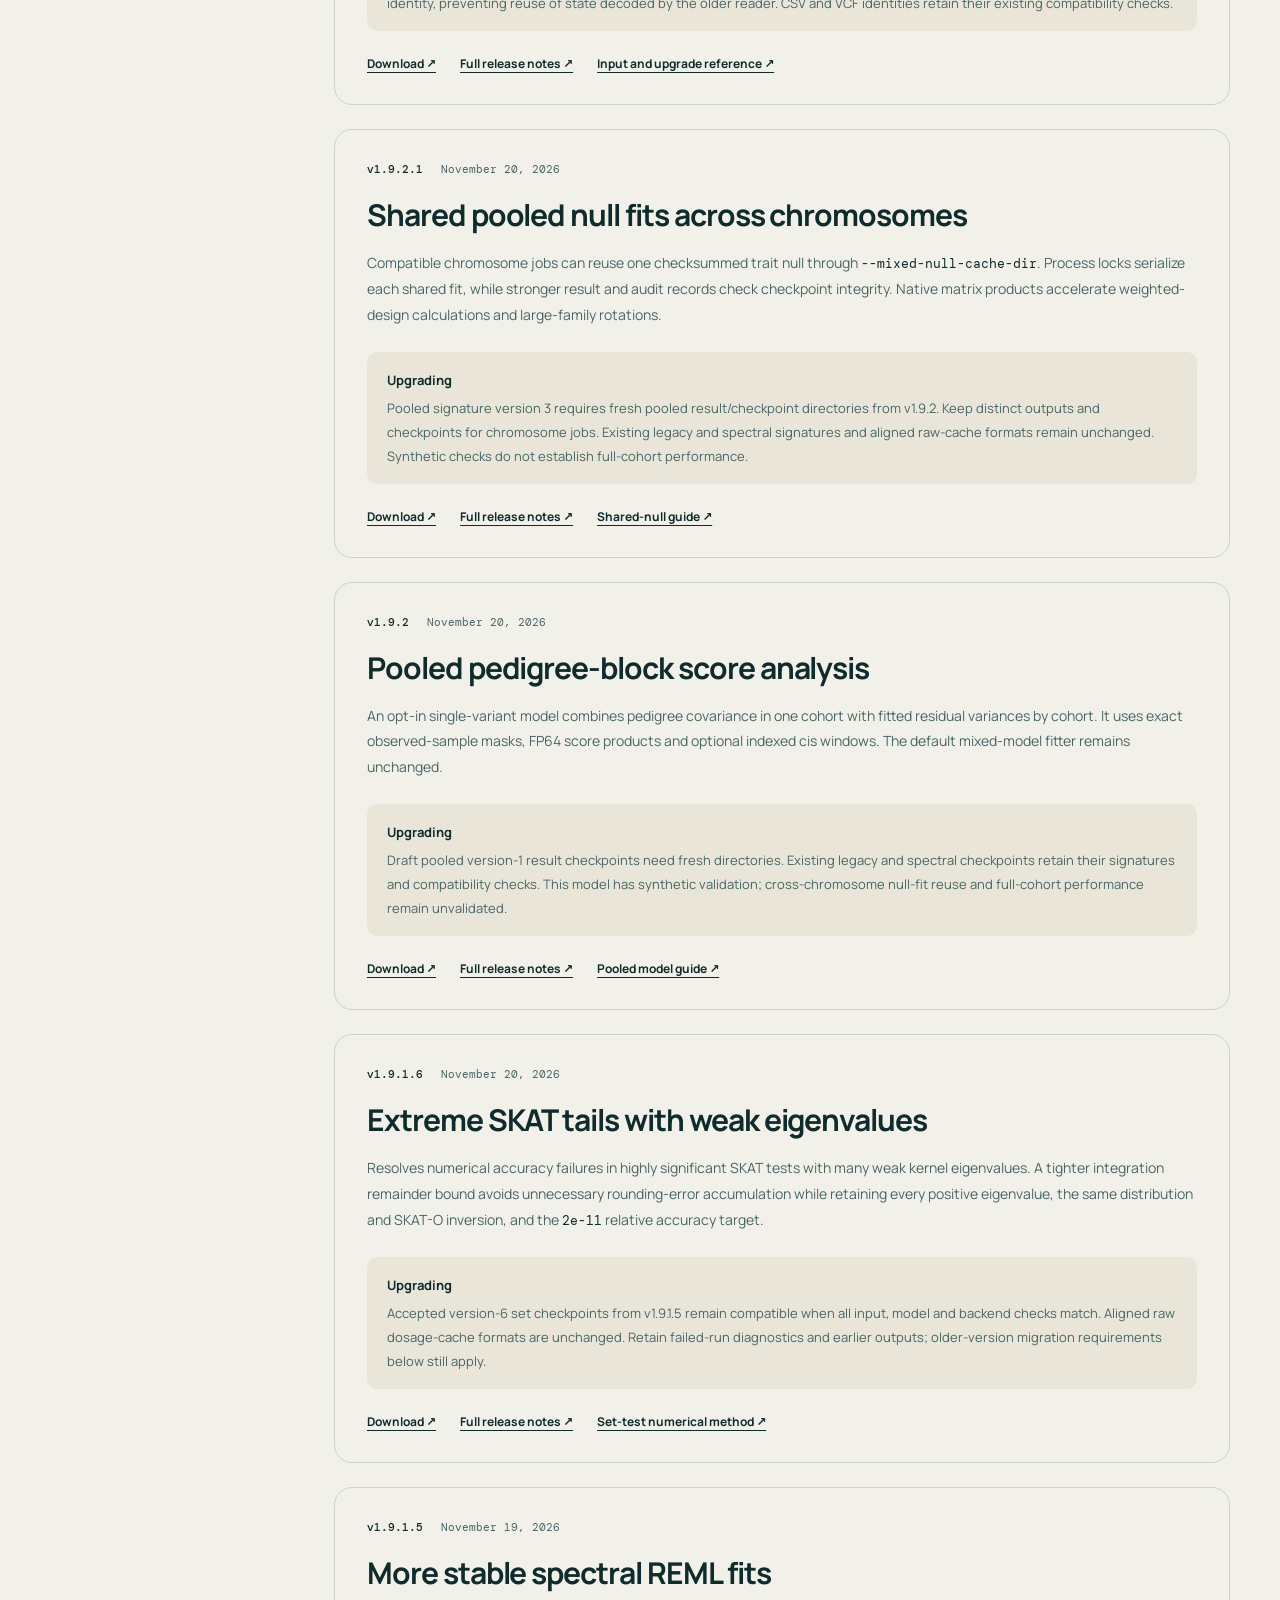
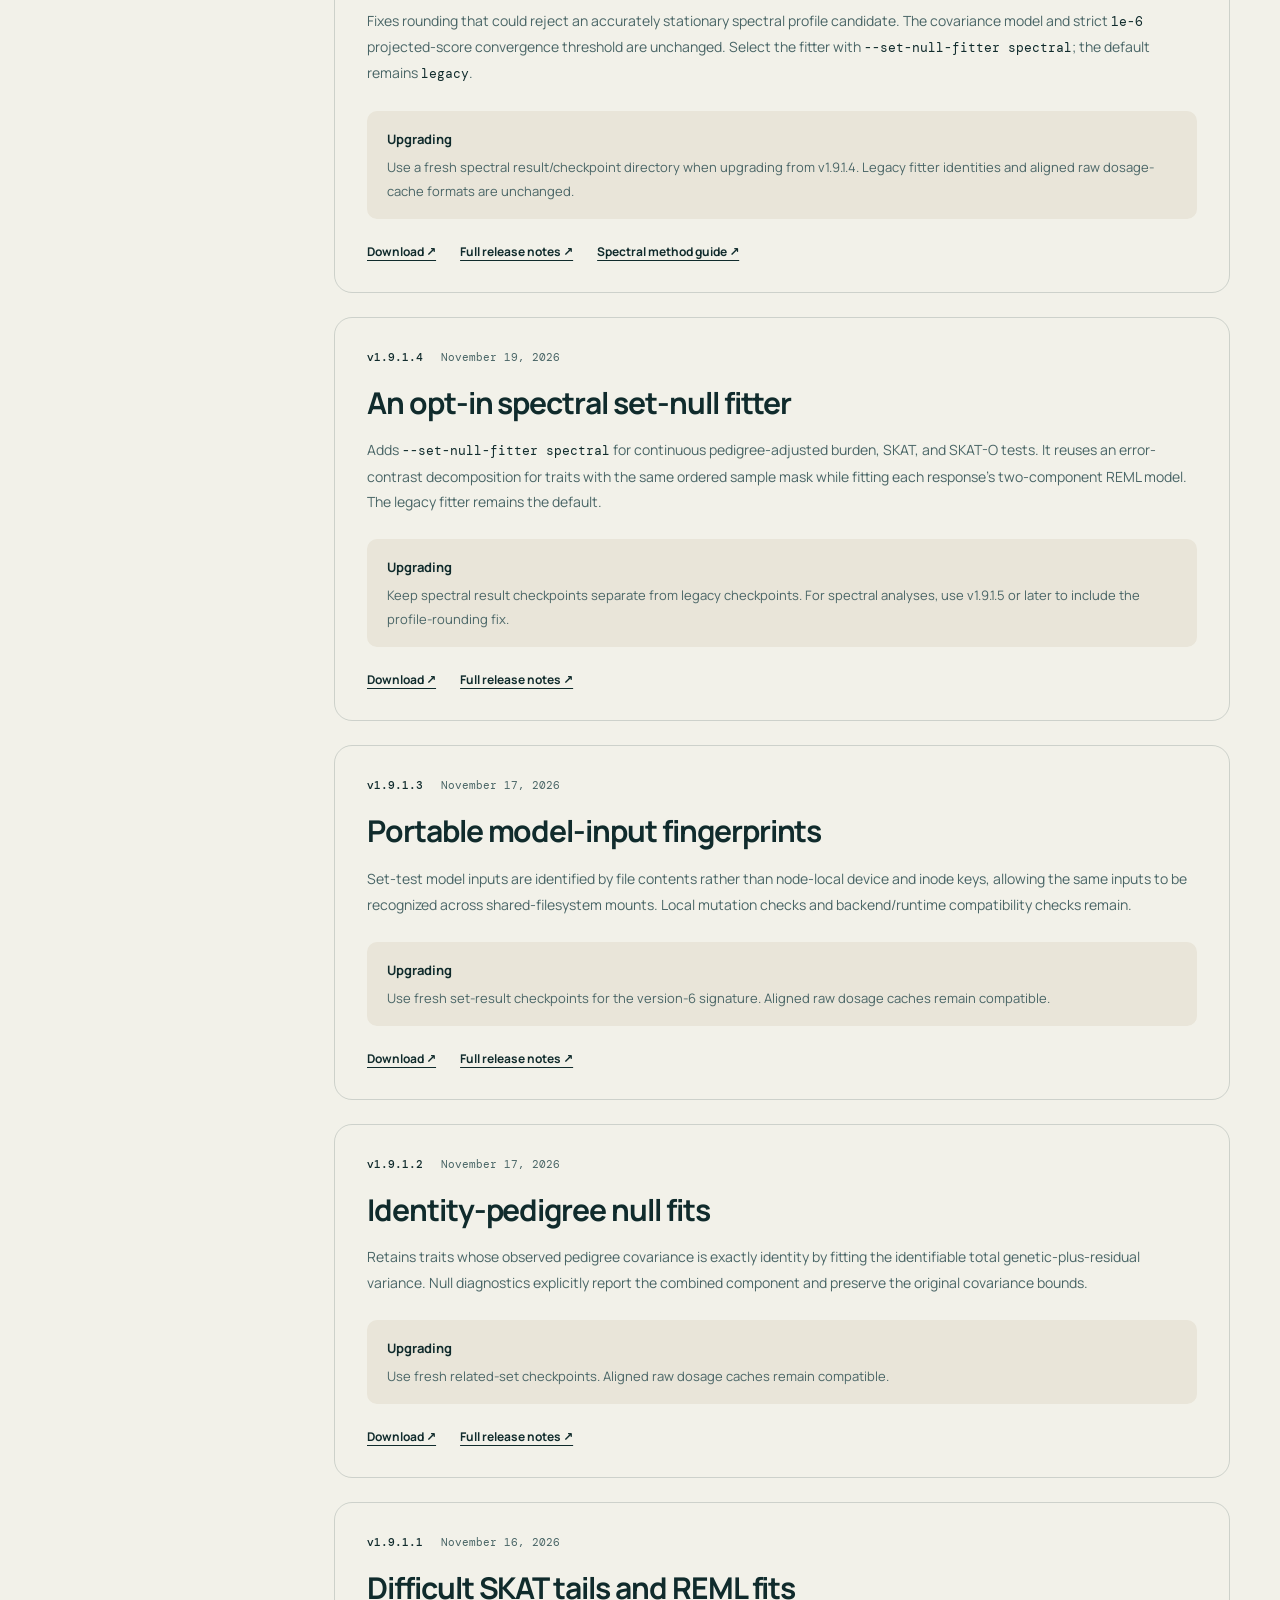
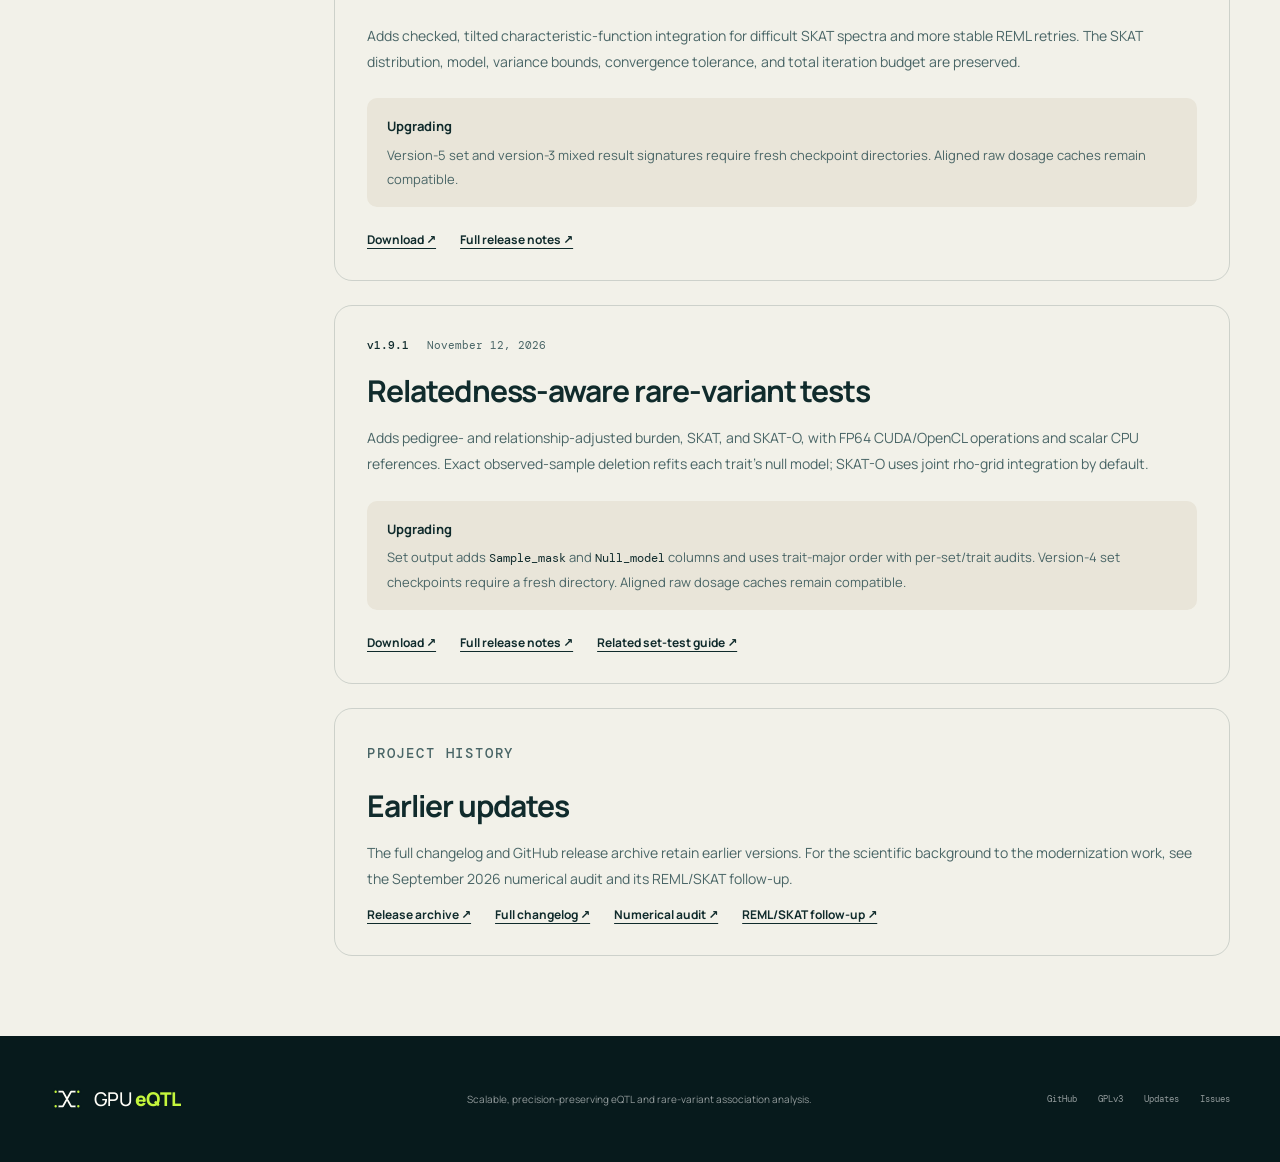
==== commit 2ed6ca53: "Prepare GPU eQTL v1.9.2.8 release" ====
--- a/docs/updates.html
+++ b/docs/updates.html
@@ -78,7 +78,8 @@
       <aside class="updates-index" aria-label="Update navigation">
         <p class="eyebrow">Recent releases</p>
         <nav aria-label="Release versions">
-          <a href="#v1-9-2-7">v1.9.2.7 <span>Latest</span></a>
+          <a href="#v1-9-2-8">v1.9.2.8 <span>Latest</span></a>
+          <a href="#v1-9-2-7">v1.9.2.7</a>
           <a href="#v1-9-2-6">v1.9.2.6</a>
           <a href="#v1-9-2-5">v1.9.2.5</a>
           <a href="#v1-9-2-4">v1.9.2.4</a>
@@ -100,8 +101,20 @@
       </aside>
 
       <div class="updates-feed">
-        <article class="release-entry release-latest" id="v1-9-2-7" aria-labelledby="v1-9-2-7-title">
-          <div class="release-meta"><span>v1.9.2.7</span><time datetime="2026-11-23">November 23, 2026</time><span class="release-badge">Latest release</span></div>
+        <article class="release-entry release-latest" id="v1-9-2-8" aria-labelledby="v1-9-2-8-title">
+          <div class="release-meta"><span>v1.9.2.8</span><time datetime="2026-11-24">November 24, 2026</time><span class="release-badge">Latest release</span></div>
+          <h2 id="v1-9-2-8-title">Pooled REML convergence at variance bounds</h2>
+          <p>The optimizer projects outward constraint scores before BFGS steps and resets curvature when the free set changes. This resolves stalls while preserving the model, bounds, iteration budget and strict convergence criterion.</p>
+          <p class="upgrade-note"><strong>Upgrading pooled analyses</strong> Use fresh result/checkpoint paths and refit nulls from v1.9.2.7 or earlier. Keep older state and allow space for new fitter-bound rotation caches.</p>
+          <div class="release-links">
+            <a href="https://github.com/robbyjo/GPU_eQTL/releases/tag/v1.9.2.8">Download ↗<span class="sr-only"> v1.9.2.8</span></a>
+            <a href="https://github.com/robbyjo/GPU_eQTL/blob/master/docs/RELEASE_NOTES_1.9.2.8.md">Full release notes ↗<span class="sr-only"> v1.9.2.8</span></a>
+            <a href="https://github.com/robbyjo/GPU_eQTL/blob/master/docs/POOLED_PEDIGREE_SCORE.md">Pooled method ↗</a>
+          </div>
+        </article>
+
+        <article class="release-entry" id="v1-9-2-7" aria-labelledby="v1-9-2-7-title">
+          <div class="release-meta"><span>v1.9.2.7</span><time datetime="2026-11-23">November 23, 2026</time></div>
           <h2 id="v1-9-2-7-title">Optional batching for pedigree scores</h2>
           <p>Genome-wide pedigree scans can share predictor rotation and wider FP64 products across traits with the same exact sample mask. For example, choose <code>--mixed-trait-batch-size 32</code> (range 2–256); the default stays 1. Complete predictors with <code>--predictor-missing error</code> are required.</p>
           <p class="upgrade-note"><strong>Enabling or resizing batches</strong> Use fresh result/checkpoint paths. Compatible immutable nulls remain reusable. Budget an extra FP64 predictor cache per mask; no full-cohort speedup is promised.</p>
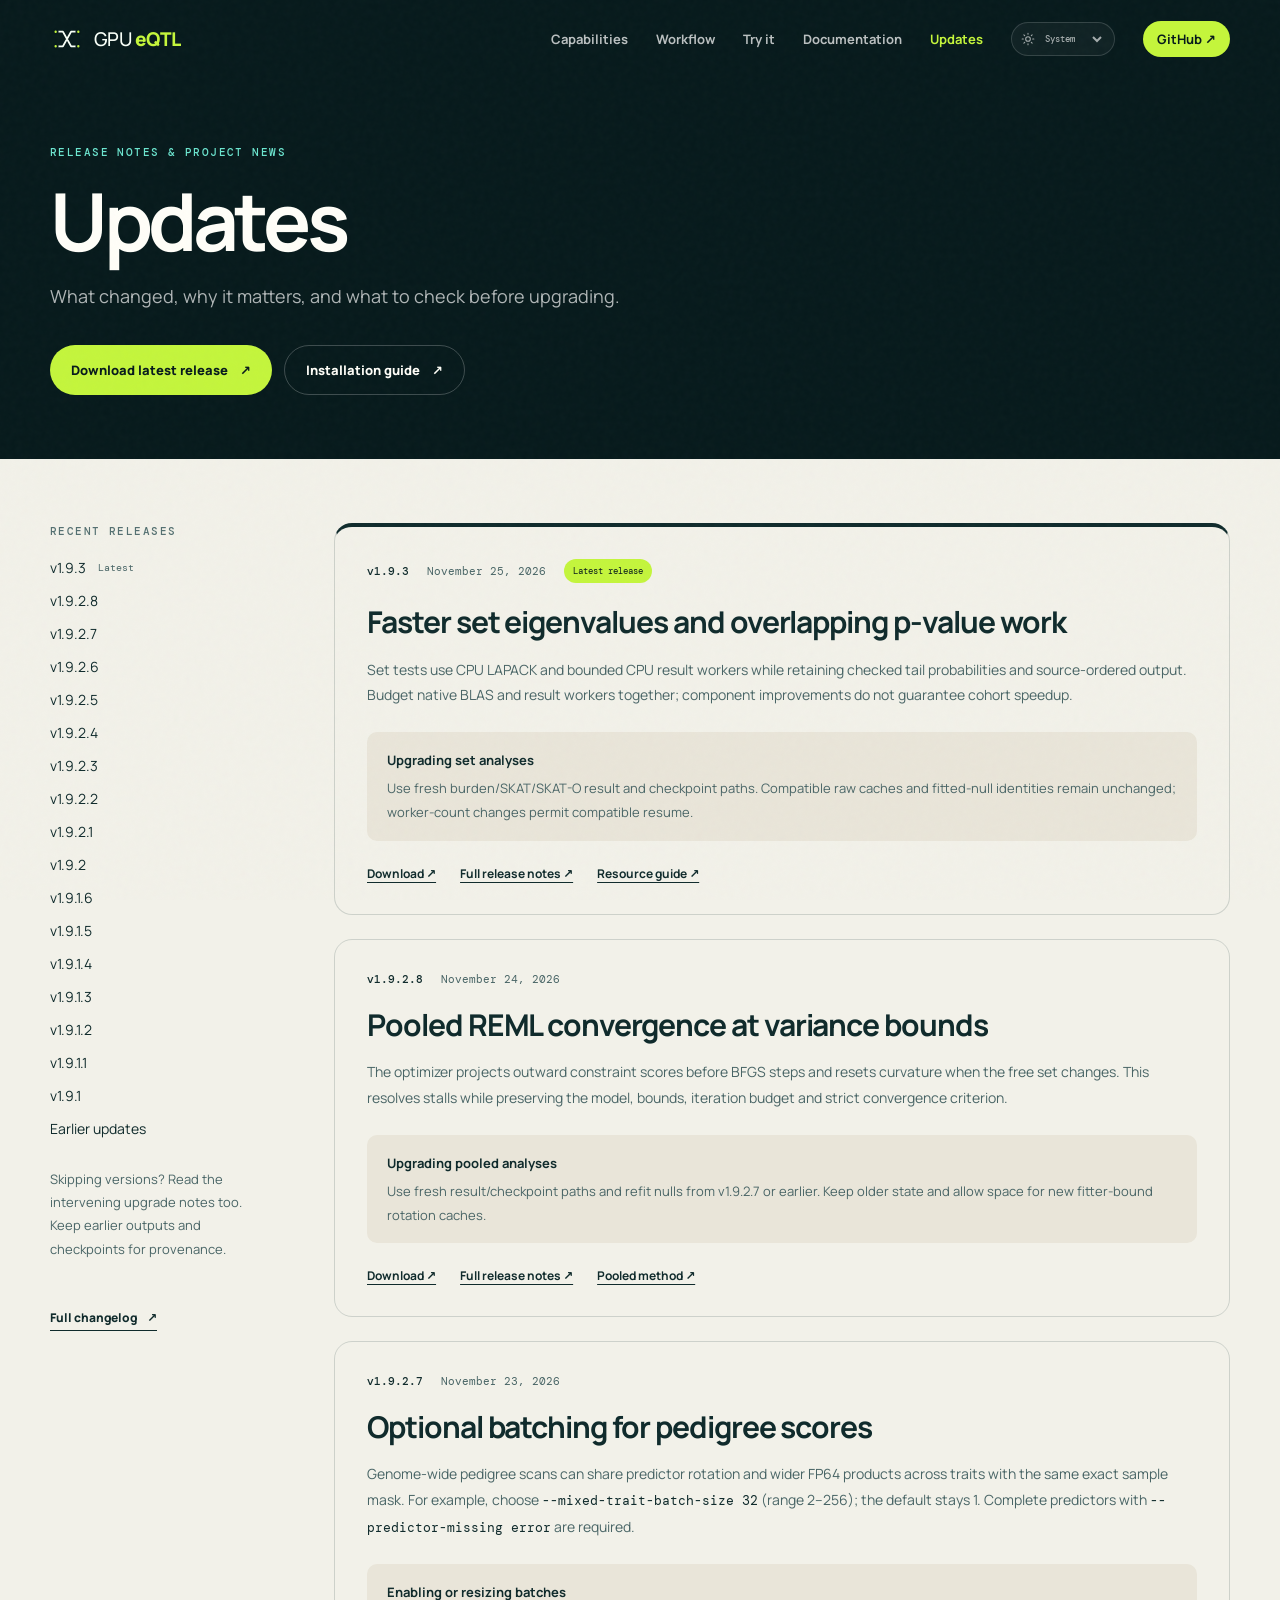
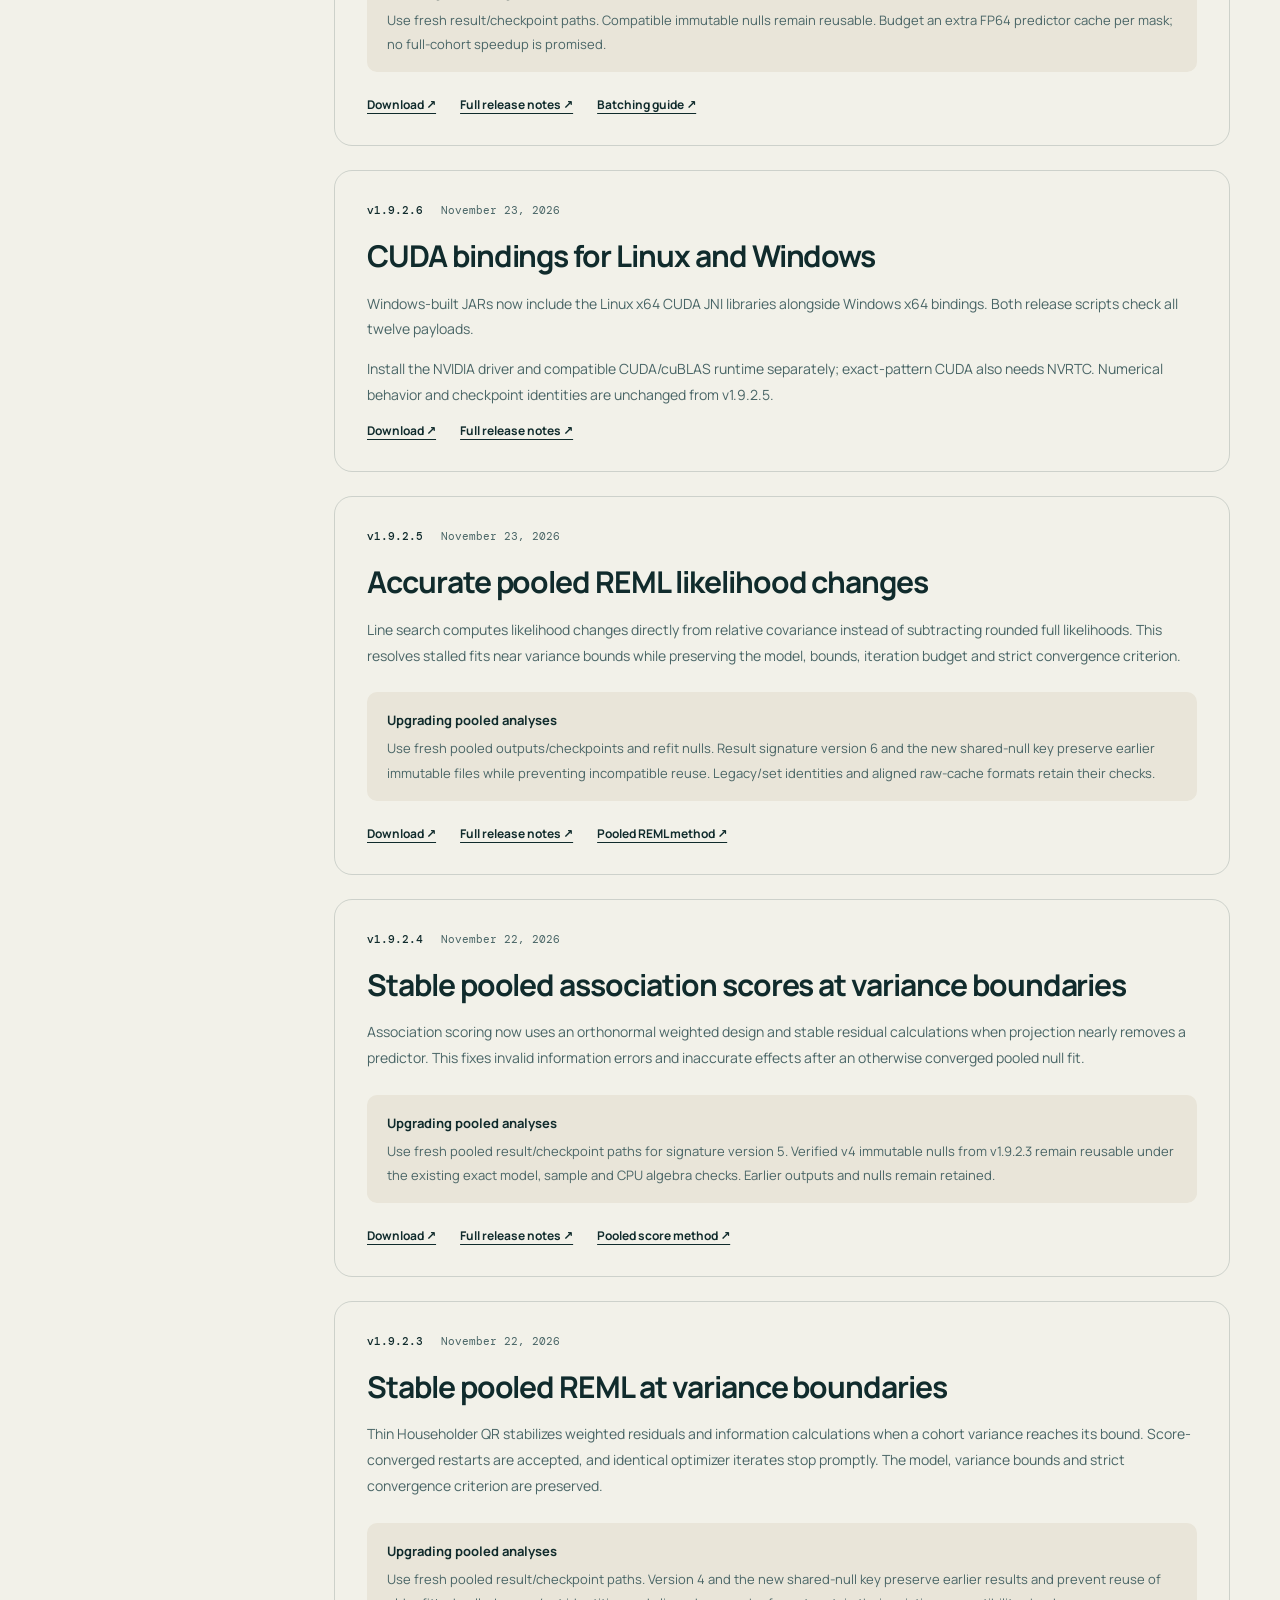
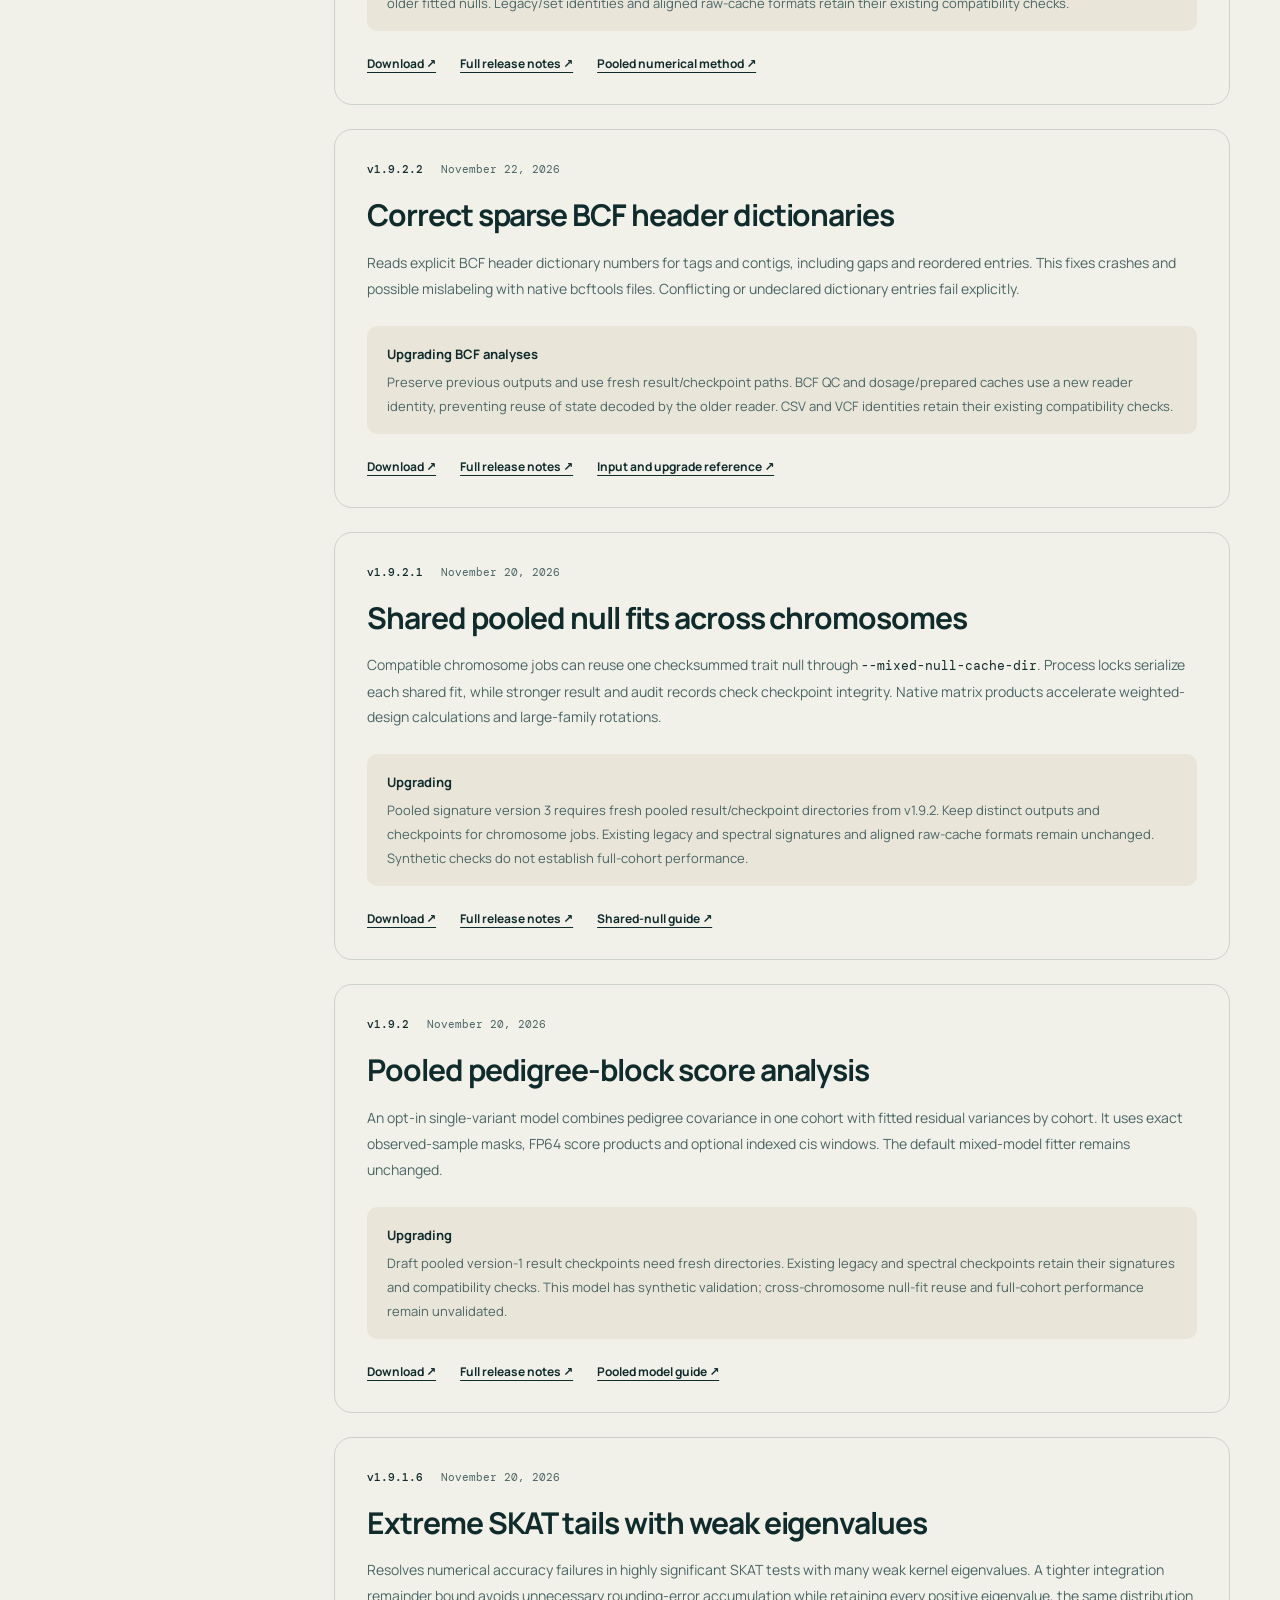
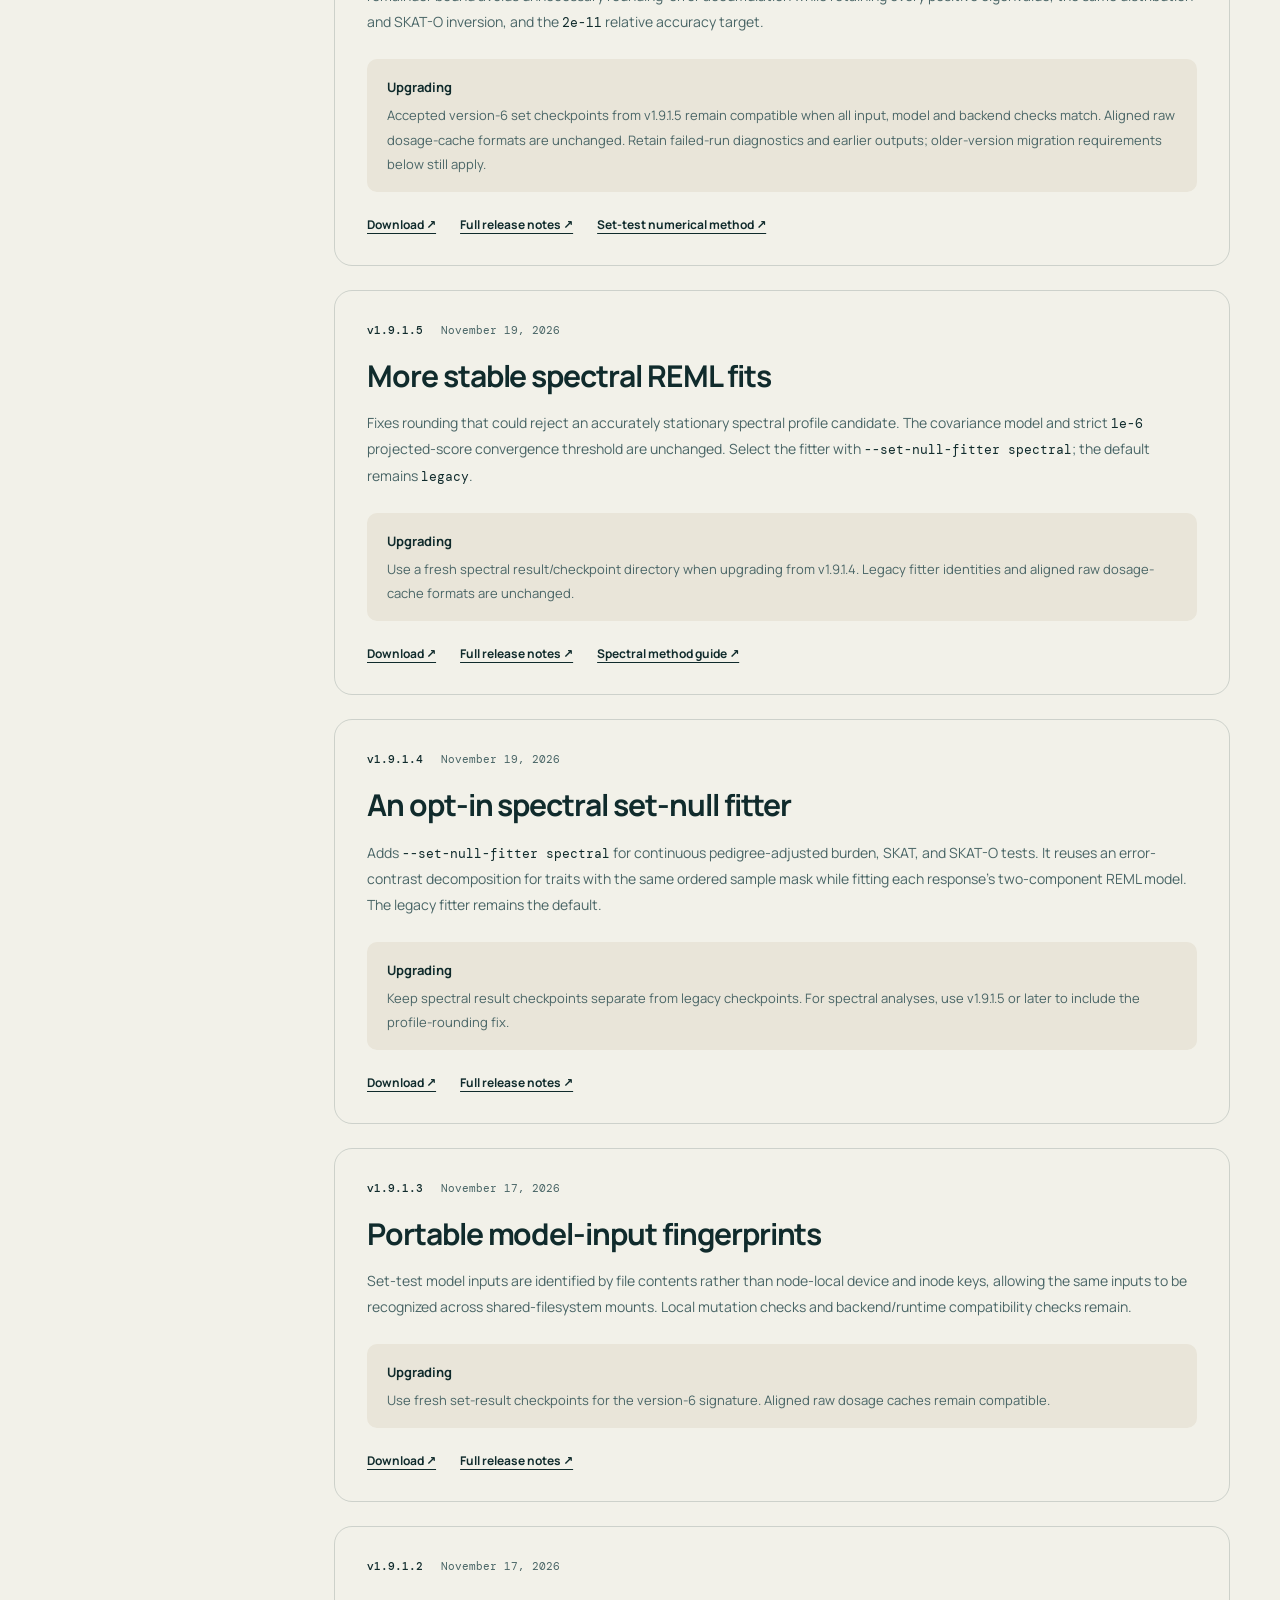
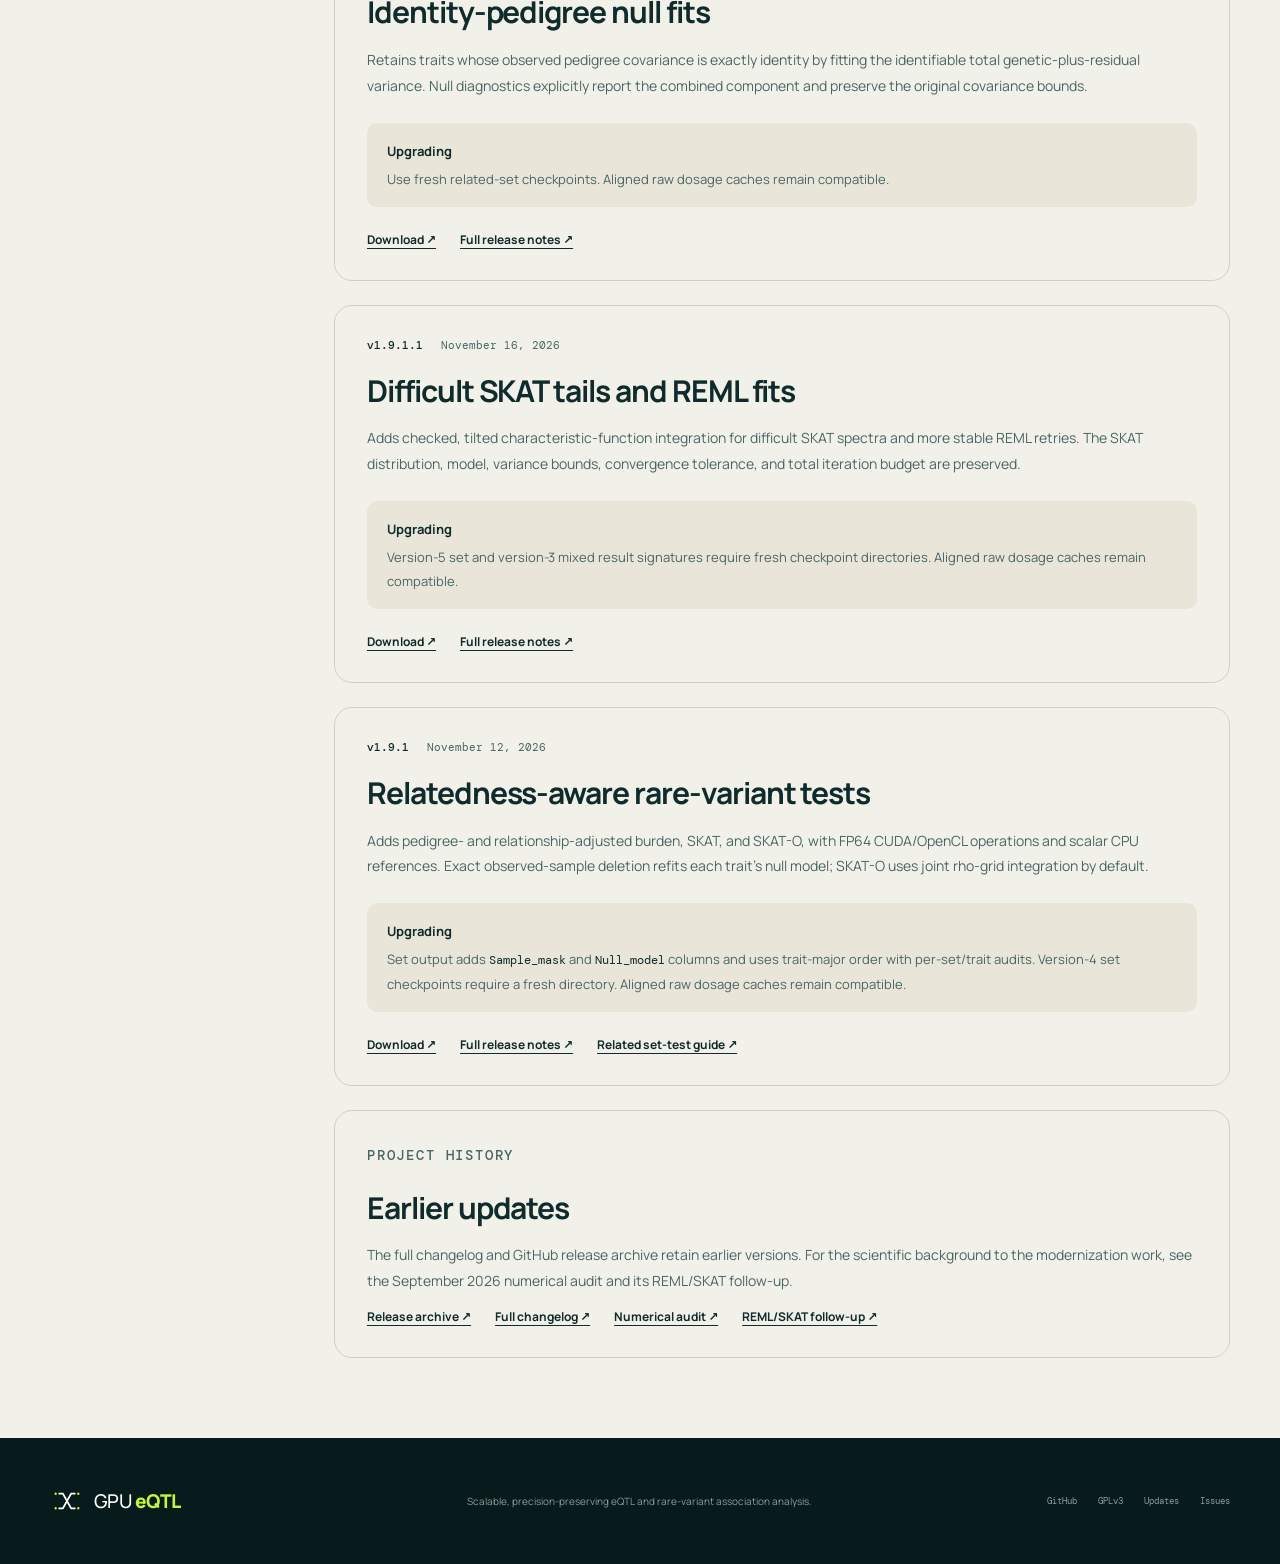
==== commit 53bbe042: "Prepare GPU eQTL v1.9.3 release" ====
--- a/docs/updates.html
+++ b/docs/updates.html
@@ -78,7 +78,8 @@
       <aside class="updates-index" aria-label="Update navigation">
         <p class="eyebrow">Recent releases</p>
         <nav aria-label="Release versions">
-          <a href="#v1-9-2-8">v1.9.2.8 <span>Latest</span></a>
+          <a href="#v1-9-3">v1.9.3 <span>Latest</span></a>
+          <a href="#v1-9-2-8">v1.9.2.8</a>
           <a href="#v1-9-2-7">v1.9.2.7</a>
           <a href="#v1-9-2-6">v1.9.2.6</a>
           <a href="#v1-9-2-5">v1.9.2.5</a>
@@ -101,8 +102,20 @@
       </aside>
 
       <div class="updates-feed">
-        <article class="release-entry release-latest" id="v1-9-2-8" aria-labelledby="v1-9-2-8-title">
-          <div class="release-meta"><span>v1.9.2.8</span><time datetime="2026-11-24">November 24, 2026</time><span class="release-badge">Latest release</span></div>
+        <article class="release-entry release-latest" id="v1-9-3" aria-labelledby="v1-9-3-title">
+          <div class="release-meta"><span>v1.9.3</span><time datetime="2026-11-25">November 25, 2026</time><span class="release-badge">Latest release</span></div>
+          <h2 id="v1-9-3-title">Faster set eigenvalues and overlapping p-value work</h2>
+          <p>Set tests use CPU LAPACK and bounded CPU result workers while retaining checked tail probabilities and source-ordered output. Budget native BLAS and result workers together; component improvements do not guarantee cohort speedup.</p>
+          <p class="upgrade-note"><strong>Upgrading set analyses</strong> Use fresh burden/SKAT/SKAT-O result and checkpoint paths. Compatible raw caches and fitted-null identities remain unchanged; worker-count changes permit compatible resume.</p>
+          <div class="release-links">
+            <a href="https://github.com/robbyjo/GPU_eQTL/releases/tag/v1.9.3">Download ↗<span class="sr-only"> v1.9.3</span></a>
+            <a href="https://github.com/robbyjo/GPU_eQTL/blob/master/docs/RELEASE_NOTES_1.9.3.md">Full release notes ↗<span class="sr-only"> v1.9.3</span></a>
+            <a href="https://github.com/robbyjo/GPU_eQTL/blob/master/docs/SET_TEST_PERFORMANCE.md">Resource guide ↗</a>
+          </div>
+        </article>
+
+        <article class="release-entry" id="v1-9-2-8" aria-labelledby="v1-9-2-8-title">
+          <div class="release-meta"><span>v1.9.2.8</span><time datetime="2026-11-24">November 24, 2026</time></div>
           <h2 id="v1-9-2-8-title">Pooled REML convergence at variance bounds</h2>
           <p>The optimizer projects outward constraint scores before BFGS steps and resets curvature when the free set changes. This resolves stalls while preserving the model, bounds, iteration budget and strict convergence criterion.</p>
           <p class="upgrade-note"><strong>Upgrading pooled analyses</strong> Use fresh result/checkpoint paths and refit nulls from v1.9.2.7 or earlier. Keep older state and allow space for new fitter-bound rotation caches.</p>
